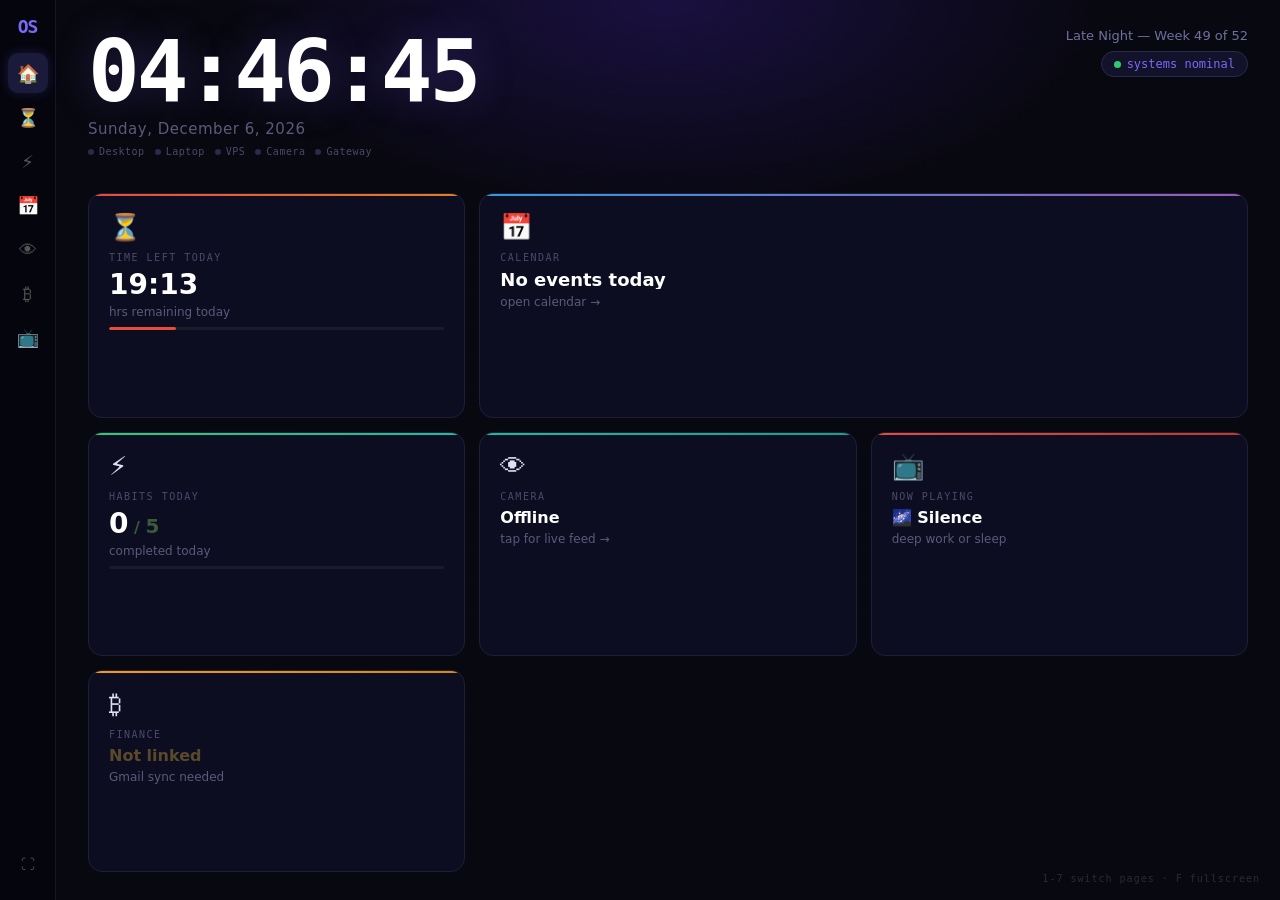
==== pi/templates/dashboard.html @ 9fb21ef0 "Revert the site shell merge (151a30e) for now: with the theme stored as Light the shell paints dark " ====
<!DOCTYPE html>
<html lang="en">
<head>
<meta charset="UTF-8">
<meta name="viewport" content="width=device-width, initial-scale=1.0">
<title>Life OS</title>
<style>
/* ─── RESET ──────────────────────────────────────────────────────────────── */
*, *::before, *::after { margin: 0; padding: 0; box-sizing: border-box; }
html, body { height: 100%; overflow: hidden; }
button { cursor: pointer; font: inherit; border: none; background: none; }
a { color: inherit; text-decoration: none; }
::-webkit-scrollbar { width: 4px; }
::-webkit-scrollbar-thumb { background: #333; border-radius: 2px; }

/* ─── FONTS ──────────────────────────────────────────────────────────────── */
@import url('https://fonts.googleapis.com/css2?family=Space+Grotesk:wght@300;400;500;600;700&family=Space+Mono:ital,wght@0,400;0,700;1,400&family=Playfair+Display:ital,wght@0,400;0,700;1,400&display=swap');

/* ─── NAV ────────────────────────────────────────────────────────────────── */
body { display: flex; font-family: 'Space Grotesk', system-ui, sans-serif; background: #080810; color: #e0e0f0; }

.nav {
    width: 56px; height: 100vh; background: #05050e;
    display: flex; flex-direction: column; align-items: center;
    padding: 16px 0; gap: 4px; flex-shrink: 0;
    border-right: 1px solid #15152a; z-index: 100;
}
.nav-logo {
    font-size: 18px; font-weight: 700; color: #7c6af7;
    margin-bottom: 12px; letter-spacing: -1px;
    font-family: 'Space Mono', monospace;
}
.nav-item {
    width: 40px; height: 40px; border-radius: 10px;
    display: flex; align-items: center; justify-content: center;
    font-size: 18px; transition: all .2s; position: relative;
    color: #555; flex-shrink: 0;
}
.nav-item:hover { background: #12122a; color: #e0e0f0; transform: scale(1.1); }
.nav-item.active { background: #1a1a3a; color: #7c6af7; box-shadow: 0 0 12px #7c6af730; }
.nav-item .tip {
    position: absolute; left: calc(100% + 12px);
    background: #1a1a3a; color: #e0e0f0;
    padding: 4px 10px; border-radius: 6px; font-size: 12px;
    white-space: nowrap; opacity: 0; pointer-events: none;
    transition: opacity .15s; border: 1px solid #2a2a4a;
}
.nav-item:hover .tip { opacity: 1; }
.nav-spacer { flex: 1; }

/* ─── PAGES ──────────────────────────────────────────────────────────────── */
.pages { flex: 1; position: relative; overflow: hidden; }
.page {
    position: absolute; inset: 0;
    display: none; opacity: 0;
    transition: opacity .3s;
    overflow: hidden;
}
.page.active { display: flex; flex-direction: column; opacity: 1; }

/* ══════════════════════════════════════════════════════════════════════════ */
/* PAGE 1 — HOME (Command Center)                                            */
/* ══════════════════════════════════════════════════════════════════════════ */
#page-home {
    background: #080810;
    background-image:
        radial-gradient(ellipse 60% 40% at 50% 0%, #1a1040 0%, transparent 60%),
        linear-gradient(#15152805 1px, transparent 1px),
        linear-gradient(90deg, #15152805 1px, transparent 1px);
    background-size: 100% 100%, 32px 32px, 32px 32px;
}
.home-header {
    padding: 28px 32px 0;
    display: flex; align-items: flex-start; justify-content: space-between;
    flex-shrink: 0;
}
.home-clock-block {}
.home-time {
    font-family: 'Space Mono', monospace;
    font-size: clamp(52px, 7vw, 86px);
    font-weight: 700; letter-spacing: -3px;
    color: #fff;
    line-height: 1;
    text-shadow: 0 0 40px #7c6af740;
}
.home-date { font-size: 15px; color: #5a5a7a; margin-top: 6px; letter-spacing: .5px; }
.home-header-right { text-align: right; }
.home-greeting { font-size: 13px; color: #7070a0; }
.home-status-pill {
    display: inline-flex; align-items: center; gap: 6px;
    padding: 5px 12px; border-radius: 20px;
    background: #12122a; border: 1px solid #2a2a4a;
    font-size: 12px; color: #7c6af7; margin-top: 8px;
    font-family: 'Space Mono', monospace;
}
.pulse { width: 7px; height: 7px; border-radius: 50%; background: #2ecc71; animation: pulse 2s ease-in-out infinite; }
@keyframes pulse { 0%,100%{box-shadow:0 0 0 0 #2ecc7160} 50%{box-shadow:0 0 0 5px transparent} }

.home-cards {
    flex: 1; padding: 24px 32px 28px;
    display: grid;
    grid-template-columns: repeat(3, 1fr);
    grid-template-rows: auto auto;
    gap: 14px; overflow: hidden;
}
.hcard {
    background: #0d0d22;
    border: 1px solid #1e1e38;
    border-radius: 14px; padding: 18px 20px;
    position: relative; overflow: hidden;
    transition: border-color .2s, transform .2s;
    cursor: pointer;
}
.hcard:hover { border-color: #3a3a6a; transform: translateY(-2px); }
.hcard::before {
    content: ''; position: absolute; inset: 0; opacity: 0;
    transition: opacity .3s;
}
.hcard:hover::before { opacity: 1; }
.hcard-accent {
    position: absolute; top: 0; left: 0; right: 0; height: 2px;
    border-radius: 14px 14px 0 0;
}
.hcard-icon { font-size: 26px; margin-bottom: 10px; }
.hcard-label { font-size: 10px; color: #4a4a6a; text-transform: uppercase; letter-spacing: 1.5px; margin-bottom: 8px; font-family: 'Space Mono', monospace; }
.hcard-value { font-size: 28px; font-weight: 700; line-height: 1; color: #fff; font-variant-numeric: tabular-nums; }
.hcard-sub { font-size: 12px; color: #5a5a7a; margin-top: 6px; }
.hcard-wide { grid-column: span 2; }

/* accents per card */
.hcard-time  .hcard-accent { background: linear-gradient(90deg, #e74c3c, #e67e22); }
.hcard-cal   .hcard-accent { background: linear-gradient(90deg, #3498db, #9b59b6); }
.hcard-habit .hcard-accent { background: linear-gradient(90deg, #2ecc71, #1abc9c); }
.hcard-cam   .hcard-accent { background: linear-gradient(90deg, #1abc9c, #16a085); }
.hcard-tv    .hcard-accent { background: linear-gradient(90deg, #e74c3c, #c0392b); }
.hcard-fin   .hcard-accent { background: linear-gradient(90deg, #f39c12, #d68910); }

/* ══════════════════════════════════════════════════════════════════════════ */
/* PAGE 2 — TIME (Memento Mori)                                              */
/* ══════════════════════════════════════════════════════════════════════════ */
#page-time {
    background: #0a0800;
    background-image: radial-gradient(ellipse 80% 50% at 50% 100%, #2a1500 0%, transparent 60%);
    align-items: center; justify-content: center;
    font-family: 'Playfair Display', Georgia, serif;
}
.time-inner { text-align: center; width: 100%; max-width: 700px; padding: 32px; }
.time-big {
    font-size: clamp(72px, 12vw, 140px);
    font-weight: 700;
    color: #c8920a;
    letter-spacing: -4px;
    line-height: 1;
    font-family: 'Space Mono', monospace;
    text-shadow: 0 0 60px #c8920a60;
}
.time-date-serif { font-size: 20px; color: #6a5020; margin: 8px 0 32px; font-style: italic; letter-spacing: 2px; }
.time-divider { width: 100%; height: 1px; background: linear-gradient(90deg, transparent, #4a3010, transparent); margin: 24px 0; }
.time-counters { display: grid; grid-template-columns: repeat(2, 1fr); gap: 20px; margin-bottom: 24px; }
.tc-item { text-align: left; }
.tc-label { font-size: 10px; color: #4a3010; text-transform: uppercase; letter-spacing: 2px; margin-bottom: 8px; font-family: 'Space Mono', monospace; }
.tc-value { font-size: 36px; font-weight: 700; color: #c8920a; font-family: 'Space Mono', monospace; line-height: 1; font-variant-numeric: tabular-nums; }
.tc-sub { font-size: 12px; color: #4a3010; margin-top: 4px; }
.tc-bar-bg { height: 3px; background: #1a1000; border-radius: 2px; margin-top: 10px; overflow: hidden; }
.tc-bar-fg { height: 100%; background: linear-gradient(90deg, #c8920a, #e8b02a); border-radius: 2px; transition: width 1s; }
.memento { font-style: italic; font-size: 14px; color: #3a2500; letter-spacing: 3px; text-transform: uppercase; margin-top: 24px; }
.time-milestone { margin-top: 20px; padding: 16px 20px; border: 1px solid #2a1500; border-radius: 10px; background: #0f0900; }

/* ══════════════════════════════════════════════════════════════════════════ */
/* PAGE 3 — HABITS (Terminal RPG)                                            */
/* ══════════════════════════════════════════════════════════════════════════ */
#page-habits {
    background: #000d00;
    font-family: 'Space Mono', monospace;
    color: #00ff41;
    background-image: repeating-linear-gradient(0deg, transparent, transparent 2px, #00ff0404 2px, #00ff0404 4px);
}
.habits-header {
    padding: 24px 32px 16px; flex-shrink: 0;
    border-bottom: 1px solid #00ff1020;
}
.habits-title { font-size: 11px; letter-spacing: 3px; color: #005a10; margin-bottom: 6px; }
.habits-prompt { font-size: 22px; font-weight: 700; color: #00ff41; }
.habits-prompt::before { content: '> '; color: #00aa20; }
.habits-body { flex: 1; padding: 24px 32px; overflow-y: auto; display: flex; flex-direction: column; gap: 16px; }
.habit-entry {
    border: 1px solid #00ff1025;
    border-radius: 8px; padding: 16px 20px;
    background: #000800;
    transition: border-color .2s, background .2s;
    position: relative; overflow: hidden;
}
.habit-entry::before { content: ''; position: absolute; left: 0; top: 0; bottom: 0; width: 3px; background: #00ff41; opacity: .3; transition: opacity .2s; }
.habit-entry:hover { border-color: #00ff1060; background: #001200; }
.habit-entry:hover::before { opacity: 1; }
.habit-entry.done-today { border-color: #00ff4140; }
.habit-entry.done-today::before { background: #00ff41; opacity: 1; }
.he-top { display: flex; align-items: center; gap: 14px; }
.he-emoji { font-size: 22px; width: 32px; text-align: center; filter: saturate(0) brightness(1.5); }
.habit-entry.done-today .he-emoji { filter: none; }
.he-name { flex: 1; font-size: 16px; font-weight: 700; color: #00cc30; }
.habit-entry.done-today .he-name { color: #00ff41; }
.he-streak { font-size: 11px; color: #005a10; }
.habit-entry.done-today .he-streak { color: #00aa20; }
.he-btn {
    padding: 6px 16px; border-radius: 4px;
    border: 1px solid #00ff1040; color: #005a10;
    font-family: 'Space Mono', monospace; font-size: 12px;
    transition: all .15s; letter-spacing: 1px;
}
.he-btn:hover { border-color: #00ff41; color: #00ff41; background: #00ff0810; }
.he-btn.logged { border-color: #00ff4180; color: #00ff41; background: #00ff0820; }
.he-bar-wrap { margin-top: 10px; }
.he-meta { display: flex; justify-content: space-between; font-size: 10px; color: #005a10; margin-bottom: 5px; }
.he-bar-bg { height: 4px; background: #001500; border-radius: 2px; }
.he-bar-fg { height: 100%; background: linear-gradient(90deg, #00aa20, #00ff41); border-radius: 2px; }
.habits-footer { padding: 12px 32px 20px; border-top: 1px solid #00ff1020; font-size: 11px; color: #004010; }

/* ══════════════════════════════════════════════════════════════════════════ */
/* PAGE 4 — CALENDAR (Paper Planner)                                         */
/* ══════════════════════════════════════════════════════════════════════════ */
#page-cal {
    background: #f7f3ec;
    color: #2c2416;
    background-image:
        radial-gradient(circle at 20% 80%, #e8dfc040 0%, transparent 50%),
        radial-gradient(circle at 80% 20%, #d4c9a840 0%, transparent 50%);
}
.cal-header {
    background: #fff; border-bottom: 2px solid #e8dfc0;
    padding: 20px 28px 16px; flex-shrink: 0;
    display: flex; align-items: center; gap: 20px;
}
.cal-header-left { flex: 1; }
.cal-month { font-family: 'Playfair Display', serif; font-size: 28px; font-weight: 700; color: #2c2416; }
.cal-year { font-size: 13px; color: #a09070; margin-top: 2px; letter-spacing: 1px; font-style: italic; }
.cal-tabs { display: flex; gap: 4px; }
.cal-tab {
    padding: 7px 14px; border-radius: 6px; font-size: 13px;
    color: #a09070; background: transparent;
    transition: all .15s;
}
.cal-tab.active { background: #2c2416; color: #f7f3ec; }
.cal-tab:hover:not(.active) { background: #e8dfc0; color: #2c2416; }
.cal-refresh { padding: 7px 14px; border-radius: 6px; font-size: 13px; border: 1px solid #e8dfc0; color: #a09070; transition: all .15s; }
.cal-refresh:hover { background: #e8dfc0; color: #2c2416; }
.cal-body { flex: 1; overflow-y: auto; }
.cal-day-wrap { display: flex; overflow: hidden; height: 100%; }
.cal-time-col { width: 56px; background: #faf7f0; border-right: 1px solid #e8dfc0; flex-shrink: 0; padding-top: 24px; position: relative; }
.cal-t-label { position: absolute; font-size: 11px; color: #b0a080; right: 8px; transform: translateY(-50%); font-family: 'Playfair Display', serif; font-style: italic; }
.cal-days { flex: 1; display: flex; }
.cal-day-col { flex: 1; border-right: 1px solid #e8dfc0; position: relative; display: flex; flex-direction: column; }
.cal-day-col:last-child { border-right: none; }
.cal-day-hdr { padding: 12px 10px 10px; border-bottom: 1px solid #e8dfc0; flex-shrink: 0; font-family: 'Playfair Display', serif; }
.cal-day-name { font-size: 11px; color: #a09070; letter-spacing: 1px; text-transform: uppercase; }
.cal-day-num { font-size: 24px; font-weight: 700; color: #2c2416; line-height: 1; margin-top: 2px; }
.cal-day-hdr.today { background: #fdf5e0; }
.cal-day-hdr.today .cal-day-num { color: #c0780a; }
.cal-day-body { position: relative; flex: 1; }
.cal-hour-line { position: absolute; left: 0; right: 0; border-top: 1px solid #e8dfc010; }
.cal-half-line  { position: absolute; left: 0; right: 0; border-top: 1px dashed #e8dfc010; opacity: .5; }
.cal-event {
    position: absolute; left: 4px; right: 4px;
    border-radius: 5px; padding: 4px 8px; overflow: hidden;
    font-size: 12px; z-index: 5;
    box-shadow: 0 1px 4px rgba(0,0,0,.15);
}
.cal-event-title { font-weight: 600; white-space: nowrap; overflow: hidden; text-overflow: ellipsis; }
.cal-event-time  { font-size: 10px; opacity: .8; font-family: 'Space Mono', monospace; margin-top: 1px; }
.cal-now-line { position: absolute; left: 0; right: 0; height: 2px; background: #c0780a; z-index: 10; box-shadow: 0 0 6px #c0780a80; }
.cal-now-dot  { position: absolute; left: -5px; top: -4px; width: 10px; height: 10px; border-radius: 50%; background: #c0780a; }

/* ══════════════════════════════════════════════════════════════════════════ */
/* PAGE 5 — CAMERA (Surveillance)                                            */
/* ══════════════════════════════════════════════════════════════════════════ */
#page-cam {
    background: #000;
    font-family: 'Space Mono', monospace;
}
#page-cam::after {
    content: ''; position: absolute; inset: 0; pointer-events: none; z-index: 50;
    background: repeating-linear-gradient(0deg, transparent, transparent 2px, rgba(0,255,0,.015) 2px, rgba(0,255,0,.015) 4px);
}
.cam-header { padding: 16px 24px 12px; border-bottom: 1px solid #0a3a0a; display: flex; align-items: center; gap: 16px; flex-shrink: 0; }
.cam-title { font-size: 11px; letter-spacing: 3px; color: #005a00; flex: 1; }
.cam-rec { display: flex; align-items: center; gap: 6px; font-size: 11px; color: #00cc00; }
.cam-rec-dot { width: 8px; height: 8px; border-radius: 50%; background: #ff3333; animation: blink 1.2s step-end infinite; }
@keyframes blink { 0%,100%{opacity:1} 50%{opacity:0} }
.cam-timestamp { font-size: 10px; color: #005a00; }
.cam-body { flex: 1; display: flex; gap: 0; overflow: hidden; min-height: 0; }
.cam-main { flex: 1; display: flex; flex-direction: column; padding: 16px; position: relative; min-height: 0; }
.cam-frame-outer {
    flex: 1; min-height: 0;
    border: 1px solid #1a4a1a; border-radius: 4px;
    position: relative; overflow: hidden; background: #050f05;
}
.cam-frame-img { width: 100%; height: 100%; object-fit: cover; display: block; }
.cam-overlay {
    position: absolute; inset: 0;
    display: flex; align-items: center; justify-content: center;
    flex-direction: column; gap: 8px; color: #1a5a1a; font-size: 13px;
}
.cam-corner { position: absolute; width: 20px; height: 20px; border-color: #00cc00; border-style: solid; opacity: .5; }
.cam-corner.tl { top: 8px; left: 8px; border-width: 2px 0 0 2px; }
.cam-corner.tr { top: 8px; right: 8px; border-width: 2px 2px 0 0; }
.cam-corner.bl { bottom: 8px; left: 8px; border-width: 0 0 2px 2px; }
.cam-corner.br { bottom: 8px; right: 8px; border-width: 0 2px 2px 0; }
.cam-hud-ts { position: absolute; bottom: 10px; left: 12px; font-size: 10px; color: #00aa00; letter-spacing: 1px; }
.cam-hud-ch { position: absolute; top: 10px; left: 12px; font-size: 10px; color: #00aa00; }
.cam-hud-status { position: absolute; top: 10px; right: 12px; font-size: 10px; color: #00aa00; }
.cam-sidebar { width: 260px; border-left: 1px solid #0a3a0a; display: flex; flex-direction: column; padding: 16px; gap: 12px; overflow-y: auto; }
.cam-sb-title { font-size: 9px; letter-spacing: 2px; color: #003a00; text-transform: uppercase; margin-bottom: 4px; }
.cam-stat-row { display: flex; justify-content: space-between; font-size: 11px; padding: 6px 0; border-bottom: 1px solid #0a2a0a; }
.cam-stat-key { color: #005a00; }
.cam-stat-val { color: #00cc00; }
.cam-activity { flex: 1; overflow-y: auto; }
.cam-act-item { padding: 6px 0; border-bottom: 1px solid #071507; font-size: 11px; }
.cam-act-time { color: #005a00; font-size: 9px; margin-bottom: 2px; }
.cam-act-text { color: #00aa00; line-height: 1.4; }
.cam-none { color: #003a00; font-size: 11px; padding: 12px 0; text-align: center; }

/* ══════════════════════════════════════════════════════════════════════════ */
/* PAGE 6 — FINANCE (Bloomberg Terminal)                                     */
/* ══════════════════════════════════════════════════════════════════════════ */
#page-fin {
    background: #0a0800;
    font-family: 'Space Mono', monospace;
    color: #ff9900;
}
.fin-header { padding: 14px 24px; border-bottom: 1px solid #2a1a00; display: flex; align-items: center; gap: 20px; flex-shrink: 0; }
.fin-title-block { flex: 1; }
.fin-title { font-size: 11px; letter-spacing: 3px; color: #5a3a00; }
.fin-subtitle { font-size: 20px; font-weight: 700; color: #ff9900; margin-top: 2px; }
.fin-ticker {
    overflow: hidden; height: 32px;
    border-top: 1px solid #2a1a00; border-bottom: 1px solid #2a1a00;
    flex-shrink: 0; background: #050400; display: flex; align-items: center;
    font-size: 12px;
}
.fin-ticker-inner { display: flex; gap: 32px; animation: ticker 30s linear infinite; white-space: nowrap; padding-left: 100%; }
@keyframes ticker { from{transform:translateX(0)} to{transform:translateX(-50%)} }
.fin-t-item { color: #cc7700; }
.fin-t-item.up { color: #00cc44; }
.fin-t-item.dn { color: #cc2200; }
.fin-body { flex: 1; display: grid; grid-template-columns: 1fr 1fr; gap: 0; overflow: hidden; }
.fin-panel { padding: 20px 24px; border-right: 1px solid #1a0e00; border-bottom: 1px solid #1a0e00; overflow-y: auto; }
.fin-panel:nth-child(2n) { border-right: none; }
.fin-panel-title { font-size: 9px; letter-spacing: 2.5px; color: #5a3a00; text-transform: uppercase; margin-bottom: 14px; }
.fin-big-num { font-size: 40px; font-weight: 700; color: #ff9900; line-height: 1; font-variant-numeric: tabular-nums; }
.fin-big-sub { font-size: 11px; color: #5a3a00; margin-top: 6px; }
.fin-row { display: flex; justify-content: space-between; padding: 8px 0; border-bottom: 1px solid #1a0e00; font-size: 12px; }
.fin-row-key { color: #5a3a00; }
.fin-row-val { color: #ff9900; font-variant-numeric: tabular-nums; }
.fin-row-val.good { color: #00cc44; }
.fin-row-val.bad  { color: #cc2200; }
.fin-setup-msg { color: #6a4a10; font-size: 12px; line-height: 1.7; padding: 8px 0; }
.fin-setup-cmd { color: #cc7700; background: #100800; padding: 10px 14px; border-radius: 4px; border: 1px solid #2a1a00; font-size: 11px; margin-top: 10px; display: block; }
.fin-body { grid-template-rows: 1fr 1fr; }
.fin-empty { color: #3a2000; font-size: 11px; padding: 12px 0; font-style: italic; }
/* transaction feed */
.fin-txn-list { display: flex; flex-direction: column; gap: 2px; }
.fin-txn { display: flex; align-items: center; gap: 10px; padding: 7px 0; border-bottom: 1px solid #1a0e00; font-size: 12px; }
.fin-txn-dir { width: 16px; text-align: center; font-size: 13px; flex-shrink: 0; }
.fin-txn-dir.debit { color: #cc2200; }
.fin-txn-dir.credit { color: #00cc44; }
.fin-txn-mid { flex: 1; min-width: 0; }
.fin-txn-merchant { color: #ff9900; white-space: nowrap; overflow: hidden; text-overflow: ellipsis; }
.fin-txn-meta { font-size: 9px; color: #5a3a00; margin-top: 1px; }
.fin-txn-amt { font-variant-numeric: tabular-nums; flex-shrink: 0; }
.fin-txn-amt.debit { color: #cc4422; }
.fin-txn-amt.credit { color: #00cc44; }
/* category bars */
.fin-cat { margin-bottom: 10px; }
.fin-cat-top { display: flex; justify-content: space-between; font-size: 11px; margin-bottom: 4px; }
.fin-cat-name { color: #cc7700; text-transform: capitalize; }
.fin-cat-amt { color: #ff9900; font-variant-numeric: tabular-nums; }
.fin-cat-bar { height: 6px; background: #1a0e00; border-radius: 3px; overflow: hidden; }
.fin-cat-bar-fg { height: 100%; background: linear-gradient(90deg, #cc7700, #ff9900); border-radius: 3px; }

/* ══════════════════════════════════════════════════════════════════════════ */
/* PAGE 7 — CONTENT / TV                                                     */
/* ══════════════════════════════════════════════════════════════════════════ */
#page-tv {
    background: #04000a;
    align-items: center; justify-content: center;
    background-image: radial-gradient(ellipse 60% 60% at 50% 50%, #1a0030 0%, #04000a 70%);
}
.tv-wrap { width: 100%; max-width: 740px; padding: 32px; }
.tv-screen {
    border: 3px solid #2a1a3a;
    border-radius: 16px; overflow: hidden;
    background: #000; position: relative;
    box-shadow: 0 0 60px #6000aa30, 0 0 0 1px #1a0a2a inset;
    margin-bottom: 24px;
}
.tv-screen::before {
    content: ''; position: absolute; inset: 0; z-index: 5; pointer-events: none;
    background: repeating-linear-gradient(0deg, transparent, transparent 3px, rgba(255,255,255,.015) 3px, rgba(255,255,255,.015) 4px);
}
.tv-now {
    background: #0a0010; padding: 28px 32px;
    display: flex; align-items: center; gap: 24px;
}
.tv-slot-emoji { font-size: 52px; flex-shrink: 0; }
.tv-slot-info { flex: 1; }
.tv-slot-mode { font-size: 10px; letter-spacing: 3px; color: #6030a0; text-transform: uppercase; margin-bottom: 6px; font-family: 'Space Mono', monospace; }
.tv-slot-name { font-size: 28px; font-weight: 700; color: #e0c0ff; font-family: 'Playfair Display', serif; }
.tv-slot-mood { font-size: 13px; color: #6030a0; margin-top: 6px; font-style: italic; }
.tv-channel-bar { background: #060010; border-top: 1px solid #1a0a2a; padding: 14px 32px; display: flex; gap: 8px; align-items: center; overflow-x: auto; }
.tv-ch-pill {
    flex-shrink: 0; padding: 6px 14px; border-radius: 20px; font-size: 12px;
    border: 1px solid #2a1a3a; color: #5030a0; cursor: pointer; transition: all .15s;
    font-family: 'Space Mono', monospace;
}
.tv-ch-pill:hover { border-color: #9060d0; color: #e0c0ff; background: #1a0a2a; }
.tv-ch-pill a { display: block; }
.tv-schedule { display: grid; grid-template-columns: repeat(3, 1fr); gap: 12px; }
.tv-sched-card {
    background: #06000e; border: 1px solid #1a0a2a; border-radius: 10px;
    padding: 14px 16px; cursor: pointer; transition: border-color .15s;
}
.tv-sched-card:hover { border-color: #4020a0; }
.tv-sched-card.current { border-color: #6030a0; background: #0c001a; }
.tv-sched-emoji { font-size: 20px; margin-bottom: 8px; }
.tv-sched-label { font-size: 10px; letter-spacing: 2px; color: #4020a0; text-transform: uppercase; font-family: 'Space Mono', monospace; margin-bottom: 4px; }
.tv-sched-time { font-size: 12px; color: #3010a0; font-family: 'Space Mono', monospace; }
.tv-sched-name { font-size: 14px; color: #c0a0f0; margin-top: 4px; font-family: 'Playfair Display', serif; }

/* TV slot progress */
.tv-slot-progress { margin: 12px 0 16px; }
.tv-sp-label { display: flex; justify-content: space-between; font-size: 10px; letter-spacing: 2px; color: #4020a0; font-family: 'Space Mono', monospace; text-transform: uppercase; margin-bottom: 6px; }
.tv-sp-bar-bg { height: 6px; background: #0a0020; border-radius: 3px; overflow: hidden; }
.tv-sp-bar-fg { height: 100%; background: linear-gradient(90deg, #4020a0, #9060d0); border-radius: 3px; transition: width 60s; }

/* ─── SHARED UTILITIES ───────────────────────────────────────────────────── */
.tag { display: inline-block; padding: 2px 8px; border-radius: 4px; font-size: 10px; letter-spacing: 1px; font-family: 'Space Mono', monospace; }
.tag-green { background: #0a2a0a; color: #2ecc71; border: 1px solid #1a5a1a; }
.tag-amber { background: #2a1500; color: #f39c12; border: 1px solid #5a3000; }
.tag-red   { background: #2a0a0a; color: #e74c3c; border: 1px solid #5a1a1a; }

/* progress mini */
.mini-bar { height: 3px; background: #1a1a2a; border-radius: 2px; margin-top: 8px; overflow: hidden; }
.mini-bar-fg { height: 100%; border-radius: 2px; transition: width .8s; }

/* NOC device status strip */
.noc-strip { display: flex; gap: 10px; padding: 8px 32px 12px; flex-shrink: 0; flex-wrap: wrap; }
.noc-device { display: flex; align-items: center; gap: 5px; font-size: 10px; color: #4a4a6a; font-family: 'Space Mono', monospace; letter-spacing: .5px; }
.noc-dot { width: 6px; height: 6px; border-radius: 50%; background: #2a2a4a; flex-shrink: 0; }
.noc-dot.on { background: #2ecc71; box-shadow: 0 0 4px #2ecc7180; }
.noc-dot.off { background: #e74c3c; }

/* Keyboard shortcuts */
.shortcut-hint { position: fixed; bottom: 16px; right: 20px; font-size: 10px; color: #2a2a3a; font-family: 'Space Mono', monospace; letter-spacing: 1px; }

/* Year progress on Time page */
.time-year-prog { margin-top: 24px; text-align: left; }
.typ-label { font-size: 10px; letter-spacing: 2px; color: #4a3010; font-family: 'Space Mono', monospace; margin-bottom: 8px; display: flex; justify-content: space-between; text-transform: uppercase; }
.typ-bar-bg { height: 10px; background: #1a1000; border-radius: 5px; overflow: hidden; }
.typ-bar-fg { height: 100%; background: linear-gradient(90deg, #6a3800, #c8920a, #ffd84a); border-radius: 5px; transition: width 1s; }
.typ-sub { font-size: 11px; color: #3a2500; margin-top: 8px; font-style: italic; letter-spacing: 1px; text-align: center; }

/* Streak dots on Habits page */
.he-dots { display: flex; gap: 3px; margin-top: 10px; overflow: hidden; }
.he-dot { width: 10px; height: 10px; border-radius: 2px; flex-shrink: 0; background: #001500; border: 1px solid #002800; }
.he-dot.filled { background: #00aa20; border-color: #00cc30; }
.he-dot.today-done { background: #00ff41; border-color: #80ffa0; box-shadow: 0 0 6px #00ff4160; }
</style>
</head>
<body>

<!-- ── LEFT NAV ──────────────────────────────────────────────────────────── -->
<nav class="nav" id="mainNav">
    <div class="nav-logo">OS</div>
    <div class="nav-item active" data-page="home"  onclick="goPage('home')">🏠<span class="tip">Home</span></div>
    <div class="nav-item"        data-page="time"  onclick="goPage('time')">⏳<span class="tip">Time · Memento Mori</span></div>
    <div class="nav-item"        data-page="habits" onclick="goPage('habits')">⚡<span class="tip">Habits</span></div>
    <div class="nav-item"        data-page="cal"   onclick="goPage('cal')">📅<span class="tip">Calendar</span></div>
    <div class="nav-item"        data-page="cam"   onclick="goPage('cam')">👁<span class="tip">Camera · Eye</span></div>
    <div class="nav-item"        data-page="fin"   onclick="goPage('fin')">₿<span class="tip">Finance</span></div>
    <div class="nav-item"        data-page="tv"    onclick="goPage('tv')">📺<span class="tip">Content</span></div>
    <div class="nav-spacer"></div>
    <div class="nav-item" onclick="toggleFullscreen()" style="font-size:14px">⛶<span class="tip">Fullscreen</span></div>
</nav>

<!-- ── PAGES ─────────────────────────────────────────────────────────────── -->
<div class="pages">

<!-- HOME ──────────────────────────────────────────────────────────────────── -->
<div class="page active" id="page-home">
    <div class="home-header">
        <div class="home-clock-block">
            <div class="home-time" id="homeTime">00:00:00</div>
            <div class="home-date" id="homeDate">Loading…</div>
        </div>
        <div class="home-header-right">
            <div class="home-greeting" id="homeGreeting">Life OS — Dashboard</div>
            <div class="home-status-pill"><span class="pulse"></span><span id="homeStatusText">systems nominal</span></div>
        </div>
    </div>
    <div class="noc-strip" id="nocStrip">
        <div class="noc-device"><div class="noc-dot" id="noc-desktop"></div>Desktop</div>
        <div class="noc-device"><div class="noc-dot" id="noc-laptop"></div>Laptop</div>
        <div class="noc-device"><div class="noc-dot" id="noc-vps"></div>VPS</div>
        <div class="noc-device"><div class="noc-dot" id="noc-camera"></div>Camera</div>
        <div class="noc-device"><div class="noc-dot" id="noc-gateway"></div>Gateway</div>
    </div>
    <div class="home-cards">
        <div class="hcard hcard-time" onclick="goPage('time')">
            <div class="hcard-accent"></div>
            <div class="hcard-icon">⏳</div>
            <div class="hcard-label">Time Left Today</div>
            <div class="hcard-value" id="hc-today">—</div>
            <div class="hcard-sub" id="hc-today-sub">hrs remaining</div>
            <div class="mini-bar"><div class="mini-bar-fg" id="hc-today-bar" style="background:#e74c3c;width:0%"></div></div>
        </div>
        <div class="hcard hcard-cal hcard-wide" onclick="goPage('cal')">
            <div class="hcard-accent"></div>
            <div class="hcard-icon">📅</div>
            <div class="hcard-label">Calendar</div>
            <div class="hcard-value" id="hc-cal-next" style="font-size:18px;white-space:nowrap;overflow:hidden;text-overflow:ellipsis">No events today</div>
            <div class="hcard-sub" id="hc-cal-time">open calendar →</div>
        </div>
        <div class="hcard hcard-habit" onclick="goPage('habits')">
            <div class="hcard-accent"></div>
            <div class="hcard-icon">⚡</div>
            <div class="hcard-label">Habits Today</div>
            <div class="hcard-value"><span id="hc-hab-done">0</span><span style="font-size:16px;color:#3a5a3a"> / </span><span id="hc-hab-total" style="font-size:20px;color:#3a5a3a">5</span></div>
            <div class="hcard-sub" id="hc-hab-sub">completed today</div>
            <div class="mini-bar"><div class="mini-bar-fg" id="hc-hab-bar" style="background:#2ecc71;width:0%"></div></div>
        </div>
        <div class="hcard hcard-cam" onclick="goPage('cam')">
            <div class="hcard-accent"></div>
            <div class="hcard-icon">👁</div>
            <div class="hcard-label">Camera</div>
            <div class="hcard-value" style="font-size:16px" id="hc-cam-status">Offline</div>
            <div class="hcard-sub">tap for live feed →</div>
        </div>
        <div class="hcard hcard-tv" onclick="goPage('tv')">
            <div class="hcard-accent"></div>
            <div class="hcard-icon">📺</div>
            <div class="hcard-label">Now Playing</div>
            <div class="hcard-value" style="font-size:16px" id="hc-tv-mode">—</div>
            <div class="hcard-sub" id="hc-tv-mood">—</div>
        </div>
        <div class="hcard hcard-fin" onclick="goPage('fin')">
            <div class="hcard-accent"></div>
            <div class="hcard-icon">₿</div>
            <div class="hcard-label">Finance</div>
            <div class="hcard-value" style="font-size:16px;color:#5a4a2a" id="hc-fin-val">Not linked</div>
            <div class="hcard-sub" id="hc-fin-sub">Gmail sync needed</div>
        </div>
    </div>
</div>

<!-- TIME ──────────────────────────────────────────────────────────────────── -->
<div class="page" id="page-time">
    <div class="time-inner">
        <div class="time-big" id="timeBig">00:00:00</div>
        <div class="time-date-serif" id="timeDateSerif">Saturday, 23rd of May</div>
        <div style="display:flex;align-items:center;gap:8px;justify-content:center;margin-bottom:24px">
            <span style="font-size:12px;color:#4a3010;letter-spacing:2px;font-style:italic">MEMENTO MORI</span>
            <span style="color:#2a1500;font-size:10px">·</span>
            <span class="tag tag-amber" id="timeBirthAge" style="font-style:normal">age —</span>
            <button onclick="showRcSettings()" style="font-size:10px;color:#3a2000;padding:2px 8px;border:1px solid #2a1500;border-radius:4px;background:transparent;cursor:pointer;font-family:'Space Mono',monospace">⚙ set</button>
        </div>
        <div class="time-divider"></div>
        <div class="time-counters" id="timeCounters"></div>
        <div id="timeMilestone"></div>
        <div class="time-divider"></div>
        <div class="memento">tempus fugit · use it or lose it</div>
        <div class="time-year-prog" id="timeYearProg"></div>
    </div>
    <!-- Settings modal (shared) -->
    <div id="rcModal" style="display:none;position:fixed;inset:0;background:rgba(0,0,0,.8);z-index:1000;align-items:center;justify-content:center">
        <div style="background:#120d00;border:1px solid #3a2500;border-radius:12px;padding:28px;width:340px;font-family:'Space Mono',monospace">
            <h3 style="color:#c8920a;margin-bottom:20px;font-family:'Playfair Display',serif;font-size:20px">Clock Settings</h3>
            <label style="font-size:11px;color:#5a3a00;letter-spacing:1px">BIRTHDATE</label><br>
            <input id="rcBirth" type="date" style="width:100%;margin:6px 0 16px;padding:10px;background:#0a0600;border:1px solid #2a1500;border-radius:6px;color:#c8920a;font-family:'Space Mono',monospace;font-size:14px">
            <label style="font-size:11px;color:#5a3a00;letter-spacing:1px">MILESTONE DATE</label><br>
            <input id="rcMile" type="date" style="width:100%;margin:6px 0 6px;padding:10px;background:#0a0600;border:1px solid #2a1500;border-radius:6px;color:#c8920a;font-family:'Space Mono',monospace;font-size:14px">
            <input id="rcMileLabel" type="text" placeholder="label (e.g. Finland deadline)" style="width:100%;margin:0 0 20px;padding:10px;background:#0a0600;border:1px solid #2a1500;border-radius:6px;color:#c8920a;font-family:'Space Mono',monospace;font-size:13px">
            <div style="display:flex;gap:10px;justify-content:flex-end">
                <button onclick="closeRcSettings()" style="padding:8px 18px;border-radius:6px;border:1px solid #2a1500;color:#5a3a00;background:transparent;font-family:'Space Mono',monospace;cursor:pointer">cancel</button>
                <button onclick="saveRcSettings()" style="padding:8px 18px;border-radius:6px;border:1px solid #c8920a;color:#c8920a;background:#1a0e00;font-family:'Space Mono',monospace;cursor:pointer">save</button>
            </div>
        </div>
    </div>
</div>

<!-- HABITS ────────────────────────────────────────────────────────────────── -->
<div class="page" id="page-habits">
    <div class="habits-header">
        <div class="habits-title">// DAILY_RITUALS.SYS</div>
        <div class="habits-prompt">DISCIPLINE_TRACKER v2.1</div>
    </div>
    <div class="habits-body" id="habitsBody"></div>
    <div class="habits-footer" id="habitsFooter">> ready for input_</div>
</div>

<!-- CALENDAR ──────────────────────────────────────────────────────────────── -->
<div class="page" id="page-cal">
    <div class="cal-header">
        <div class="cal-header-left">
            <div class="cal-month" id="calMonth">May</div>
            <div class="cal-year" id="calYear">2026 — Personal Planner</div>
        </div>
        <div class="cal-tabs">
            <button class="cal-tab active" data-days="1" onclick="calSetDays(1)">Day</button>
            <button class="cal-tab" data-days="3" onclick="calSetDays(3)">3 Days</button>
            <button class="cal-tab" data-days="5" onclick="calSetDays(5)">Week</button>
        </div>
        <button class="cal-refresh" onclick="loadEvents()">↻ refresh</button>
        <button class="cal-refresh" onclick="showICalModal()" style="background:#fdf5e0;border-color:#c0780a;color:#c0780a" title="Connect Google Calendar">☁ sync</button>
    </div>
    <div class="cal-body">
        <div class="cal-day-wrap">
            <div class="cal-time-col" id="calTimeCol"></div>
            <div class="cal-days" id="calDays"></div>
        </div>
    </div>
</div>

<!-- iCal sync modal -->
<div id="icalModal" style="display:none;position:fixed;inset:0;background:rgba(0,0,0,.6);z-index:1000;align-items:center;justify-content:center">
    <div style="background:#fff;border-radius:12px;padding:28px;width:500px;font-family:'Playfair Display',serif">
        <h3 style="color:#2c2416;margin-bottom:6px;font-size:20px">Sync Google Calendar</h3>
        <p style="font-size:12px;color:#a09070;margin-bottom:16px;font-family:system-ui">Paste your Google Calendar secret iCal URL (Settings → calendar → Secret address in iCal format)</p>
        <input id="icalUrlInput" type="text" placeholder="https://calendar.google.com/calendar/ical/..."
            style="width:100%;padding:10px;border:1px solid #e8dfc0;border-radius:6px;font-size:13px;margin-bottom:10px;font-family:monospace">
        <div id="icalStatus" style="font-size:12px;color:#a09070;height:20px;font-family:system-ui"></div>
        <div style="display:flex;gap:10px;justify-content:flex-end;margin-top:12px">
            <button onclick="document.getElementById('icalModal').style.display='none'" style="padding:8px 18px;border-radius:6px;border:1px solid #e8dfc0;color:#a09070;background:transparent;cursor:pointer;font-family:system-ui">Cancel</button>
            <button onclick="runICalSync()" style="padding:8px 18px;border-radius:6px;border:none;background:#2c2416;color:#f7f3ec;cursor:pointer;font-family:system-ui">Import Events</button>
        </div>
    </div>
</div>

<!-- CAMERA ────────────────────────────────────────────────────────────────── -->
<div class="page" id="page-cam">
    <div class="cam-header">
        <div class="cam-title">CH-01 · INTERIOR · WIDE ANGLE</div>
        <div class="cam-rec"><span class="cam-rec-dot"></span>REC</div>
        <div class="cam-timestamp" id="camHudTs">00:00:00</div>
    </div>
    <div class="cam-body">
        <div class="cam-main">
            <div class="cam-frame-outer">
                <img id="camFeedImg" class="cam-frame-img" src="" alt="" style="display:none">
                <div class="cam-overlay" id="camFeedOverlay">
                    <div style="font-size:11px;letter-spacing:4px;color:#002800;margin-bottom:8px">· · ·</div>
                    <div style="font-size:11px;letter-spacing:2px" id="camFeedMsg">NO SIGNAL</div>
                    <div style="font-size:9px;letter-spacing:2px;color:#002800;margin-top:12px">CAMERA OFFLINE · AWAITING FEED</div>
                </div>
                <div class="cam-corner tl"></div>
                <div class="cam-corner tr"></div>
                <div class="cam-corner bl"></div>
                <div class="cam-corner br"></div>
                <div class="cam-hud-ch">CAM-01 · TAPO C210</div>
                <div class="cam-hud-status" id="camHudStatus">● OFFLINE</div>
                <div class="cam-hud-ts" id="camHudFrameTs">--:--:--</div>
            </div>
        </div>
        <div class="cam-sidebar">
            <div>
                <div class="cam-sb-title">System Status</div>
                <div class="cam-stat-row"><span class="cam-stat-key">STATUS</span><span class="cam-stat-val" id="camSideStatus">OFFLINE</span></div>
                <div class="cam-stat-row"><span class="cam-stat-key">LAST FRAME</span><span class="cam-stat-val" id="camSideFrame">--:--:--</span></div>
                <div class="cam-stat-row"><span class="cam-stat-key">RESOLUTION</span><span class="cam-stat-val">2304×1296</span></div>
                <div class="cam-stat-row"><span class="cam-stat-key">PROTOCOL</span><span class="cam-stat-val">RTSP/TCP</span></div>
            </div>
            <div class="cam-activity">
                <div class="cam-sb-title">Activity Log</div>
                <div id="camActivityLog"><div class="cam-none">[ no events ]</div></div>
            </div>
        </div>
    </div>
</div>

<!-- FINANCE ───────────────────────────────────────────────────────────────── -->
<div class="page" id="page-fin">
    <div class="fin-header">
        <div class="fin-title-block">
            <div class="fin-title">FINANCIAL · TERMINAL · v1.0</div>
            <div class="fin-subtitle">THE LEDGER</div>
        </div>
        <span class="tag tag-amber" id="finSyncTag">GMAIL SYNC PENDING</span>
    </div>
    <div class="fin-ticker">
        <div class="fin-ticker-inner" id="finTicker"></div>
    </div>
    <div class="fin-body">
        <div class="fin-panel">
            <div class="fin-panel-title">This Month · Net Flow</div>
            <div class="fin-big-num" id="finNet">₹ —</div>
            <div class="fin-big-sub">income − spend</div>
            <div style="margin-top:16px">
                <div class="fin-row"><span class="fin-row-key">INCOME</span><span class="fin-row-val good" id="finIncome">—</span></div>
                <div class="fin-row"><span class="fin-row-key">SPEND</span><span class="fin-row-val bad" id="finSpend">—</span></div>
                <div class="fin-row"><span class="fin-row-key">TODAY</span><span class="fin-row-val" id="finToday">—</span></div>
                <div class="fin-row"><span class="fin-row-key">THIS WEEK</span><span class="fin-row-val" id="finWeek">—</span></div>
            </div>
        </div>
        <div class="fin-panel">
            <div class="fin-panel-title">Burn Rate</div>
            <div class="fin-big-num" id="finBurnMo">₹ —<span style="font-size:14px;color:#5a3a00">/mo</span></div>
            <div class="fin-big-sub" id="finBurnDay">— per day</div>
            <div class="fin-panel-title" style="margin:18px 0 10px">Accounts</div>
            <div id="finAccounts"><div class="fin-empty">no accounts tracked</div></div>
        </div>
        <div class="fin-panel">
            <div class="fin-panel-title">Live Transactions <span id="finTxnCount" style="color:#cc7700"></span></div>
            <div id="finTxnList" class="fin-txn-list"><div class="fin-empty">no transactions yet</div></div>
        </div>
        <div class="fin-panel">
            <div class="fin-panel-title">Spend by Category · This Month</div>
            <div id="finCategories"><div class="fin-empty">no spending data</div></div>
            <div class="fin-panel-title" style="margin:20px 0 8px">Connect Gmail</div>
            <div class="fin-setup-msg" style="font-size:11px">
                Run <code style="color:#ff9900">/mcp</code> in Claude Code → authenticate
                <strong style="color:#ff9900">claude.ai Gmail</strong>, then ask Claude to
                sync bank alerts. Parses HDFC, IOB, HDFC CC ×2, Swiggy, Blinkit.
            </div>
        </div>
    </div>
</div>

<!-- TV / CONTENT ──────────────────────────────────────────────────────────── -->
<div class="page" id="page-tv">
    <div class="tv-wrap">
        <div style="text-align:center;margin-bottom:20px;font-family:'Space Mono',monospace;font-size:10px;letter-spacing:3px;color:#4020a0">THE CONTENT SYSTEM · AUTO-PROGRAMMED</div>
        <div class="tv-screen">
            <div class="tv-now" id="tvNow">
                <div class="tv-slot-emoji" id="tvSlotEmoji">📺</div>
                <div class="tv-slot-info">
                    <div class="tv-slot-mode" id="tvSlotMode">LOADING…</div>
                    <div class="tv-slot-name" id="tvSlotName">Content System</div>
                    <div class="tv-slot-mood" id="tvSlotMood">detecting time of day…</div>
                </div>
            </div>
            <div class="tv-channel-bar" id="tvChannelBar"></div>
        </div>
        <div class="tv-slot-progress" id="tvSlotProgress"></div>
        <div class="tv-schedule" id="tvScheduleGrid"></div>
    </div>
</div>

</div><!-- .pages -->

<div class="shortcut-hint">1-7 switch pages · F fullscreen</div>

<script>
// ─── ROUTER ───────────────────────────────────────────────────────────────────
const PAGES = ['home','time','habits','cal','cam','fin','tv'];
let currentPage = 'home';

function goPage(id) {
    document.querySelectorAll('.page').forEach(p => p.classList.remove('active'));
    document.querySelectorAll('.nav-item').forEach(n => n.classList.remove('active'));
    document.getElementById('page-' + id).classList.add('active');
    document.querySelector(`.nav-item[data-page="${id}"]`)?.classList.add('active');
    currentPage = id;
    onPageEnter(id);
    location.hash = id;
}
function onPageEnter(id) {
    if (id === 'cal') renderCalPage();
    if (id === 'time') updateTimePage();
    if (id === 'cam') { checkCamera(); refreshCamFrame(); }
    if (id === 'tv') updateTV();
    if (id === 'habits') loadHabits();
    if (id === 'fin') loadFinance();
}
window.addEventListener('keydown', e => {
    if (e.target.tagName === 'INPUT') return;
    const n = parseInt(e.key);
    if (n >= 1 && n <= 7) goPage(PAGES[n-1]);
    if (e.key === 'f' || e.key === 'F') toggleFullscreen();
});
// Restore page from hash (also listen for hash changes)
window.addEventListener('hashchange', () => {
    const h = location.hash.replace('#','');
    if (PAGES.includes(h)) goPage(h);
});
const initHash = location.hash.replace('#','');
if (PAGES.includes(initHash)) goPage(initHash);
else goPage('home');

// ─── CLOCK ────────────────────────────────────────────────────────────────────
const BIRTHDATE = () => localStorage.getItem('birthdate') || '1999-06-15';
const LIFE_EXP  = () => parseInt(localStorage.getItem('life_expectancy') || '80');

function tickClock() {
    const now = new Date();
    const ts = now.toLocaleTimeString('en-US', {hour12:false, hour:'2-digit', minute:'2-digit', second:'2-digit'});

    // Home
    document.getElementById('homeTime').textContent = ts;
    document.getElementById('homeDate').textContent =
        now.toLocaleDateString('en-US', {weekday:'long', month:'long', day:'numeric', year:'numeric'});
    const h24 = now.getHours();
    const greet = h24<5?'Late Night' : h24<9?'Good Morning' : h24<12?'Good Day' : h24<17?'Good Afternoon' : h24<21?'Good Evening' : 'Good Night';
    const weekNum = Math.ceil(((now - new Date(now.getFullYear(),0,1))/86400000 + 1) / 7);
    document.getElementById('homeGreeting').textContent = `${greet} — Week ${weekNum} of 52`;

    // Time page
    document.getElementById('timeBig').textContent = ts;
    document.getElementById('timeDateSerif').textContent = formatDateSerif(now);

    // Camera HUD
    document.getElementById('camHudTs').textContent = ts;

    // Home cards (quick refresh)
    updateHomeCards(now);
    if (currentPage === 'time') updateTimePage(now);
}
setInterval(tickClock, 1000);
tickClock();

function formatDateSerif(d) {
    const days = ['Sunday','Monday','Tuesday','Wednesday','Thursday','Friday','Saturday'];
    const months = ['January','February','March','April','May','June','July','August','September','October','November','December'];
    const ord = n => n + (['th','st','nd','rd'][((n%100-20)%10>3||(n%100-20)%10<1)&&n%100>20?0:(n%100-20)%10] || 'th');
    return `${days[d.getDay()]}, ${ord(d.getDate())} of ${months[d.getMonth()]}`;
}

// ─── HOME CARDS ───────────────────────────────────────────────────────────────
function updateHomeCards(now) {
    now = now || new Date();
    // Time left today
    const midnight = new Date(now); midnight.setHours(24,0,0,0);
    const hLeft = (midnight - now) / 3.6e6;
    document.getElementById('hc-today').textContent = fmtHM(hLeft);
    document.getElementById('hc-today-sub').textContent = 'hrs remaining today';
    const todayPct = (1 - hLeft/24)*100;
    document.getElementById('hc-today-bar').style.width = todayPct.toFixed(1) + '%';
}

// ─── TIME PAGE ────────────────────────────────────────────────────────────────
function updateTimePage(now) {
    now = now || new Date();
    const birth = new Date(BIRTHDATE());
    const age = (now - birth) / (365.25*86400000);
    document.getElementById('timeBirthAge').textContent = `age ${age.toFixed(1)}`;

    const midnight = new Date(now); midnight.setHours(24,0,0,0);
    const hLeft = (midnight - now) / 3.6e6;
    const todayPct = (1 - hLeft/24)*100;

    const death = new Date(birth.getFullYear()+LIFE_EXP(), birth.getMonth(), birth.getDate());
    const wLeft = Math.max(0, (death - now) / (7*86400000));
    const lifePct = (1 - wLeft/(LIFE_EXP()*52.18))*100;

    const wkHrsLeft = workHrsLeft(now);
    const wkPct = (1 - wkHrsLeft/45)*100;

    const endM = new Date(now.getFullYear(), now.getMonth()+1, 0);
    const dLeft = endM.getDate() - now.getDate();
    const dPct = (now.getDate()/endM.getDate())*100;

    document.getElementById('timeCounters').innerHTML = [
        { label:'TODAY', value: fmtHM(hLeft), sub:'hours remaining', pct: todayPct },
        { label:'THIS WEEK', value: workHrsLeft(now).toFixed(0)+'h', sub:'working hours left', pct: wkPct },
        { label:'THIS MONTH', value: dLeft, sub:'days remaining', pct: dPct },
        { label:'YOUR LIFE', value: Math.round(wLeft).toLocaleString(), sub:'weeks remaining', pct: lifePct },
    ].map(i => `
        <div class="tc-item">
            <div class="tc-label">${i.label}</div>
            <div class="tc-value">${i.value}</div>
            <div class="tc-sub">${i.sub}</div>
            <div class="tc-bar-bg"><div class="tc-bar-fg" style="width:${Math.min(100,i.pct).toFixed(1)}%"></div></div>
        </div>`).join('');

    // Milestone
    const mDate = localStorage.getItem('milestone_date');
    const mLabel = localStorage.getItem('milestone_label') || 'Milestone';
    if (mDate) {
        const target = new Date(mDate);
        const daysTo = Math.ceil((target - now)/86400000);
        const clr = Math.abs(daysTo)<30 ? '#e74c3c' : Math.abs(daysTo)<90 ? '#e67e22' : '#c8920a';
        document.getElementById('timeMilestone').innerHTML = `
            <div class="time-milestone">
                <div class="tc-label">🎯 ${esc(mLabel)}</div>
                <div style="font-size:32px;font-weight:700;color:${clr};font-family:'Space Mono',monospace;margin:8px 0">
                    ${daysTo >= 0 ? daysTo : Math.abs(daysTo)+' overdue'} <span style="font-size:16px;font-weight:400">days</span>
                </div>
                <div class="tc-sub">${target.toLocaleDateString('en-US',{weekday:'long',month:'long',day:'numeric',year:'numeric'})}</div>
            </div>`;
    } else {
        document.getElementById('timeMilestone').innerHTML = '';
    }

    // Year progress
    const yearStart = new Date(now.getFullYear(), 0, 1);
    const yearEnd = new Date(now.getFullYear() + 1, 0, 1);
    const yearPct = (now - yearStart) / (yearEnd - yearStart) * 100;
    const dayOfYear = Math.floor((now - yearStart) / 86400000) + 1;
    const daysLeft = (now.getFullYear() % 4 === 0 ? 366 : 365) - dayOfYear;
    document.getElementById('timeYearProg').innerHTML = `
        <div class="typ-label">
            <span>YEAR ${now.getFullYear()} PROGRESS</span>
            <span>DAY ${dayOfYear} · ${yearPct.toFixed(1)}%</span>
        </div>
        <div class="typ-bar-bg"><div class="typ-bar-fg" style="width:${yearPct.toFixed(2)}%"></div></div>
        <div class="typ-sub">${daysLeft} days remaining in ${now.getFullYear()}</div>`;
}

function workHrsLeft(now) {
    const wd = now.getDay();
    if (wd===0||wd===6) return 0;
    const h = now.getHours()+now.getMinutes()/60;
    let t = h<9?9:h<18?18-h:0;
    for (let d=wd+1;d<=5;d++) t+=9;
    return Math.max(0,t);
}
function fmtHM(h) { const hh=Math.floor(h),mm=Math.round((h-hh)*60); return `${hh}:${String(mm).padStart(2,'0')}`; }

// RC Settings
function showRcSettings() {
    document.getElementById('rcBirth').value = BIRTHDATE();
    document.getElementById('rcMile').value = localStorage.getItem('milestone_date')||'';
    document.getElementById('rcMileLabel').value = localStorage.getItem('milestone_label')||'';
    document.getElementById('rcModal').style.display='flex';
}
function closeRcSettings() { document.getElementById('rcModal').style.display='none'; }
function saveRcSettings() {
    const b=document.getElementById('rcBirth').value;
    const ml=document.getElementById('rcMile').value;
    const ll=document.getElementById('rcMileLabel').value;
    if(b) localStorage.setItem('birthdate',b);
    if(ml) localStorage.setItem('milestone_date',ml);
    if(ll) localStorage.setItem('milestone_label',ll);
    closeRcSettings(); updateTimePage();
}

// ─── HABITS PAGE ──────────────────────────────────────────────────────────────
let habitsData = [];
async function loadHabits() {
    try {
        habitsData = await fetch('/api/habits').then(r=>r.json());
        renderHabits();
        updateHabitHomeCard();
    } catch(e) {}
}
function renderHabits() {
    const body = document.getElementById('habitsBody');
    const done = habitsData.filter(h=>h.done_today>0).length;
    body.innerHTML = habitsData.map(h => {
        const doneToday = h.done_today>0;
        const lastAgo = h.last_logged ? timeAgo(h.last_logged) : 'never';
        const streakPct = Math.min(100, (h.streak/30)*100);
        // 30-day streak dot visualization
        const dotsArr = [];
        for (let i = 29; i >= 0; i--) {
            if (i === 0 && doneToday) dotsArr.push('<div class="he-dot today-done"></div>');
            else if (i < (doneToday ? h.streak : h.streak)) dotsArr.push('<div class="he-dot filled"></div>');
            else dotsArr.push('<div class="he-dot"></div>');
        }
        return `<div class="habit-entry ${doneToday?'done-today':''}">
            <div class="he-top">
                <span class="he-emoji">${h.emoji}</span>
                <span class="he-name">${esc(h.name)}</span>
                <span class="he-streak">${h.streak>0?'🔥 '+h.streak+'d streak':''}</span>
                <button class="he-btn ${doneToday?'logged':''}" onclick="logHabit(${h.id},this)">
                    ${doneToday ? '[ DONE ✓ ]' : '[ LOG IT ]'}
                </button>
            </div>
            <div class="he-dots">${dotsArr.join('')}</div>
            <div class="he-bar-wrap">
                <div class="he-meta">
                    <span>${doneToday?'completed today':'last: '+lastAgo}</span>
                    <span>${h.streak} day streak · ${streakPct.toFixed(0)}% of 30-day goal</span>
                </div>
                <div class="he-bar-bg"><div class="he-bar-fg" style="width:${streakPct.toFixed(1)}%"></div></div>
            </div>
        </div>`;
    }).join('');
    document.getElementById('habitsFooter').textContent =
        `> ${done}/${habitsData.length} completed today · ${habitsData.filter(h=>h.streak>0).length} active streaks_`;
}
function updateHabitHomeCard() {
    const done = habitsData.filter(h=>h.done_today>0).length;
    const total = habitsData.length;
    document.getElementById('hc-hab-done').textContent = done;
    document.getElementById('hc-hab-total').textContent = total;
    document.getElementById('hc-hab-bar').style.width = (total?done/total*100:0).toFixed(1)+'%';
    document.getElementById('hc-hab-sub').textContent = done===total?'all done! 🔥':'completed today';
}
async function logHabit(id, btn) {
    btn.disabled=true;
    try {
        await fetch(`/api/habits/${id}/log`,{method:'POST',headers:{'Content-Type':'application/json'},body:'{}'});
        await loadHabits();
    } catch(e) { btn.disabled=false; }
}
setInterval(loadHabits, 30000);
loadHabits();

// ─── CALENDAR PAGE ────────────────────────────────────────────────────────────
const CAL_START=4.5, CAL_END=24, CAL_HOURS=19.5;
let calDays=3, events=[], calendars={};

async function loadCalendars() {
    try { const d=await fetch('/api/calendars').then(r=>r.json()); d.forEach(c=>calendars[c.id]=c); } catch(e){}
}
async function loadEvents() {
    const today=new Date(); today.setHours(0,0,0,0);
    const end=new Date(today); end.setDate(end.getDate()+Math.max(calDays,3));
    try {
        events=await fetch(`/api/events?start=${today.toISOString()}&end=${end.toISOString()}`).then(r=>r.json());
        renderCalPage();
        updateCalHomeCard();
    } catch(e){}
}
function calSetDays(n) {
    calDays=n;
    document.querySelectorAll('.cal-tab').forEach(b=>b.classList.toggle('active',parseInt(b.dataset.days)===n));
    renderCalPage();
}
function renderCalPage() {
    if (currentPage !== 'cal') return;
    const now = new Date();
    document.getElementById('calMonth').textContent = now.toLocaleDateString('en-US',{month:'long'});
    document.getElementById('calYear').textContent = now.getFullYear()+' — Personal Planner';
    // Time column
    const tc = document.getElementById('calTimeCol');
    tc.innerHTML = '';
    const totalH = (tc.offsetHeight || 600);
    for (let h=Math.ceil(CAL_START);h<=CAL_END;h++) {
        const lbl=document.createElement('div');
        lbl.className='cal-t-label';
        lbl.style.top = ((h-CAL_START)/CAL_HOURS*100)+'%';
        lbl.textContent = h===24?'00':String(h).padStart(2,'0');
        tc.appendChild(lbl);
    }
    // Day columns
    const container = document.getElementById('calDays');
    container.innerHTML='';
    const today=new Date(); today.setHours(0,0,0,0);
    for (let i=0;i<calDays;i++) {
        const d=new Date(today); d.setDate(d.getDate()+i);
        const isToday = i===0;
        const col=document.createElement('div'); col.className='cal-day-col';
        const hdr=document.createElement('div');
        hdr.className='cal-day-hdr'+(isToday?' today':'');
        hdr.innerHTML=`<div class="cal-day-name">${['SUN','MON','TUE','WED','THU','FRI','SAT'][d.getDay()]}</div><div class="cal-day-num">${d.getDate()}</div>`;
        const body=document.createElement('div');
        body.className='cal-day-body';
        body.dataset.date=d.toISOString().split('T')[0];
        col.append(hdr,body); container.appendChild(col);
        for (let h=Math.ceil(CAL_START);h<=CAL_END;h++) {
            const l=document.createElement('div'); l.className='cal-hour-line';
            l.style.top=((h-CAL_START)/CAL_HOURS*100)+'%'; body.appendChild(l);
            if(h<CAL_END){const hl=document.createElement('div');hl.className='cal-half-line';hl.style.top=((h-CAL_START+.5)/CAL_HOURS*100)+'%';body.appendChild(hl);}
        }
    }
    // Events
    events.forEach(ev=>{
        const start=new Date(ev.start_time), end=new Date(ev.end_time);
        const date=start.toISOString().split('T')[0];
        const body=document.querySelector(`.cal-day-body[data-date="${date}"]`);
        if(!body) return;
        const sh=start.getHours()+start.getMinutes()/60, eh=end.getHours()+end.getMinutes()/60;
        if(eh<CAL_START||sh>CAL_END) return;
        const top=Math.max(0,((sh-CAL_START)/CAL_HOURS*100));
        const bot=Math.min(100,((eh-CAL_START)/CAL_HOURS*100));
        const el=document.createElement('div'); el.className='cal-event';
        const bright=(rgb=>rgb?(parseInt(rgb[1],16)*299+parseInt(rgb[2],16)*587+parseInt(rgb[3],16)*114)/1000:128)(/^#?([a-f\d]{2})([a-f\d]{2})([a-f\d]{2})$/i.exec(ev.calendar_color||'#3498db'));
        el.style.cssText=`top:${top}%;height:${bot-top}%;background:${ev.calendar_color||'#3498db'};color:${bright>128?'#000':'#fff'}`;
        el.innerHTML=`<div class="cal-event-title">${esc(ev.title)}</div><div class="cal-event-time">${fmtT(start)}–${fmtT(end)}</div>`;
        body.appendChild(el);
    });
    // Now line
    document.querySelectorAll('.cal-now-line').forEach(e=>e.remove());
    const nowH=now.getHours()+now.getMinutes()/60;
    if(nowH>=CAL_START&&nowH<=CAL_END){
        const nb=document.querySelector(`.cal-day-body[data-date="${now.toISOString().split('T')[0]}"]`);
        if(nb){const nl=document.createElement('div');nl.className='cal-now-line';nl.style.top=((nowH-CAL_START)/CAL_HOURS*100)+'%';nl.innerHTML='<div class="cal-now-dot"></div>';nb.appendChild(nl);}
    }
}
function updateCalHomeCard() {
    const now = new Date();
    const todayStr = now.toISOString().split('T')[0];
    const todayEvs = events.filter(e=>new Date(e.start_time).toISOString().split('T')[0]===todayStr).sort((a,b)=>new Date(a.start_time)-new Date(b.start_time));
    const upcoming = todayEvs.find(e=>new Date(e.start_time)>now) || todayEvs[todayEvs.length-1];
    if (upcoming) {
        document.getElementById('hc-cal-next').textContent = upcoming.title;
        document.getElementById('hc-cal-time').textContent = fmtT(new Date(upcoming.start_time))+' — '+upcoming.calendar_name;
    } else {
        document.getElementById('hc-cal-next').textContent = 'No events today';
        document.getElementById('hc-cal-time').textContent = 'open calendar →';
    }
}
setInterval(()=>{ loadEvents(); if(currentPage==='cal') renderCalPage(); }, 15000);
loadCalendars().then(loadEvents);
setInterval(()=>{ if(currentPage==='cal') renderCalPage(); }, 30000);

// ─── CAMERA ───────────────────────────────────────────────────────────────────
let camOnline = false, lastFrameTs = null;
async function checkCamera() {
    try {
        const s = await fetch('/api/camera/status').then(r=>r.json());
        camOnline = s.online;
        const online = camOnline;
        document.getElementById('camHudStatus').textContent = online ? '● LIVE' : '● OFFLINE';
        document.getElementById('camHudStatus').style.color = online ? '#00cc00' : '#cc3300';
        document.getElementById('camSideStatus').textContent = online ? 'ONLINE' : 'OFFLINE';
        document.getElementById('camSideStatus').style.color = online ? '#00cc00' : '#cc3300';
        document.getElementById('hc-cam-status').textContent = online ? 'Live 🟢' : 'Offline';
        if (online) refreshCamFrame();
    } catch(e){}
}
async function refreshCamFrame() {
    if (!camOnline) return;
    try {
        const resp = await fetch('/api/camera/frame?t='+Date.now());
        if (resp.ok) {
            const blob=await resp.blob(), burl=URL.createObjectURL(blob);
            const img=document.getElementById('camFeedImg');
            const old=img.src; img.src=burl; img.style.display='block';
            document.getElementById('camFeedOverlay').style.display='none';
            if(old&&old.startsWith('blob:')) URL.revokeObjectURL(old);
            lastFrameTs=new Date();
            const ts=lastFrameTs.toLocaleTimeString('en-US',{hour12:false});
            document.getElementById('camHudFrameTs').textContent=ts;
            document.getElementById('camSideFrame').textContent=ts;
        } else { showCamOffline(); }
    } catch(e){ showCamOffline(); }
}
function showCamOffline() {
    document.getElementById('camFeedImg').style.display='none';
    document.getElementById('camFeedOverlay').style.display='flex';
    document.getElementById('camFeedMsg').textContent='NO SIGNAL · CAMERA OFFLINE';
}
async function loadActivity() {
    try {
        const data=await fetch('/api/activity').then(r=>r.json());
        if(!data||!data.events||data.events.length===0) return;
        const log=document.getElementById('camActivityLog');
        log.innerHTML=data.events.slice(0,12).map(e=>`
            <div class="cam-act-item">
                <div class="cam-act-time">${timeAgo(e.ts)}</div>
                <div class="cam-act-text">${esc(e.label||'scan')}</div>
            </div>`).join('');
    } catch(e){}
}
setInterval(checkCamera, 8000);
setInterval(()=>{ if(camOnline&&currentPage==='cam') refreshCamFrame(); }, 5000);
setInterval(loadActivity, 30000);
checkCamera(); loadActivity();

// ─── TV / CONTENT ─────────────────────────────────────────────────────────────
const TV_SCHED = [
    {s:5,e:9,  label:'MORNING',   emoji:'🌅', name:'Rise & Plan',   mood:'motivation · stoicism · planning',
     pl:[{n:'Morning Motivation',u:'https://www.youtube.com/results?search_query=morning+motivation+philosophy'},{n:'Stoic Lectures',u:'https://www.youtube.com/results?search_query=stoicism+lecture+2025'}]},
    {s:9,e:13, label:'DEEP WORK', emoji:'🎯', name:'Focus Mode',    mood:'lo-fi · tutorials · no distractions',
     pl:[{n:'Lo-Fi Study Music',u:'https://www.youtube.com/results?search_query=lofi+hiphop+study'},{n:'Tech Talks',u:'https://www.youtube.com/results?search_query=software+engineering+talk+2025'}]},
    {s:13,e:17,label:'AFTERNOON', emoji:'☀️', name:'Create & Learn', mood:'creative · lighter content',
     pl:[{n:'Linux/Tech Tutorials',u:'https://www.youtube.com/results?search_query=linux+tutorial+2025'},{n:'Documentary',u:'https://www.youtube.com/results?search_query=short+documentary'}]},
    {s:17,e:21,label:'EVENING',   emoji:'🌆', name:'Wind Down',     mood:'travel · culture · reflection',
     pl:[{n:'Travel Docs 4K',u:'https://www.youtube.com/results?search_query=4k+travel+documentary'},{n:'Nature',u:'https://www.youtube.com/results?search_query=nature+documentary+short'}]},
    {s:21,e:24,label:'NIGHT',     emoji:'🌙', name:'Rest Mode',     mood:'ambient · calm · instrumental',
     pl:[{n:'Ambient Sleep',u:'https://www.youtube.com/results?search_query=ambient+sleep+music+8+hours'},{n:'Rain Sounds',u:'https://www.youtube.com/results?search_query=rain+sleep+sounds'}]},
    {s:0,e:5,  label:'LATE NIGHT',emoji:'🌌', name:'Silence',       mood:'deep work or sleep',
     pl:[{n:'Deep Ambient Drone',u:'https://www.youtube.com/results?search_query=deep+ambient+drone+music'}]},
];
function updateTV() {
    const h=new Date().getHours()+new Date().getMinutes()/60;
    const slot=TV_SCHED.find(s=>h>=s.s&&h<s.e)||TV_SCHED[TV_SCHED.length-1];
    document.getElementById('tvSlotEmoji').textContent=slot.emoji;
    document.getElementById('tvSlotMode').textContent=slot.label+' · '+new Date().toLocaleTimeString('en-US',{hour:'2-digit',minute:'2-digit',hour12:false});
    document.getElementById('tvSlotName').textContent=slot.name;
    document.getElementById('tvSlotMood').textContent=slot.mood;
    document.getElementById('tvChannelBar').innerHTML=slot.pl.map(p=>`
        <div class="tv-ch-pill"><a href="${p.u}" target="_blank">▶ ${esc(p.n)}</a></div>`).join('');
    // Slot progress
    const slotDur = (slot.e > slot.s ? slot.e - slot.s : slot.e + 24 - slot.s);
    const slotEl = h >= slot.s ? h - slot.s : h + 24 - slot.s;
    const slotPct = Math.min(100, (slotEl / slotDur) * 100);
    const minsLeft = Math.round((slotDur - slotEl) * 60);
    document.getElementById('tvSlotProgress').innerHTML = `
        <div class="tv-sp-label">
            <span>${slot.label} SLOT PROGRESS</span>
            <span>${minsLeft}min remaining · ${slotPct.toFixed(0)}%</span>
        </div>
        <div class="tv-sp-bar-bg"><div class="tv-sp-bar-fg" style="width:${slotPct.toFixed(1)}%"></div></div>`;
    // Home card
    document.getElementById('hc-tv-mode').textContent=slot.emoji+' '+slot.name;
    document.getElementById('hc-tv-mood').textContent=slot.mood;
    // Schedule grid
    document.getElementById('tvScheduleGrid').innerHTML=TV_SCHED.map(s=>`
        <div class="tv-sched-card ${s.s===slot.s?'current':''}">
            <div class="tv-sched-emoji">${s.emoji}</div>
            <div class="tv-sched-label">${s.label}</div>
            <div class="tv-sched-time">${String(s.s).padStart(2,'0')}:00–${String(s.e).padStart(2,'0')}:00</div>
            <div class="tv-sched-name">${s.name}</div>
        </div>`).join('');
}
setInterval(updateTV, 60000);
updateTV();

// ─── FINANCE PAGE ─────────────────────────────────────────────────────────────
function fmtRupee(n) {
    const v = Math.round(Math.abs(n));
    return '₹' + v.toLocaleString('en-IN');
}
async function loadFinance() {
    try {
        const [s, txns] = await Promise.all([
            fetch('/api/finance/summary').then(r=>r.json()),
            fetch('/api/finance/transactions?limit=30').then(r=>r.json()),
        ]);
        renderFinance(s, txns);
    } catch(e) {}
}
function renderFinance(s, txns) {
    // Net flow
    const net = s.net_month;
    const netEl = document.getElementById('finNet');
    netEl.textContent = (net>=0?'+':'−') + fmtRupee(net);
    netEl.style.color = net>=0 ? '#00cc44' : '#cc4422';
    document.getElementById('finIncome').textContent = fmtRupee(s.income_month);
    document.getElementById('finSpend').textContent = fmtRupee(s.spend_month);
    document.getElementById('finToday').textContent = fmtRupee(s.spend_today);
    document.getElementById('finWeek').textContent = fmtRupee(s.spend_week);
    // Burn rate
    document.getElementById('finBurnMo').innerHTML =
        fmtRupee(s.burn_rate_monthly) + '<span style="font-size:14px;color:#5a3a00">/mo</span>';
    document.getElementById('finBurnDay').textContent = fmtRupee(s.burn_rate_daily) + ' per day';
    // Accounts
    const accEl = document.getElementById('finAccounts');
    if (s.by_account && s.by_account.length) {
        accEl.innerHTML = s.by_account.map(a => `
            <div class="fin-row">
                <span class="fin-row-key">${esc(a.account||'unknown')}</span>
                <span class="fin-row-val bad">−${fmtRupee(a.debit)}</span>
            </div>`).join('');
    } else {
        accEl.innerHTML = '<div class="fin-empty">no accounts tracked</div>';
    }
    // Transactions
    const txnEl = document.getElementById('finTxnList');
    document.getElementById('finTxnCount').textContent = txns.length ? '· '+txns.length : '';
    if (txns.length) {
        txnEl.innerHTML = txns.map(t => {
            const d = t.direction === 'credit';
            const when = new Date(t.ts).toLocaleDateString('en-IN',{day:'2-digit',month:'short'});
            return `<div class="fin-txn">
                <span class="fin-txn-dir ${t.direction}">${d?'▲':'▼'}</span>
                <span class="fin-txn-mid">
                    <div class="fin-txn-merchant">${esc(t.merchant||t.account||t.source||'transaction')}</div>
                    <div class="fin-txn-meta">${when} · ${esc(t.account||'')} · ${esc(t.category||'')}</div>
                </span>
                <span class="fin-txn-amt ${t.direction}">${d?'+':'−'}${fmtRupee(t.amount)}</span>
            </div>`;
        }).join('');
    } else {
        txnEl.innerHTML = '<div class="fin-empty">no transactions yet — connect Gmail below</div>';
    }
    // Categories
    const catEl = document.getElementById('finCategories');
    if (s.by_category && s.by_category.length) {
        const max = Math.max(...s.by_category.map(c=>c.total));
        catEl.innerHTML = s.by_category.slice(0,6).map(c => `
            <div class="fin-cat">
                <div class="fin-cat-top">
                    <span class="fin-cat-name">${esc(c.category)}</span>
                    <span class="fin-cat-amt">${fmtRupee(c.total)} · ${c.n}×</span>
                </div>
                <div class="fin-cat-bar"><div class="fin-cat-bar-fg" style="width:${(c.total/max*100).toFixed(0)}%"></div></div>
            </div>`).join('');
    } else {
        catEl.innerHTML = '<div class="fin-empty">no spending data</div>';
    }
    // Sync tag
    const tag = document.getElementById('finSyncTag');
    if (s.total_transactions > 0) {
        tag.textContent = s.total_transactions + ' TXNS SYNCED';
        tag.className = 'tag tag-green';
    } else {
        tag.textContent = 'GMAIL SYNC PENDING';
        tag.className = 'tag tag-amber';
    }
    // Ticker
    const ticker = document.getElementById('finTicker');
    const items = s.total_transactions > 0 ? [
        `SPEND MTD ▼ ${fmtRupee(s.spend_month)}`,
        `INCOME MTD ▲ ${fmtRupee(s.income_month)}`,
        `NET ${net>=0?'▲':'▼'} ${fmtRupee(net)}`,
        `BURN ${fmtRupee(s.burn_rate_daily)}/day`,
        `TODAY ▼ ${fmtRupee(s.spend_today)}`,
        ...(s.by_category||[]).slice(0,3).map(c=>`${c.category.toUpperCase()} ${fmtRupee(c.total)}`),
    ] : ['GMAIL SYNC PENDING — RUN /mcp TO CONNECT', 'HDFC · IOB · HDFC CC ×2 · SWIGGY · BLINKIT'];
    const seq = [...items, ...items];
    ticker.innerHTML = seq.map(t => {
        const cls = t.includes('▲') ? 'up' : t.includes('▼') ? 'dn' : '';
        return `<span class="fin-t-item ${cls}">${esc(t)}</span><span class="fin-t-item">·</span>`;
    }).join('');
    // Home card
    const hcFin = document.getElementById('hc-fin-val');
    if (hcFin) {
        if (s.total_transactions > 0) {
            hcFin.textContent = fmtRupee(s.spend_month);
            hcFin.style.color = '#f39c12';
            document.getElementById('hc-fin-sub').textContent = 'spent this month';
        }
    }
}
setInterval(()=>{ if(currentPage==='fin') loadFinance(); }, 60000);

// ─── FULLSCREEN ───────────────────────────────────────────────────────────────
function toggleFullscreen() {
    if(!document.fullscreenElement) document.documentElement.requestFullscreen().catch(()=>{});
    else document.exitFullscreen();
}

// ─── ICAL SYNC ────────────────────────────────────────────────────────────────
function showICalModal() {
    const saved = localStorage.getItem('ical_url') || '';
    document.getElementById('icalUrlInput').value = saved;
    document.getElementById('icalStatus').textContent = '';
    document.getElementById('icalModal').style.display = 'flex';
}
async function runICalSync() {
    const url = document.getElementById('icalUrlInput').value.trim();
    if (!url) return;
    const st = document.getElementById('icalStatus');
    st.textContent = 'Importing…'; st.style.color = '#a09070';
    try {
        const r = await fetch('/api/ical/sync', {
            method: 'POST',
            headers: {'Content-Type':'application/json'},
            body: JSON.stringify({url, calendar_id: 'computer'})
        });
        const d = await r.json();
        if (r.ok) {
            localStorage.setItem('ical_url', url);
            st.textContent = `✓ Imported ${d.imported} events (${d.skipped} skipped)`;
            st.style.color = '#2ecc71';
            loadEvents();
        } else {
            st.textContent = '✗ ' + (d.detail || 'sync failed');
            st.style.color = '#e74c3c';
        }
    } catch(e) {
        st.textContent = '✗ network error';
        st.style.color = '#e74c3c';
    }
}

// ─── NOC STATUS ───────────────────────────────────────────────────────────────
async function loadDeviceStatus() {
    try {
        const devices = await fetch('/api/devices').then(r=>r.json());
        const idMap = { Desktop:'noc-desktop', Laptop:'noc-laptop', VPS:'noc-vps', Camera:'noc-camera', Gateway:'noc-gateway' };
        let onlineCount = 0;
        devices.forEach(d => {
            const el = document.getElementById(idMap[d.name]);
            if (el) {
                el.classList.toggle('on', d.online);
                el.classList.toggle('off', !d.online);
            }
            if (d.online) onlineCount++;
        });
        document.getElementById('homeStatusText').textContent =
            onlineCount === devices.length ? 'systems nominal' : onlineCount + '/' + devices.length + ' devices online';
    } catch(e) {}
}
setInterval(loadDeviceStatus, 30000);
loadDeviceStatus();

// ─── UTILS ────────────────────────────────────────────────────────────────────
function esc(s){ const d=document.createElement('div'); d.textContent=s||''; return d.innerHTML; }
function fmtT(d){ return d.toLocaleTimeString('en-US',{hour:'2-digit',minute:'2-digit',hour12:false}); }
function timeAgo(iso){
    const ms=Date.now()-new Date(iso).getTime(), m=Math.floor(ms/60000);
    if(m<2) return 'just now';
    if(m<60) return m+'m ago';
    const h=Math.floor(m/60);
    if(h<24) return h+'h ago';
    return Math.floor(h/24)+'d ago';
}
</script>
</body>
</html>
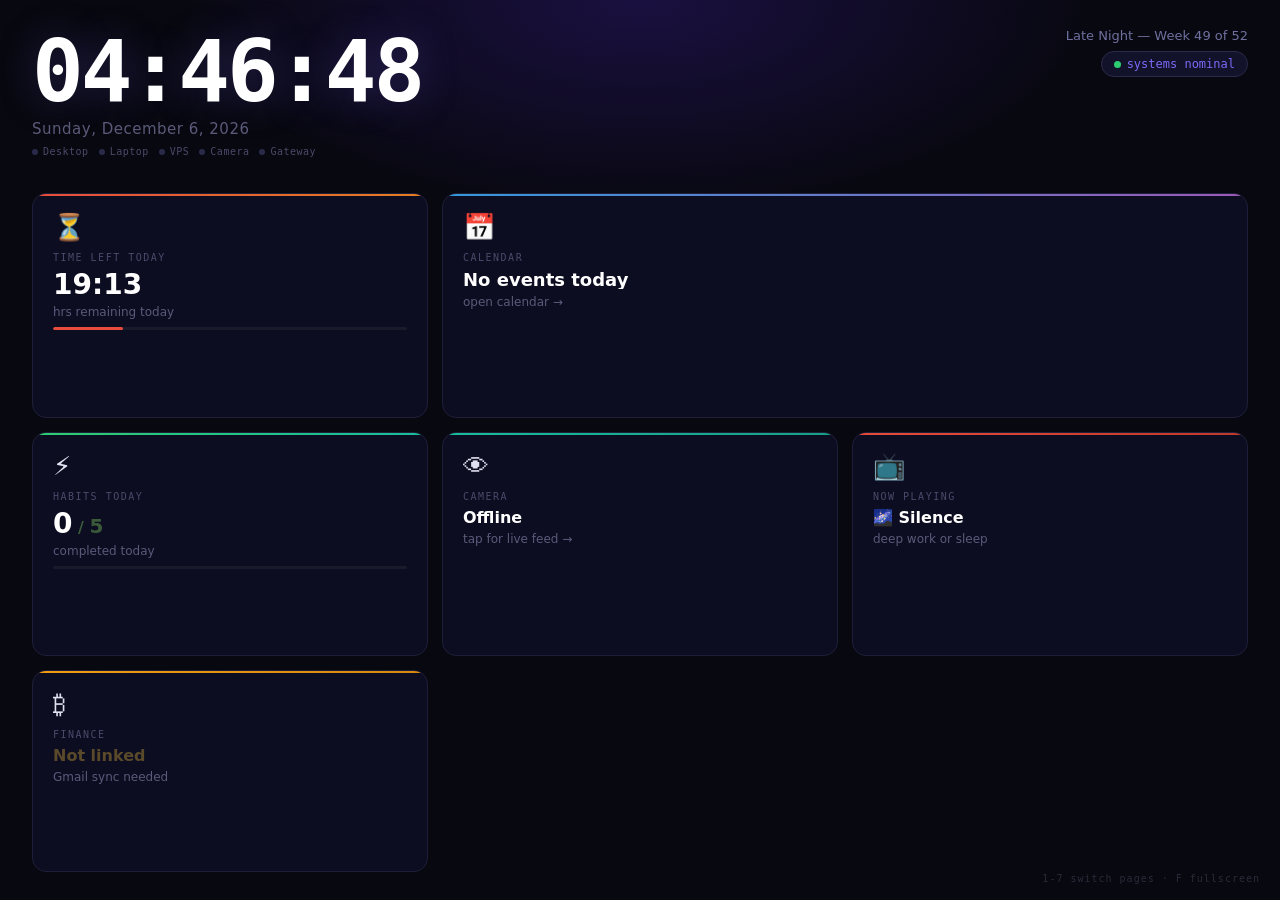
==== commit 7b0728ec: "Revert "Revert the site shell merge (151a30e) for now: with the theme stored as Light the shell pain" ====
--- a/pi/templates/dashboard.html
+++ b/pi/templates/dashboard.html
@@ -4,6 +4,7 @@
 <meta charset="UTF-8">
 <meta name="viewport" content="width=device-width, initial-scale=1.0">
 <title>Life OS</title>
+<!--shell:head-->
 <style>
 /* ─── RESET ──────────────────────────────────────────────────────────────── */
 *, *::before, *::after { margin: 0; padding: 0; box-sizing: border-box; }
@@ -16,40 +17,12 @@
 /* ─── FONTS ──────────────────────────────────────────────────────────────── */
 @import url('https://fonts.googleapis.com/css2?family=Space+Grotesk:wght@300;400;500;600;700&family=Space+Mono:ital,wght@0,400;0,700;1,400&family=Playfair+Display:ital,wght@0,400;0,700;1,400&display=swap');
 
-/* ─── NAV ────────────────────────────────────────────────────────────────── */
-body { display: flex; font-family: 'Space Grotesk', system-ui, sans-serif; background: #080810; color: #e0e0f0; }
-
-.nav {
-    width: 56px; height: 100vh; background: #05050e;
-    display: flex; flex-direction: column; align-items: center;
-    padding: 16px 0; gap: 4px; flex-shrink: 0;
-    border-right: 1px solid #15152a; z-index: 100;
-}
-.nav-logo {
-    font-size: 18px; font-weight: 700; color: #7c6af7;
-    margin-bottom: 12px; letter-spacing: -1px;
-    font-family: 'Space Mono', monospace;
-}
-.nav-item {
-    width: 40px; height: 40px; border-radius: 10px;
-    display: flex; align-items: center; justify-content: center;
-    font-size: 18px; transition: all .2s; position: relative;
-    color: #555; flex-shrink: 0;
-}
-.nav-item:hover { background: #12122a; color: #e0e0f0; transform: scale(1.1); }
-.nav-item.active { background: #1a1a3a; color: #7c6af7; box-shadow: 0 0 12px #7c6af730; }
-.nav-item .tip {
-    position: absolute; left: calc(100% + 12px);
-    background: #1a1a3a; color: #e0e0f0;
-    padding: 4px 10px; border-radius: 6px; font-size: 12px;
-    white-space: nowrap; opacity: 0; pointer-events: none;
-    transition: opacity .15s; border: 1px solid #2a2a4a;
-}
-.nav-item:hover .tip { opacity: 1; }
-.nav-spacer { flex: 1; }
+/* ─── FRAME ──────────────────────────────────────────────────────────────── */
+/* The site shell header (static/shell.css) sits on top; the panels fill the rest. */
+body { display: flex; flex-direction: column; font-family: 'Space Grotesk', system-ui, sans-serif; background: #080810; color: #e0e0f0; }
 
 /* ─── PAGES ──────────────────────────────────────────────────────────────── */
-.pages { flex: 1; position: relative; overflow: hidden; }
+.pages { flex: 1; min-height: 0; position: relative; overflow: hidden; }
 .page {
     position: absolute; inset: 0;
     display: none; opacity: 0;
@@ -466,21 +439,10 @@
 .he-dot.today-done { background: #00ff41; border-color: #80ffa0; box-shadow: 0 0 6px #00ff4160; }
 </style>
 </head>
-<body>
-
-<!-- ── LEFT NAV ──────────────────────────────────────────────────────────── -->
-<nav class="nav" id="mainNav">
-    <div class="nav-logo">OS</div>
-    <div class="nav-item active" data-page="home"  onclick="goPage('home')">🏠<span class="tip">Home</span></div>
-    <div class="nav-item"        data-page="time"  onclick="goPage('time')">⏳<span class="tip">Time · Memento Mori</span></div>
-    <div class="nav-item"        data-page="habits" onclick="goPage('habits')">⚡<span class="tip">Habits</span></div>
-    <div class="nav-item"        data-page="cal"   onclick="goPage('cal')">📅<span class="tip">Calendar</span></div>
-    <div class="nav-item"        data-page="cam"   onclick="goPage('cam')">👁<span class="tip">Camera · Eye</span></div>
-    <div class="nav-item"        data-page="fin"   onclick="goPage('fin')">₿<span class="tip">Finance</span></div>
-    <div class="nav-item"        data-page="tv"    onclick="goPage('tv')">📺<span class="tip">Content</span></div>
-    <div class="nav-spacer"></div>
-    <div class="nav-item" onclick="toggleFullscreen()" style="font-size:14px">⛶<span class="tip">Fullscreen</span></div>
-</nav>
+<body class="shell-app">
+
+<!-- ── SITE SHELL (templates/_shell_header.html: nav to every panel and page) ── -->
+<!--shell:header-->
 
 <!-- ── PAGES ─────────────────────────────────────────────────────────────── -->
 <div class="pages">
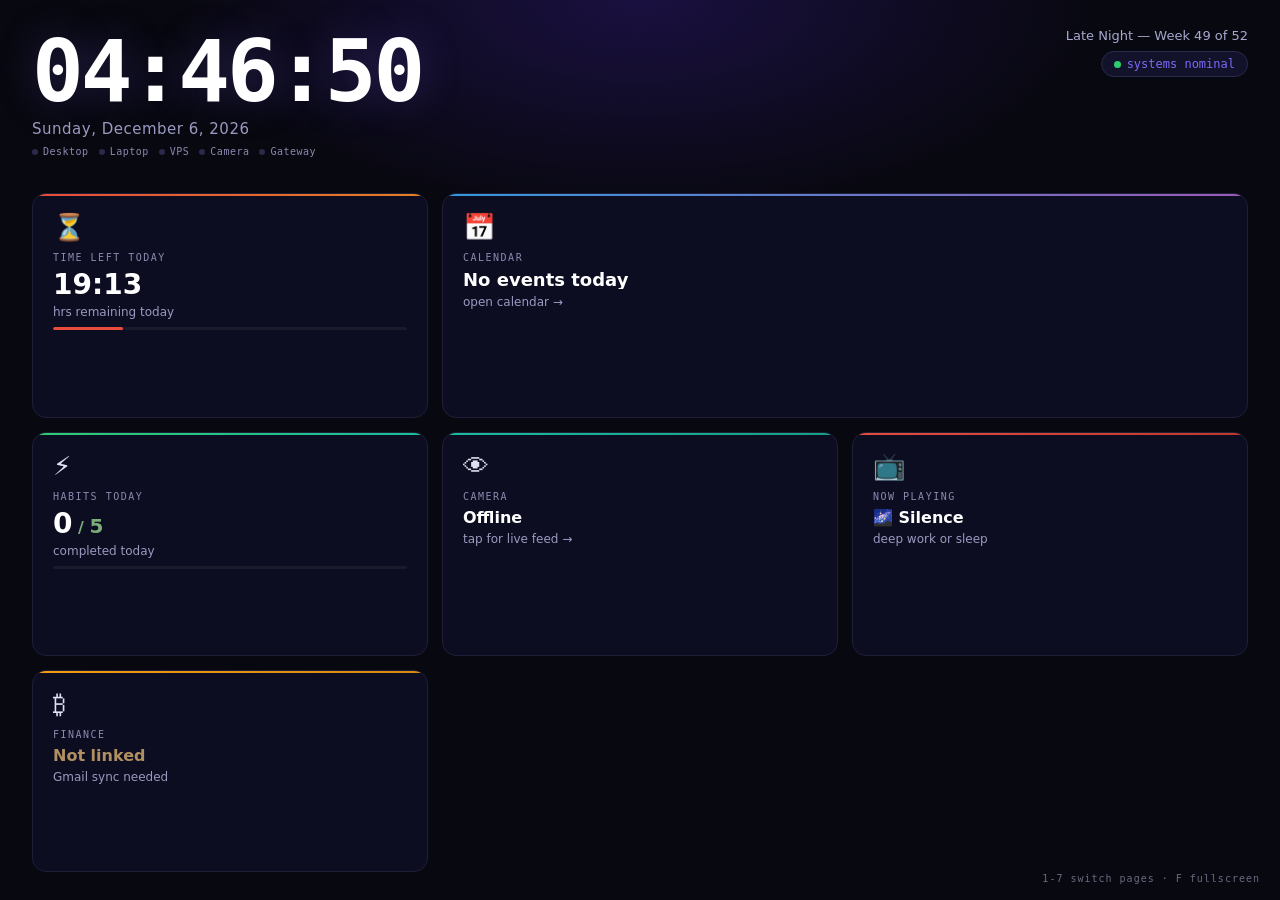
==== commit 65f271e2: "dashboard.html: his readability fix (brighter faint text on the dark panels), uncommitted on the lap" ====
--- a/pi/templates/dashboard.html
+++ b/pi/templates/dashboard.html
@@ -56,9 +56,9 @@
     line-height: 1;
     text-shadow: 0 0 40px #7c6af740;
 }
-.home-date { font-size: 15px; color: #5a5a7a; margin-top: 6px; letter-spacing: .5px; }
+.home-date { font-size: 15px; color: #9a9ac0; margin-top: 6px; letter-spacing: .5px; }
 .home-header-right { text-align: right; }
-.home-greeting { font-size: 13px; color: #7070a0; }
+.home-greeting { font-size: 13px; color: #a8a8d0; }
 .home-status-pill {
     display: inline-flex; align-items: center; gap: 6px;
     padding: 5px 12px; border-radius: 20px;
@@ -95,9 +95,9 @@
     border-radius: 14px 14px 0 0;
 }
 .hcard-icon { font-size: 26px; margin-bottom: 10px; }
-.hcard-label { font-size: 10px; color: #4a4a6a; text-transform: uppercase; letter-spacing: 1.5px; margin-bottom: 8px; font-family: 'Space Mono', monospace; }
+.hcard-label { font-size: 10px; color: #8a8ab0; text-transform: uppercase; letter-spacing: 1.5px; margin-bottom: 8px; font-family: 'Space Mono', monospace; }
 .hcard-value { font-size: 28px; font-weight: 700; line-height: 1; color: #fff; font-variant-numeric: tabular-nums; }
-.hcard-sub { font-size: 12px; color: #5a5a7a; margin-top: 6px; }
+.hcard-sub { font-size: 12px; color: #9a9ac0; margin-top: 6px; }
 .hcard-wide { grid-column: span 2; }
 
 /* accents per card */
@@ -127,16 +127,16 @@
     font-family: 'Space Mono', monospace;
     text-shadow: 0 0 60px #c8920a60;
 }
-.time-date-serif { font-size: 20px; color: #6a5020; margin: 8px 0 32px; font-style: italic; letter-spacing: 2px; }
-.time-divider { width: 100%; height: 1px; background: linear-gradient(90deg, transparent, #4a3010, transparent); margin: 24px 0; }
+.time-date-serif { font-size: 20px; color: #c09040; margin: 8px 0 32px; font-style: italic; letter-spacing: 2px; }
+.time-divider { width: 100%; height: 1px; background: linear-gradient(90deg, transparent, #a07840, transparent); margin: 24px 0; }
 .time-counters { display: grid; grid-template-columns: repeat(2, 1fr); gap: 20px; margin-bottom: 24px; }
 .tc-item { text-align: left; }
-.tc-label { font-size: 10px; color: #4a3010; text-transform: uppercase; letter-spacing: 2px; margin-bottom: 8px; font-family: 'Space Mono', monospace; }
+.tc-label { font-size: 10px; color: #a07840; text-transform: uppercase; letter-spacing: 2px; margin-bottom: 8px; font-family: 'Space Mono', monospace; }
 .tc-value { font-size: 36px; font-weight: 700; color: #c8920a; font-family: 'Space Mono', monospace; line-height: 1; font-variant-numeric: tabular-nums; }
-.tc-sub { font-size: 12px; color: #4a3010; margin-top: 4px; }
+.tc-sub { font-size: 12px; color: #a07840; margin-top: 4px; }
 .tc-bar-bg { height: 3px; background: #1a1000; border-radius: 2px; margin-top: 10px; overflow: hidden; }
 .tc-bar-fg { height: 100%; background: linear-gradient(90deg, #c8920a, #e8b02a); border-radius: 2px; transition: width 1s; }
-.memento { font-style: italic; font-size: 14px; color: #3a2500; letter-spacing: 3px; text-transform: uppercase; margin-top: 24px; }
+.memento { font-style: italic; font-size: 14px; color: #90601a; letter-spacing: 3px; text-transform: uppercase; margin-top: 24px; }
 .time-milestone { margin-top: 20px; padding: 16px 20px; border: 1px solid #2a1500; border-radius: 10px; background: #0f0900; }
 
 /* ══════════════════════════════════════════════════════════════════════════ */
@@ -152,7 +152,7 @@
     padding: 24px 32px 16px; flex-shrink: 0;
     border-bottom: 1px solid #00ff1020;
 }
-.habits-title { font-size: 11px; letter-spacing: 3px; color: #005a10; margin-bottom: 6px; }
+.habits-title { font-size: 11px; letter-spacing: 3px; color: #00b830; margin-bottom: 6px; }
 .habits-prompt { font-size: 22px; font-weight: 700; color: #00ff41; }
 .habits-prompt::before { content: '> '; color: #00aa20; }
 .habits-body { flex: 1; padding: 24px 32px; overflow-y: auto; display: flex; flex-direction: column; gap: 16px; }
@@ -173,21 +173,21 @@
 .habit-entry.done-today .he-emoji { filter: none; }
 .he-name { flex: 1; font-size: 16px; font-weight: 700; color: #00cc30; }
 .habit-entry.done-today .he-name { color: #00ff41; }
-.he-streak { font-size: 11px; color: #005a10; }
+.he-streak { font-size: 11px; color: #00b830; }
 .habit-entry.done-today .he-streak { color: #00aa20; }
 .he-btn {
     padding: 6px 16px; border-radius: 4px;
-    border: 1px solid #00ff1040; color: #005a10;
+    border: 1px solid #00ff1040; color: #00b830;
     font-family: 'Space Mono', monospace; font-size: 12px;
     transition: all .15s; letter-spacing: 1px;
 }
 .he-btn:hover { border-color: #00ff41; color: #00ff41; background: #00ff0810; }
 .he-btn.logged { border-color: #00ff4180; color: #00ff41; background: #00ff0820; }
 .he-bar-wrap { margin-top: 10px; }
-.he-meta { display: flex; justify-content: space-between; font-size: 10px; color: #005a10; margin-bottom: 5px; }
+.he-meta { display: flex; justify-content: space-between; font-size: 10px; color: #00b830; margin-bottom: 5px; }
 .he-bar-bg { height: 4px; background: #001500; border-radius: 2px; }
 .he-bar-fg { height: 100%; background: linear-gradient(90deg, #00aa20, #00ff41); border-radius: 2px; }
-.habits-footer { padding: 12px 32px 20px; border-top: 1px solid #00ff1020; font-size: 11px; color: #004010; }
+.habits-footer { padding: 12px 32px 20px; border-top: 1px solid #00ff1020; font-size: 11px; color: #009030; }
 
 /* ══════════════════════════════════════════════════════════════════════════ */
 /* PAGE 4 — CALENDAR (Paper Planner)                                         */
@@ -206,26 +206,26 @@
 }
 .cal-header-left { flex: 1; }
 .cal-month { font-family: 'Playfair Display', serif; font-size: 28px; font-weight: 700; color: #2c2416; }
-.cal-year { font-size: 13px; color: #a09070; margin-top: 2px; letter-spacing: 1px; font-style: italic; }
+.cal-year { font-size: 13px; color: #6a5028; margin-top: 2px; letter-spacing: 1px; font-style: italic; }
 .cal-tabs { display: flex; gap: 4px; }
 .cal-tab {
     padding: 7px 14px; border-radius: 6px; font-size: 13px;
-    color: #a09070; background: transparent;
+    color: #6a5028; background: transparent;
     transition: all .15s;
 }
 .cal-tab.active { background: #2c2416; color: #f7f3ec; }
 .cal-tab:hover:not(.active) { background: #e8dfc0; color: #2c2416; }
-.cal-refresh { padding: 7px 14px; border-radius: 6px; font-size: 13px; border: 1px solid #e8dfc0; color: #a09070; transition: all .15s; }
+.cal-refresh { padding: 7px 14px; border-radius: 6px; font-size: 13px; border: 1px solid #e8dfc0; color: #6a5028; transition: all .15s; }
 .cal-refresh:hover { background: #e8dfc0; color: #2c2416; }
 .cal-body { flex: 1; overflow-y: auto; }
 .cal-day-wrap { display: flex; overflow: hidden; height: 100%; }
 .cal-time-col { width: 56px; background: #faf7f0; border-right: 1px solid #e8dfc0; flex-shrink: 0; padding-top: 24px; position: relative; }
-.cal-t-label { position: absolute; font-size: 11px; color: #b0a080; right: 8px; transform: translateY(-50%); font-family: 'Playfair Display', serif; font-style: italic; }
+.cal-t-label { position: absolute; font-size: 11px; color: #7a5828; right: 8px; transform: translateY(-50%); font-family: 'Playfair Display', serif; font-style: italic; }
 .cal-days { flex: 1; display: flex; }
 .cal-day-col { flex: 1; border-right: 1px solid #e8dfc0; position: relative; display: flex; flex-direction: column; }
 .cal-day-col:last-child { border-right: none; }
 .cal-day-hdr { padding: 12px 10px 10px; border-bottom: 1px solid #e8dfc0; flex-shrink: 0; font-family: 'Playfair Display', serif; }
-.cal-day-name { font-size: 11px; color: #a09070; letter-spacing: 1px; text-transform: uppercase; }
+.cal-day-name { font-size: 11px; color: #6a5028; letter-spacing: 1px; text-transform: uppercase; }
 .cal-day-num { font-size: 24px; font-weight: 700; color: #2c2416; line-height: 1; margin-top: 2px; }
 .cal-day-hdr.today { background: #fdf5e0; }
 .cal-day-hdr.today .cal-day-num { color: #c0780a; }
@@ -302,7 +302,7 @@
 }
 .fin-header { padding: 14px 24px; border-bottom: 1px solid #2a1a00; display: flex; align-items: center; gap: 20px; flex-shrink: 0; }
 .fin-title-block { flex: 1; }
-.fin-title { font-size: 11px; letter-spacing: 3px; color: #5a3a00; }
+.fin-title { font-size: 11px; letter-spacing: 3px; color: #b08030; }
 .fin-subtitle { font-size: 20px; font-weight: 700; color: #ff9900; margin-top: 2px; }
 .fin-ticker {
     overflow: hidden; height: 32px;
@@ -318,18 +318,18 @@
 .fin-body { flex: 1; display: grid; grid-template-columns: 1fr 1fr; gap: 0; overflow: hidden; }
 .fin-panel { padding: 20px 24px; border-right: 1px solid #1a0e00; border-bottom: 1px solid #1a0e00; overflow-y: auto; }
 .fin-panel:nth-child(2n) { border-right: none; }
-.fin-panel-title { font-size: 9px; letter-spacing: 2.5px; color: #5a3a00; text-transform: uppercase; margin-bottom: 14px; }
+.fin-panel-title { font-size: 9px; letter-spacing: 2.5px; color: #b08030; text-transform: uppercase; margin-bottom: 14px; }
 .fin-big-num { font-size: 40px; font-weight: 700; color: #ff9900; line-height: 1; font-variant-numeric: tabular-nums; }
-.fin-big-sub { font-size: 11px; color: #5a3a00; margin-top: 6px; }
+.fin-big-sub { font-size: 11px; color: #b08030; margin-top: 6px; }
 .fin-row { display: flex; justify-content: space-between; padding: 8px 0; border-bottom: 1px solid #1a0e00; font-size: 12px; }
-.fin-row-key { color: #5a3a00; }
+.fin-row-key { color: #b08030; }
 .fin-row-val { color: #ff9900; font-variant-numeric: tabular-nums; }
 .fin-row-val.good { color: #00cc44; }
 .fin-row-val.bad  { color: #cc2200; }
 .fin-setup-msg { color: #6a4a10; font-size: 12px; line-height: 1.7; padding: 8px 0; }
 .fin-setup-cmd { color: #cc7700; background: #100800; padding: 10px 14px; border-radius: 4px; border: 1px solid #2a1a00; font-size: 11px; margin-top: 10px; display: block; }
 .fin-body { grid-template-rows: 1fr 1fr; }
-.fin-empty { color: #3a2000; font-size: 11px; padding: 12px 0; font-style: italic; }
+.fin-empty { color: #a07020; font-size: 11px; padding: 12px 0; font-style: italic; }
 /* transaction feed */
 .fin-txn-list { display: flex; flex-direction: column; gap: 2px; }
 .fin-txn { display: flex; align-items: center; gap: 10px; padding: 7px 0; border-bottom: 1px solid #1a0e00; font-size: 12px; }
@@ -338,7 +338,7 @@
 .fin-txn-dir.credit { color: #00cc44; }
 .fin-txn-mid { flex: 1; min-width: 0; }
 .fin-txn-merchant { color: #ff9900; white-space: nowrap; overflow: hidden; text-overflow: ellipsis; }
-.fin-txn-meta { font-size: 9px; color: #5a3a00; margin-top: 1px; }
+.fin-txn-meta { font-size: 9px; color: #b08030; margin-top: 1px; }
 .fin-txn-amt { font-variant-numeric: tabular-nums; flex-shrink: 0; }
 .fin-txn-amt.debit { color: #cc4422; }
 .fin-txn-amt.credit { color: #00cc44; }
@@ -376,13 +376,13 @@
 }
 .tv-slot-emoji { font-size: 52px; flex-shrink: 0; }
 .tv-slot-info { flex: 1; }
-.tv-slot-mode { font-size: 10px; letter-spacing: 3px; color: #6030a0; text-transform: uppercase; margin-bottom: 6px; font-family: 'Space Mono', monospace; }
+.tv-slot-mode { font-size: 10px; letter-spacing: 3px; color: #a070e8; text-transform: uppercase; margin-bottom: 6px; font-family: 'Space Mono', monospace; }
 .tv-slot-name { font-size: 28px; font-weight: 700; color: #e0c0ff; font-family: 'Playfair Display', serif; }
-.tv-slot-mood { font-size: 13px; color: #6030a0; margin-top: 6px; font-style: italic; }
+.tv-slot-mood { font-size: 13px; color: #a070e8; margin-top: 6px; font-style: italic; }
 .tv-channel-bar { background: #060010; border-top: 1px solid #1a0a2a; padding: 14px 32px; display: flex; gap: 8px; align-items: center; overflow-x: auto; }
 .tv-ch-pill {
     flex-shrink: 0; padding: 6px 14px; border-radius: 20px; font-size: 12px;
-    border: 1px solid #2a1a3a; color: #5030a0; cursor: pointer; transition: all .15s;
+    border: 1px solid #2a1a3a; color: #9070e0; cursor: pointer; transition: all .15s;
     font-family: 'Space Mono', monospace;
 }
 .tv-ch-pill:hover { border-color: #9060d0; color: #e0c0ff; background: #1a0a2a; }
@@ -392,18 +392,18 @@
     background: #06000e; border: 1px solid #1a0a2a; border-radius: 10px;
     padding: 14px 16px; cursor: pointer; transition: border-color .15s;
 }
-.tv-sched-card:hover { border-color: #4020a0; }
-.tv-sched-card.current { border-color: #6030a0; background: #0c001a; }
+.tv-sched-card:hover { border-color: #8060e0; }
+.tv-sched-card.current { border-color: #a070e8; background: #0c001a; }
 .tv-sched-emoji { font-size: 20px; margin-bottom: 8px; }
-.tv-sched-label { font-size: 10px; letter-spacing: 2px; color: #4020a0; text-transform: uppercase; font-family: 'Space Mono', monospace; margin-bottom: 4px; }
-.tv-sched-time { font-size: 12px; color: #3010a0; font-family: 'Space Mono', monospace; }
+.tv-sched-label { font-size: 10px; letter-spacing: 2px; color: #8060e0; text-transform: uppercase; font-family: 'Space Mono', monospace; margin-bottom: 4px; }
+.tv-sched-time { font-size: 12px; color: #7050d8; font-family: 'Space Mono', monospace; }
 .tv-sched-name { font-size: 14px; color: #c0a0f0; margin-top: 4px; font-family: 'Playfair Display', serif; }
 
 /* TV slot progress */
 .tv-slot-progress { margin: 12px 0 16px; }
-.tv-sp-label { display: flex; justify-content: space-between; font-size: 10px; letter-spacing: 2px; color: #4020a0; font-family: 'Space Mono', monospace; text-transform: uppercase; margin-bottom: 6px; }
+.tv-sp-label { display: flex; justify-content: space-between; font-size: 10px; letter-spacing: 2px; color: #8060e0; font-family: 'Space Mono', monospace; text-transform: uppercase; margin-bottom: 6px; }
 .tv-sp-bar-bg { height: 6px; background: #0a0020; border-radius: 3px; overflow: hidden; }
-.tv-sp-bar-fg { height: 100%; background: linear-gradient(90deg, #4020a0, #9060d0); border-radius: 3px; transition: width 60s; }
+.tv-sp-bar-fg { height: 100%; background: linear-gradient(90deg, #8060e0, #9060d0); border-radius: 3px; transition: width 60s; }
 
 /* ─── SHARED UTILITIES ───────────────────────────────────────────────────── */
 .tag { display: inline-block; padding: 2px 8px; border-radius: 4px; font-size: 10px; letter-spacing: 1px; font-family: 'Space Mono', monospace; }
@@ -417,29 +417,29 @@
 
 /* NOC device status strip */
 .noc-strip { display: flex; gap: 10px; padding: 8px 32px 12px; flex-shrink: 0; flex-wrap: wrap; }
-.noc-device { display: flex; align-items: center; gap: 5px; font-size: 10px; color: #4a4a6a; font-family: 'Space Mono', monospace; letter-spacing: .5px; }
+.noc-device { display: flex; align-items: center; gap: 5px; font-size: 10px; color: #8a8ab0; font-family: 'Space Mono', monospace; letter-spacing: .5px; }
 .noc-dot { width: 6px; height: 6px; border-radius: 50%; background: #2a2a4a; flex-shrink: 0; }
 .noc-dot.on { background: #2ecc71; box-shadow: 0 0 4px #2ecc7180; }
 .noc-dot.off { background: #e74c3c; }
 
 /* Keyboard shortcuts */
-.shortcut-hint { position: fixed; bottom: 16px; right: 20px; font-size: 10px; color: #2a2a3a; font-family: 'Space Mono', monospace; letter-spacing: 1px; }
+.shortcut-hint { position: fixed; bottom: 16px; right: 20px; font-size: 10px; color: #6a6a80; font-family: 'Space Mono', monospace; letter-spacing: 1px; }
 
 /* Year progress on Time page */
 .time-year-prog { margin-top: 24px; text-align: left; }
-.typ-label { font-size: 10px; letter-spacing: 2px; color: #4a3010; font-family: 'Space Mono', monospace; margin-bottom: 8px; display: flex; justify-content: space-between; text-transform: uppercase; }
+.typ-label { font-size: 10px; letter-spacing: 2px; color: #a07840; font-family: 'Space Mono', monospace; margin-bottom: 8px; display: flex; justify-content: space-between; text-transform: uppercase; }
 .typ-bar-bg { height: 10px; background: #1a1000; border-radius: 5px; overflow: hidden; }
 .typ-bar-fg { height: 100%; background: linear-gradient(90deg, #6a3800, #c8920a, #ffd84a); border-radius: 5px; transition: width 1s; }
-.typ-sub { font-size: 11px; color: #3a2500; margin-top: 8px; font-style: italic; letter-spacing: 1px; text-align: center; }
+.typ-sub { font-size: 11px; color: #90601a; margin-top: 8px; font-style: italic; letter-spacing: 1px; text-align: center; }
 
 /* Streak dots on Habits page */
 .he-dots { display: flex; gap: 3px; margin-top: 10px; overflow: hidden; }
-.he-dot { width: 10px; height: 10px; border-radius: 2px; flex-shrink: 0; background: #001500; border: 1px solid #002800; }
+.he-dot { width: 10px; height: 10px; border-radius: 2px; flex-shrink: 0; background: #001500; border: 1px solid #007020; }
 .he-dot.filled { background: #00aa20; border-color: #00cc30; }
 .he-dot.today-done { background: #00ff41; border-color: #80ffa0; box-shadow: 0 0 6px #00ff4160; }
 </style>
 </head>
-<body class="shell-app">
+<body class="shell-app" data-shell-theme="dark">
 
 <!-- ── SITE SHELL (templates/_shell_header.html: nav to every panel and page) ── -->
 <!--shell:header-->
@@ -486,7 +486,7 @@
             <div class="hcard-accent"></div>
             <div class="hcard-icon">⚡</div>
             <div class="hcard-label">Habits Today</div>
-            <div class="hcard-value"><span id="hc-hab-done">0</span><span style="font-size:16px;color:#3a5a3a"> / </span><span id="hc-hab-total" style="font-size:20px;color:#3a5a3a">5</span></div>
+            <div class="hcard-value"><span id="hc-hab-done">0</span><span style="font-size:16px;color:#7aae7a"> / </span><span id="hc-hab-total" style="font-size:20px;color:#7aae7a">5</span></div>
             <div class="hcard-sub" id="hc-hab-sub">completed today</div>
             <div class="mini-bar"><div class="mini-bar-fg" id="hc-hab-bar" style="background:#2ecc71;width:0%"></div></div>
         </div>
@@ -508,7 +508,7 @@
             <div class="hcard-accent"></div>
             <div class="hcard-icon">₿</div>
             <div class="hcard-label">Finance</div>
-            <div class="hcard-value" style="font-size:16px;color:#5a4a2a" id="hc-fin-val">Not linked</div>
+            <div class="hcard-value" style="font-size:16px;color:#b09060" id="hc-fin-val">Not linked</div>
             <div class="hcard-sub" id="hc-fin-sub">Gmail sync needed</div>
         </div>
     </div>
@@ -520,10 +520,10 @@
         <div class="time-big" id="timeBig">00:00:00</div>
         <div class="time-date-serif" id="timeDateSerif">Saturday, 23rd of May</div>
         <div style="display:flex;align-items:center;gap:8px;justify-content:center;margin-bottom:24px">
-            <span style="font-size:12px;color:#4a3010;letter-spacing:2px;font-style:italic">MEMENTO MORI</span>
+            <span style="font-size:12px;color:#a07840;letter-spacing:2px;font-style:italic">MEMENTO MORI</span>
             <span style="color:#2a1500;font-size:10px">·</span>
             <span class="tag tag-amber" id="timeBirthAge" style="font-style:normal">age —</span>
-            <button onclick="showRcSettings()" style="font-size:10px;color:#3a2000;padding:2px 8px;border:1px solid #2a1500;border-radius:4px;background:transparent;cursor:pointer;font-family:'Space Mono',monospace">⚙ set</button>
+            <button onclick="showRcSettings()" style="font-size:10px;color:#a07020;padding:2px 8px;border:1px solid #2a1500;border-radius:4px;background:transparent;cursor:pointer;font-family:'Space Mono',monospace">⚙ set</button>
         </div>
         <div class="time-divider"></div>
         <div class="time-counters" id="timeCounters"></div>
@@ -534,15 +534,15 @@
     </div>
     <!-- Settings modal (shared) -->
     <div id="rcModal" style="display:none;position:fixed;inset:0;background:rgba(0,0,0,.8);z-index:1000;align-items:center;justify-content:center">
-        <div style="background:#120d00;border:1px solid #3a2500;border-radius:12px;padding:28px;width:340px;font-family:'Space Mono',monospace">
+        <div style="background:#120d00;border:1px solid #90601a;border-radius:12px;padding:28px;width:340px;font-family:'Space Mono',monospace">
             <h3 style="color:#c8920a;margin-bottom:20px;font-family:'Playfair Display',serif;font-size:20px">Clock Settings</h3>
-            <label style="font-size:11px;color:#5a3a00;letter-spacing:1px">BIRTHDATE</label><br>
+            <label style="font-size:11px;color:#b08030;letter-spacing:1px">BIRTHDATE</label><br>
             <input id="rcBirth" type="date" style="width:100%;margin:6px 0 16px;padding:10px;background:#0a0600;border:1px solid #2a1500;border-radius:6px;color:#c8920a;font-family:'Space Mono',monospace;font-size:14px">
-            <label style="font-size:11px;color:#5a3a00;letter-spacing:1px">MILESTONE DATE</label><br>
+            <label style="font-size:11px;color:#b08030;letter-spacing:1px">MILESTONE DATE</label><br>
             <input id="rcMile" type="date" style="width:100%;margin:6px 0 6px;padding:10px;background:#0a0600;border:1px solid #2a1500;border-radius:6px;color:#c8920a;font-family:'Space Mono',monospace;font-size:14px">
             <input id="rcMileLabel" type="text" placeholder="label (e.g. Finland deadline)" style="width:100%;margin:0 0 20px;padding:10px;background:#0a0600;border:1px solid #2a1500;border-radius:6px;color:#c8920a;font-family:'Space Mono',monospace;font-size:13px">
             <div style="display:flex;gap:10px;justify-content:flex-end">
-                <button onclick="closeRcSettings()" style="padding:8px 18px;border-radius:6px;border:1px solid #2a1500;color:#5a3a00;background:transparent;font-family:'Space Mono',monospace;cursor:pointer">cancel</button>
+                <button onclick="closeRcSettings()" style="padding:8px 18px;border-radius:6px;border:1px solid #2a1500;color:#b08030;background:transparent;font-family:'Space Mono',monospace;cursor:pointer">cancel</button>
                 <button onclick="saveRcSettings()" style="padding:8px 18px;border-radius:6px;border:1px solid #c8920a;color:#c8920a;background:#1a0e00;font-family:'Space Mono',monospace;cursor:pointer">save</button>
             </div>
         </div>
@@ -586,12 +586,12 @@
 <div id="icalModal" style="display:none;position:fixed;inset:0;background:rgba(0,0,0,.6);z-index:1000;align-items:center;justify-content:center">
     <div style="background:#fff;border-radius:12px;padding:28px;width:500px;font-family:'Playfair Display',serif">
         <h3 style="color:#2c2416;margin-bottom:6px;font-size:20px">Sync Google Calendar</h3>
-        <p style="font-size:12px;color:#a09070;margin-bottom:16px;font-family:system-ui">Paste your Google Calendar secret iCal URL (Settings → calendar → Secret address in iCal format)</p>
+        <p style="font-size:12px;color:#6a5028;margin-bottom:16px;font-family:system-ui">Paste your Google Calendar secret iCal URL (Settings → calendar → Secret address in iCal format)</p>
         <input id="icalUrlInput" type="text" placeholder="https://calendar.google.com/calendar/ical/..."
             style="width:100%;padding:10px;border:1px solid #e8dfc0;border-radius:6px;font-size:13px;margin-bottom:10px;font-family:monospace">
-        <div id="icalStatus" style="font-size:12px;color:#a09070;height:20px;font-family:system-ui"></div>
+        <div id="icalStatus" style="font-size:12px;color:#6a5028;height:20px;font-family:system-ui"></div>
         <div style="display:flex;gap:10px;justify-content:flex-end;margin-top:12px">
-            <button onclick="document.getElementById('icalModal').style.display='none'" style="padding:8px 18px;border-radius:6px;border:1px solid #e8dfc0;color:#a09070;background:transparent;cursor:pointer;font-family:system-ui">Cancel</button>
+            <button onclick="document.getElementById('icalModal').style.display='none'" style="padding:8px 18px;border-radius:6px;border:1px solid #e8dfc0;color:#6a5028;background:transparent;cursor:pointer;font-family:system-ui">Cancel</button>
             <button onclick="runICalSync()" style="padding:8px 18px;border-radius:6px;border:none;background:#2c2416;color:#f7f3ec;cursor:pointer;font-family:system-ui">Import Events</button>
         </div>
     </div>
@@ -609,9 +609,9 @@
             <div class="cam-frame-outer">
                 <img id="camFeedImg" class="cam-frame-img" src="" alt="" style="display:none">
                 <div class="cam-overlay" id="camFeedOverlay">
-                    <div style="font-size:11px;letter-spacing:4px;color:#002800;margin-bottom:8px">· · ·</div>
+                    <div style="font-size:11px;letter-spacing:4px;color:#007020;margin-bottom:8px">· · ·</div>
                     <div style="font-size:11px;letter-spacing:2px" id="camFeedMsg">NO SIGNAL</div>
-                    <div style="font-size:9px;letter-spacing:2px;color:#002800;margin-top:12px">CAMERA OFFLINE · AWAITING FEED</div>
+                    <div style="font-size:9px;letter-spacing:2px;color:#007020;margin-top:12px">CAMERA OFFLINE · AWAITING FEED</div>
                 </div>
                 <div class="cam-corner tl"></div>
                 <div class="cam-corner tr"></div>
@@ -664,7 +664,7 @@
         </div>
         <div class="fin-panel">
             <div class="fin-panel-title">Burn Rate</div>
-            <div class="fin-big-num" id="finBurnMo">₹ —<span style="font-size:14px;color:#5a3a00">/mo</span></div>
+            <div class="fin-big-num" id="finBurnMo">₹ —<span style="font-size:14px;color:#b08030">/mo</span></div>
             <div class="fin-big-sub" id="finBurnDay">— per day</div>
             <div class="fin-panel-title" style="margin:18px 0 10px">Accounts</div>
             <div id="finAccounts"><div class="fin-empty">no accounts tracked</div></div>
@@ -689,7 +689,7 @@
 <!-- TV / CONTENT ──────────────────────────────────────────────────────────── -->
 <div class="page" id="page-tv">
     <div class="tv-wrap">
-        <div style="text-align:center;margin-bottom:20px;font-family:'Space Mono',monospace;font-size:10px;letter-spacing:3px;color:#4020a0">THE CONTENT SYSTEM · AUTO-PROGRAMMED</div>
+        <div style="text-align:center;margin-bottom:20px;font-family:'Space Mono',monospace;font-size:10px;letter-spacing:3px;color:#8060e0">THE CONTENT SYSTEM · AUTO-PROGRAMMED</div>
         <div class="tv-screen">
             <div class="tv-now" id="tvNow">
                 <div class="tv-slot-emoji" id="tvSlotEmoji">📺</div>
@@ -1186,7 +1186,7 @@
     document.getElementById('finWeek').textContent = fmtRupee(s.spend_week);
     // Burn rate
     document.getElementById('finBurnMo').innerHTML =
-        fmtRupee(s.burn_rate_monthly) + '<span style="font-size:14px;color:#5a3a00">/mo</span>';
+        fmtRupee(s.burn_rate_monthly) + '<span style="font-size:14px;color:#b08030">/mo</span>';
     document.getElementById('finBurnDay').textContent = fmtRupee(s.burn_rate_daily) + ' per day';
     // Accounts
     const accEl = document.getElementById('finAccounts');
@@ -1286,7 +1286,7 @@
     const url = document.getElementById('icalUrlInput').value.trim();
     if (!url) return;
     const st = document.getElementById('icalStatus');
-    st.textContent = 'Importing…'; st.style.color = '#a09070';
+    st.textContent = 'Importing…'; st.style.color = '#6a5028';
     try {
         const r = await fetch('/api/ical/sync', {
             method: 'POST',
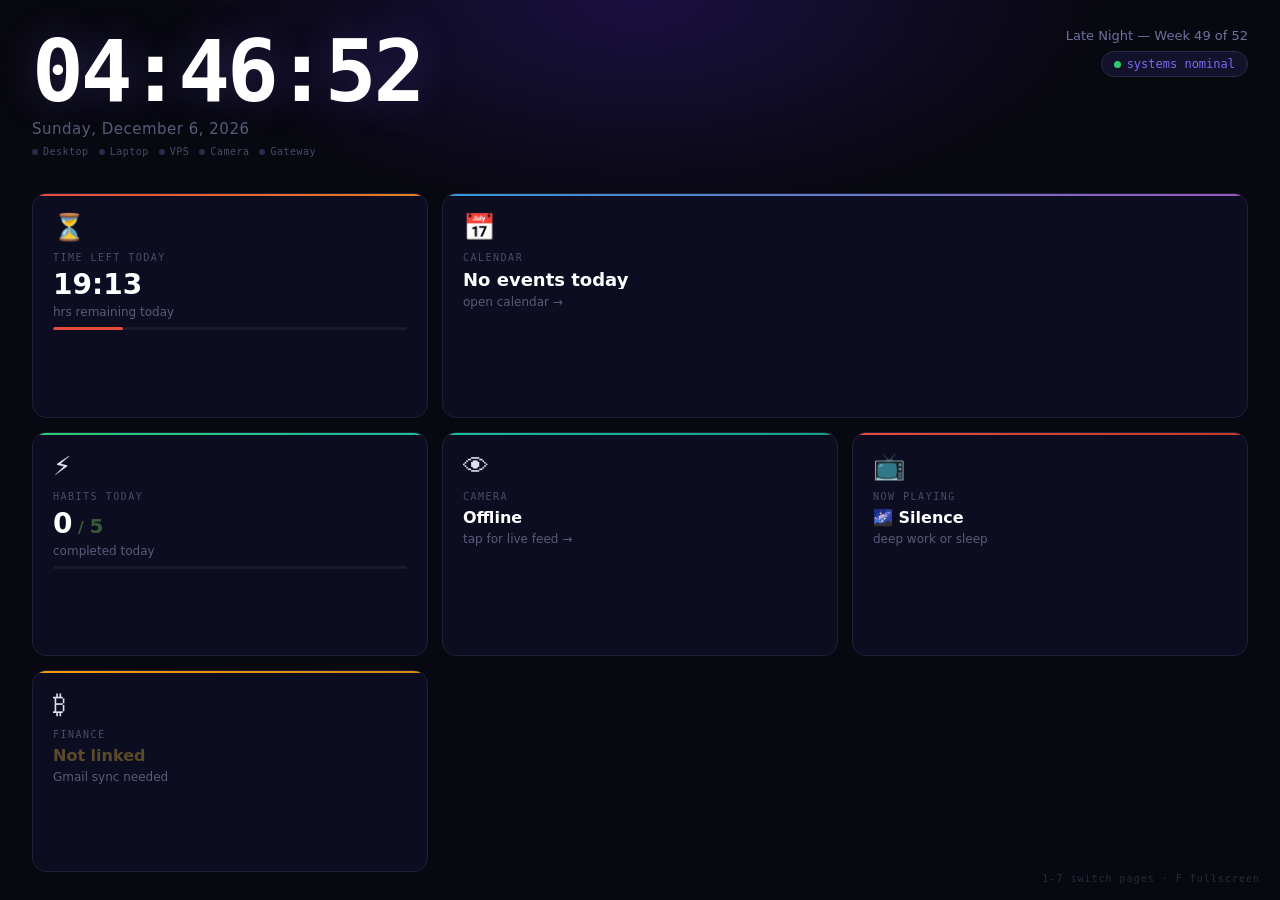
==== commit 64e2f350: "Site shell: dark tokens forced on app pages, header paint explicit in both schemes - shell.css: [dat" ====
--- a/pi/templates/dashboard.html
+++ b/pi/templates/dashboard.html
@@ -56,9 +56,9 @@
     line-height: 1;
     text-shadow: 0 0 40px #7c6af740;
 }
-.home-date { font-size: 15px; color: #9a9ac0; margin-top: 6px; letter-spacing: .5px; }
+.home-date { font-size: 15px; color: #5a5a7a; margin-top: 6px; letter-spacing: .5px; }
 .home-header-right { text-align: right; }
-.home-greeting { font-size: 13px; color: #a8a8d0; }
+.home-greeting { font-size: 13px; color: #7070a0; }
 .home-status-pill {
     display: inline-flex; align-items: center; gap: 6px;
     padding: 5px 12px; border-radius: 20px;
@@ -95,9 +95,9 @@
     border-radius: 14px 14px 0 0;
 }
 .hcard-icon { font-size: 26px; margin-bottom: 10px; }
-.hcard-label { font-size: 10px; color: #8a8ab0; text-transform: uppercase; letter-spacing: 1.5px; margin-bottom: 8px; font-family: 'Space Mono', monospace; }
+.hcard-label { font-size: 10px; color: #4a4a6a; text-transform: uppercase; letter-spacing: 1.5px; margin-bottom: 8px; font-family: 'Space Mono', monospace; }
 .hcard-value { font-size: 28px; font-weight: 700; line-height: 1; color: #fff; font-variant-numeric: tabular-nums; }
-.hcard-sub { font-size: 12px; color: #9a9ac0; margin-top: 6px; }
+.hcard-sub { font-size: 12px; color: #5a5a7a; margin-top: 6px; }
 .hcard-wide { grid-column: span 2; }
 
 /* accents per card */
@@ -127,16 +127,16 @@
     font-family: 'Space Mono', monospace;
     text-shadow: 0 0 60px #c8920a60;
 }
-.time-date-serif { font-size: 20px; color: #c09040; margin: 8px 0 32px; font-style: italic; letter-spacing: 2px; }
-.time-divider { width: 100%; height: 1px; background: linear-gradient(90deg, transparent, #a07840, transparent); margin: 24px 0; }
+.time-date-serif { font-size: 20px; color: #6a5020; margin: 8px 0 32px; font-style: italic; letter-spacing: 2px; }
+.time-divider { width: 100%; height: 1px; background: linear-gradient(90deg, transparent, #4a3010, transparent); margin: 24px 0; }
 .time-counters { display: grid; grid-template-columns: repeat(2, 1fr); gap: 20px; margin-bottom: 24px; }
 .tc-item { text-align: left; }
-.tc-label { font-size: 10px; color: #a07840; text-transform: uppercase; letter-spacing: 2px; margin-bottom: 8px; font-family: 'Space Mono', monospace; }
+.tc-label { font-size: 10px; color: #4a3010; text-transform: uppercase; letter-spacing: 2px; margin-bottom: 8px; font-family: 'Space Mono', monospace; }
 .tc-value { font-size: 36px; font-weight: 700; color: #c8920a; font-family: 'Space Mono', monospace; line-height: 1; font-variant-numeric: tabular-nums; }
-.tc-sub { font-size: 12px; color: #a07840; margin-top: 4px; }
+.tc-sub { font-size: 12px; color: #4a3010; margin-top: 4px; }
 .tc-bar-bg { height: 3px; background: #1a1000; border-radius: 2px; margin-top: 10px; overflow: hidden; }
 .tc-bar-fg { height: 100%; background: linear-gradient(90deg, #c8920a, #e8b02a); border-radius: 2px; transition: width 1s; }
-.memento { font-style: italic; font-size: 14px; color: #90601a; letter-spacing: 3px; text-transform: uppercase; margin-top: 24px; }
+.memento { font-style: italic; font-size: 14px; color: #3a2500; letter-spacing: 3px; text-transform: uppercase; margin-top: 24px; }
 .time-milestone { margin-top: 20px; padding: 16px 20px; border: 1px solid #2a1500; border-radius: 10px; background: #0f0900; }
 
 /* ══════════════════════════════════════════════════════════════════════════ */
@@ -152,7 +152,7 @@
     padding: 24px 32px 16px; flex-shrink: 0;
     border-bottom: 1px solid #00ff1020;
 }
-.habits-title { font-size: 11px; letter-spacing: 3px; color: #00b830; margin-bottom: 6px; }
+.habits-title { font-size: 11px; letter-spacing: 3px; color: #005a10; margin-bottom: 6px; }
 .habits-prompt { font-size: 22px; font-weight: 700; color: #00ff41; }
 .habits-prompt::before { content: '> '; color: #00aa20; }
 .habits-body { flex: 1; padding: 24px 32px; overflow-y: auto; display: flex; flex-direction: column; gap: 16px; }
@@ -173,21 +173,21 @@
 .habit-entry.done-today .he-emoji { filter: none; }
 .he-name { flex: 1; font-size: 16px; font-weight: 700; color: #00cc30; }
 .habit-entry.done-today .he-name { color: #00ff41; }
-.he-streak { font-size: 11px; color: #00b830; }
+.he-streak { font-size: 11px; color: #005a10; }
 .habit-entry.done-today .he-streak { color: #00aa20; }
 .he-btn {
     padding: 6px 16px; border-radius: 4px;
-    border: 1px solid #00ff1040; color: #00b830;
+    border: 1px solid #00ff1040; color: #005a10;
     font-family: 'Space Mono', monospace; font-size: 12px;
     transition: all .15s; letter-spacing: 1px;
 }
 .he-btn:hover { border-color: #00ff41; color: #00ff41; background: #00ff0810; }
 .he-btn.logged { border-color: #00ff4180; color: #00ff41; background: #00ff0820; }
 .he-bar-wrap { margin-top: 10px; }
-.he-meta { display: flex; justify-content: space-between; font-size: 10px; color: #00b830; margin-bottom: 5px; }
+.he-meta { display: flex; justify-content: space-between; font-size: 10px; color: #005a10; margin-bottom: 5px; }
 .he-bar-bg { height: 4px; background: #001500; border-radius: 2px; }
 .he-bar-fg { height: 100%; background: linear-gradient(90deg, #00aa20, #00ff41); border-radius: 2px; }
-.habits-footer { padding: 12px 32px 20px; border-top: 1px solid #00ff1020; font-size: 11px; color: #009030; }
+.habits-footer { padding: 12px 32px 20px; border-top: 1px solid #00ff1020; font-size: 11px; color: #004010; }
 
 /* ══════════════════════════════════════════════════════════════════════════ */
 /* PAGE 4 — CALENDAR (Paper Planner)                                         */
@@ -206,26 +206,26 @@
 }
 .cal-header-left { flex: 1; }
 .cal-month { font-family: 'Playfair Display', serif; font-size: 28px; font-weight: 700; color: #2c2416; }
-.cal-year { font-size: 13px; color: #6a5028; margin-top: 2px; letter-spacing: 1px; font-style: italic; }
+.cal-year { font-size: 13px; color: #a09070; margin-top: 2px; letter-spacing: 1px; font-style: italic; }
 .cal-tabs { display: flex; gap: 4px; }
 .cal-tab {
     padding: 7px 14px; border-radius: 6px; font-size: 13px;
-    color: #6a5028; background: transparent;
+    color: #a09070; background: transparent;
     transition: all .15s;
 }
 .cal-tab.active { background: #2c2416; color: #f7f3ec; }
 .cal-tab:hover:not(.active) { background: #e8dfc0; color: #2c2416; }
-.cal-refresh { padding: 7px 14px; border-radius: 6px; font-size: 13px; border: 1px solid #e8dfc0; color: #6a5028; transition: all .15s; }
+.cal-refresh { padding: 7px 14px; border-radius: 6px; font-size: 13px; border: 1px solid #e8dfc0; color: #a09070; transition: all .15s; }
 .cal-refresh:hover { background: #e8dfc0; color: #2c2416; }
 .cal-body { flex: 1; overflow-y: auto; }
 .cal-day-wrap { display: flex; overflow: hidden; height: 100%; }
 .cal-time-col { width: 56px; background: #faf7f0; border-right: 1px solid #e8dfc0; flex-shrink: 0; padding-top: 24px; position: relative; }
-.cal-t-label { position: absolute; font-size: 11px; color: #7a5828; right: 8px; transform: translateY(-50%); font-family: 'Playfair Display', serif; font-style: italic; }
+.cal-t-label { position: absolute; font-size: 11px; color: #b0a080; right: 8px; transform: translateY(-50%); font-family: 'Playfair Display', serif; font-style: italic; }
 .cal-days { flex: 1; display: flex; }
 .cal-day-col { flex: 1; border-right: 1px solid #e8dfc0; position: relative; display: flex; flex-direction: column; }
 .cal-day-col:last-child { border-right: none; }
 .cal-day-hdr { padding: 12px 10px 10px; border-bottom: 1px solid #e8dfc0; flex-shrink: 0; font-family: 'Playfair Display', serif; }
-.cal-day-name { font-size: 11px; color: #6a5028; letter-spacing: 1px; text-transform: uppercase; }
+.cal-day-name { font-size: 11px; color: #a09070; letter-spacing: 1px; text-transform: uppercase; }
 .cal-day-num { font-size: 24px; font-weight: 700; color: #2c2416; line-height: 1; margin-top: 2px; }
 .cal-day-hdr.today { background: #fdf5e0; }
 .cal-day-hdr.today .cal-day-num { color: #c0780a; }
@@ -302,7 +302,7 @@
 }
 .fin-header { padding: 14px 24px; border-bottom: 1px solid #2a1a00; display: flex; align-items: center; gap: 20px; flex-shrink: 0; }
 .fin-title-block { flex: 1; }
-.fin-title { font-size: 11px; letter-spacing: 3px; color: #b08030; }
+.fin-title { font-size: 11px; letter-spacing: 3px; color: #5a3a00; }
 .fin-subtitle { font-size: 20px; font-weight: 700; color: #ff9900; margin-top: 2px; }
 .fin-ticker {
     overflow: hidden; height: 32px;
@@ -318,18 +318,18 @@
 .fin-body { flex: 1; display: grid; grid-template-columns: 1fr 1fr; gap: 0; overflow: hidden; }
 .fin-panel { padding: 20px 24px; border-right: 1px solid #1a0e00; border-bottom: 1px solid #1a0e00; overflow-y: auto; }
 .fin-panel:nth-child(2n) { border-right: none; }
-.fin-panel-title { font-size: 9px; letter-spacing: 2.5px; color: #b08030; text-transform: uppercase; margin-bottom: 14px; }
+.fin-panel-title { font-size: 9px; letter-spacing: 2.5px; color: #5a3a00; text-transform: uppercase; margin-bottom: 14px; }
 .fin-big-num { font-size: 40px; font-weight: 700; color: #ff9900; line-height: 1; font-variant-numeric: tabular-nums; }
-.fin-big-sub { font-size: 11px; color: #b08030; margin-top: 6px; }
+.fin-big-sub { font-size: 11px; color: #5a3a00; margin-top: 6px; }
 .fin-row { display: flex; justify-content: space-between; padding: 8px 0; border-bottom: 1px solid #1a0e00; font-size: 12px; }
-.fin-row-key { color: #b08030; }
+.fin-row-key { color: #5a3a00; }
 .fin-row-val { color: #ff9900; font-variant-numeric: tabular-nums; }
 .fin-row-val.good { color: #00cc44; }
 .fin-row-val.bad  { color: #cc2200; }
 .fin-setup-msg { color: #6a4a10; font-size: 12px; line-height: 1.7; padding: 8px 0; }
 .fin-setup-cmd { color: #cc7700; background: #100800; padding: 10px 14px; border-radius: 4px; border: 1px solid #2a1a00; font-size: 11px; margin-top: 10px; display: block; }
 .fin-body { grid-template-rows: 1fr 1fr; }
-.fin-empty { color: #a07020; font-size: 11px; padding: 12px 0; font-style: italic; }
+.fin-empty { color: #3a2000; font-size: 11px; padding: 12px 0; font-style: italic; }
 /* transaction feed */
 .fin-txn-list { display: flex; flex-direction: column; gap: 2px; }
 .fin-txn { display: flex; align-items: center; gap: 10px; padding: 7px 0; border-bottom: 1px solid #1a0e00; font-size: 12px; }
@@ -338,7 +338,7 @@
 .fin-txn-dir.credit { color: #00cc44; }
 .fin-txn-mid { flex: 1; min-width: 0; }
 .fin-txn-merchant { color: #ff9900; white-space: nowrap; overflow: hidden; text-overflow: ellipsis; }
-.fin-txn-meta { font-size: 9px; color: #b08030; margin-top: 1px; }
+.fin-txn-meta { font-size: 9px; color: #5a3a00; margin-top: 1px; }
 .fin-txn-amt { font-variant-numeric: tabular-nums; flex-shrink: 0; }
 .fin-txn-amt.debit { color: #cc4422; }
 .fin-txn-amt.credit { color: #00cc44; }
@@ -376,13 +376,13 @@
 }
 .tv-slot-emoji { font-size: 52px; flex-shrink: 0; }
 .tv-slot-info { flex: 1; }
-.tv-slot-mode { font-size: 10px; letter-spacing: 3px; color: #a070e8; text-transform: uppercase; margin-bottom: 6px; font-family: 'Space Mono', monospace; }
+.tv-slot-mode { font-size: 10px; letter-spacing: 3px; color: #6030a0; text-transform: uppercase; margin-bottom: 6px; font-family: 'Space Mono', monospace; }
 .tv-slot-name { font-size: 28px; font-weight: 700; color: #e0c0ff; font-family: 'Playfair Display', serif; }
-.tv-slot-mood { font-size: 13px; color: #a070e8; margin-top: 6px; font-style: italic; }
+.tv-slot-mood { font-size: 13px; color: #6030a0; margin-top: 6px; font-style: italic; }
 .tv-channel-bar { background: #060010; border-top: 1px solid #1a0a2a; padding: 14px 32px; display: flex; gap: 8px; align-items: center; overflow-x: auto; }
 .tv-ch-pill {
     flex-shrink: 0; padding: 6px 14px; border-radius: 20px; font-size: 12px;
-    border: 1px solid #2a1a3a; color: #9070e0; cursor: pointer; transition: all .15s;
+    border: 1px solid #2a1a3a; color: #5030a0; cursor: pointer; transition: all .15s;
     font-family: 'Space Mono', monospace;
 }
 .tv-ch-pill:hover { border-color: #9060d0; color: #e0c0ff; background: #1a0a2a; }
@@ -392,18 +392,18 @@
     background: #06000e; border: 1px solid #1a0a2a; border-radius: 10px;
     padding: 14px 16px; cursor: pointer; transition: border-color .15s;
 }
-.tv-sched-card:hover { border-color: #8060e0; }
-.tv-sched-card.current { border-color: #a070e8; background: #0c001a; }
+.tv-sched-card:hover { border-color: #4020a0; }
+.tv-sched-card.current { border-color: #6030a0; background: #0c001a; }
 .tv-sched-emoji { font-size: 20px; margin-bottom: 8px; }
-.tv-sched-label { font-size: 10px; letter-spacing: 2px; color: #8060e0; text-transform: uppercase; font-family: 'Space Mono', monospace; margin-bottom: 4px; }
-.tv-sched-time { font-size: 12px; color: #7050d8; font-family: 'Space Mono', monospace; }
+.tv-sched-label { font-size: 10px; letter-spacing: 2px; color: #4020a0; text-transform: uppercase; font-family: 'Space Mono', monospace; margin-bottom: 4px; }
+.tv-sched-time { font-size: 12px; color: #3010a0; font-family: 'Space Mono', monospace; }
 .tv-sched-name { font-size: 14px; color: #c0a0f0; margin-top: 4px; font-family: 'Playfair Display', serif; }
 
 /* TV slot progress */
 .tv-slot-progress { margin: 12px 0 16px; }
-.tv-sp-label { display: flex; justify-content: space-between; font-size: 10px; letter-spacing: 2px; color: #8060e0; font-family: 'Space Mono', monospace; text-transform: uppercase; margin-bottom: 6px; }
+.tv-sp-label { display: flex; justify-content: space-between; font-size: 10px; letter-spacing: 2px; color: #4020a0; font-family: 'Space Mono', monospace; text-transform: uppercase; margin-bottom: 6px; }
 .tv-sp-bar-bg { height: 6px; background: #0a0020; border-radius: 3px; overflow: hidden; }
-.tv-sp-bar-fg { height: 100%; background: linear-gradient(90deg, #8060e0, #9060d0); border-radius: 3px; transition: width 60s; }
+.tv-sp-bar-fg { height: 100%; background: linear-gradient(90deg, #4020a0, #9060d0); border-radius: 3px; transition: width 60s; }
 
 /* ─── SHARED UTILITIES ───────────────────────────────────────────────────── */
 .tag { display: inline-block; padding: 2px 8px; border-radius: 4px; font-size: 10px; letter-spacing: 1px; font-family: 'Space Mono', monospace; }
@@ -417,24 +417,24 @@
 
 /* NOC device status strip */
 .noc-strip { display: flex; gap: 10px; padding: 8px 32px 12px; flex-shrink: 0; flex-wrap: wrap; }
-.noc-device { display: flex; align-items: center; gap: 5px; font-size: 10px; color: #8a8ab0; font-family: 'Space Mono', monospace; letter-spacing: .5px; }
+.noc-device { display: flex; align-items: center; gap: 5px; font-size: 10px; color: #4a4a6a; font-family: 'Space Mono', monospace; letter-spacing: .5px; }
 .noc-dot { width: 6px; height: 6px; border-radius: 50%; background: #2a2a4a; flex-shrink: 0; }
 .noc-dot.on { background: #2ecc71; box-shadow: 0 0 4px #2ecc7180; }
 .noc-dot.off { background: #e74c3c; }
 
 /* Keyboard shortcuts */
-.shortcut-hint { position: fixed; bottom: 16px; right: 20px; font-size: 10px; color: #6a6a80; font-family: 'Space Mono', monospace; letter-spacing: 1px; }
+.shortcut-hint { position: fixed; bottom: 16px; right: 20px; font-size: 10px; color: #2a2a3a; font-family: 'Space Mono', monospace; letter-spacing: 1px; }
 
 /* Year progress on Time page */
 .time-year-prog { margin-top: 24px; text-align: left; }
-.typ-label { font-size: 10px; letter-spacing: 2px; color: #a07840; font-family: 'Space Mono', monospace; margin-bottom: 8px; display: flex; justify-content: space-between; text-transform: uppercase; }
+.typ-label { font-size: 10px; letter-spacing: 2px; color: #4a3010; font-family: 'Space Mono', monospace; margin-bottom: 8px; display: flex; justify-content: space-between; text-transform: uppercase; }
 .typ-bar-bg { height: 10px; background: #1a1000; border-radius: 5px; overflow: hidden; }
 .typ-bar-fg { height: 100%; background: linear-gradient(90deg, #6a3800, #c8920a, #ffd84a); border-radius: 5px; transition: width 1s; }
-.typ-sub { font-size: 11px; color: #90601a; margin-top: 8px; font-style: italic; letter-spacing: 1px; text-align: center; }
+.typ-sub { font-size: 11px; color: #3a2500; margin-top: 8px; font-style: italic; letter-spacing: 1px; text-align: center; }
 
 /* Streak dots on Habits page */
 .he-dots { display: flex; gap: 3px; margin-top: 10px; overflow: hidden; }
-.he-dot { width: 10px; height: 10px; border-radius: 2px; flex-shrink: 0; background: #001500; border: 1px solid #007020; }
+.he-dot { width: 10px; height: 10px; border-radius: 2px; flex-shrink: 0; background: #001500; border: 1px solid #002800; }
 .he-dot.filled { background: #00aa20; border-color: #00cc30; }
 .he-dot.today-done { background: #00ff41; border-color: #80ffa0; box-shadow: 0 0 6px #00ff4160; }
 </style>
@@ -486,7 +486,7 @@
             <div class="hcard-accent"></div>
             <div class="hcard-icon">⚡</div>
             <div class="hcard-label">Habits Today</div>
-            <div class="hcard-value"><span id="hc-hab-done">0</span><span style="font-size:16px;color:#7aae7a"> / </span><span id="hc-hab-total" style="font-size:20px;color:#7aae7a">5</span></div>
+            <div class="hcard-value"><span id="hc-hab-done">0</span><span style="font-size:16px;color:#3a5a3a"> / </span><span id="hc-hab-total" style="font-size:20px;color:#3a5a3a">5</span></div>
             <div class="hcard-sub" id="hc-hab-sub">completed today</div>
             <div class="mini-bar"><div class="mini-bar-fg" id="hc-hab-bar" style="background:#2ecc71;width:0%"></div></div>
         </div>
@@ -508,7 +508,7 @@
             <div class="hcard-accent"></div>
             <div class="hcard-icon">₿</div>
             <div class="hcard-label">Finance</div>
-            <div class="hcard-value" style="font-size:16px;color:#b09060" id="hc-fin-val">Not linked</div>
+            <div class="hcard-value" style="font-size:16px;color:#5a4a2a" id="hc-fin-val">Not linked</div>
             <div class="hcard-sub" id="hc-fin-sub">Gmail sync needed</div>
         </div>
     </div>
@@ -520,10 +520,10 @@
         <div class="time-big" id="timeBig">00:00:00</div>
         <div class="time-date-serif" id="timeDateSerif">Saturday, 23rd of May</div>
         <div style="display:flex;align-items:center;gap:8px;justify-content:center;margin-bottom:24px">
-            <span style="font-size:12px;color:#a07840;letter-spacing:2px;font-style:italic">MEMENTO MORI</span>
+            <span style="font-size:12px;color:#4a3010;letter-spacing:2px;font-style:italic">MEMENTO MORI</span>
             <span style="color:#2a1500;font-size:10px">·</span>
             <span class="tag tag-amber" id="timeBirthAge" style="font-style:normal">age —</span>
-            <button onclick="showRcSettings()" style="font-size:10px;color:#a07020;padding:2px 8px;border:1px solid #2a1500;border-radius:4px;background:transparent;cursor:pointer;font-family:'Space Mono',monospace">⚙ set</button>
+            <button onclick="showRcSettings()" style="font-size:10px;color:#3a2000;padding:2px 8px;border:1px solid #2a1500;border-radius:4px;background:transparent;cursor:pointer;font-family:'Space Mono',monospace">⚙ set</button>
         </div>
         <div class="time-divider"></div>
         <div class="time-counters" id="timeCounters"></div>
@@ -534,15 +534,15 @@
     </div>
     <!-- Settings modal (shared) -->
     <div id="rcModal" style="display:none;position:fixed;inset:0;background:rgba(0,0,0,.8);z-index:1000;align-items:center;justify-content:center">
-        <div style="background:#120d00;border:1px solid #90601a;border-radius:12px;padding:28px;width:340px;font-family:'Space Mono',monospace">
+        <div style="background:#120d00;border:1px solid #3a2500;border-radius:12px;padding:28px;width:340px;font-family:'Space Mono',monospace">
             <h3 style="color:#c8920a;margin-bottom:20px;font-family:'Playfair Display',serif;font-size:20px">Clock Settings</h3>
-            <label style="font-size:11px;color:#b08030;letter-spacing:1px">BIRTHDATE</label><br>
+            <label style="font-size:11px;color:#5a3a00;letter-spacing:1px">BIRTHDATE</label><br>
             <input id="rcBirth" type="date" style="width:100%;margin:6px 0 16px;padding:10px;background:#0a0600;border:1px solid #2a1500;border-radius:6px;color:#c8920a;font-family:'Space Mono',monospace;font-size:14px">
-            <label style="font-size:11px;color:#b08030;letter-spacing:1px">MILESTONE DATE</label><br>
+            <label style="font-size:11px;color:#5a3a00;letter-spacing:1px">MILESTONE DATE</label><br>
             <input id="rcMile" type="date" style="width:100%;margin:6px 0 6px;padding:10px;background:#0a0600;border:1px solid #2a1500;border-radius:6px;color:#c8920a;font-family:'Space Mono',monospace;font-size:14px">
             <input id="rcMileLabel" type="text" placeholder="label (e.g. Finland deadline)" style="width:100%;margin:0 0 20px;padding:10px;background:#0a0600;border:1px solid #2a1500;border-radius:6px;color:#c8920a;font-family:'Space Mono',monospace;font-size:13px">
             <div style="display:flex;gap:10px;justify-content:flex-end">
-                <button onclick="closeRcSettings()" style="padding:8px 18px;border-radius:6px;border:1px solid #2a1500;color:#b08030;background:transparent;font-family:'Space Mono',monospace;cursor:pointer">cancel</button>
+                <button onclick="closeRcSettings()" style="padding:8px 18px;border-radius:6px;border:1px solid #2a1500;color:#5a3a00;background:transparent;font-family:'Space Mono',monospace;cursor:pointer">cancel</button>
                 <button onclick="saveRcSettings()" style="padding:8px 18px;border-radius:6px;border:1px solid #c8920a;color:#c8920a;background:#1a0e00;font-family:'Space Mono',monospace;cursor:pointer">save</button>
             </div>
         </div>
@@ -586,12 +586,12 @@
 <div id="icalModal" style="display:none;position:fixed;inset:0;background:rgba(0,0,0,.6);z-index:1000;align-items:center;justify-content:center">
     <div style="background:#fff;border-radius:12px;padding:28px;width:500px;font-family:'Playfair Display',serif">
         <h3 style="color:#2c2416;margin-bottom:6px;font-size:20px">Sync Google Calendar</h3>
-        <p style="font-size:12px;color:#6a5028;margin-bottom:16px;font-family:system-ui">Paste your Google Calendar secret iCal URL (Settings → calendar → Secret address in iCal format)</p>
+        <p style="font-size:12px;color:#a09070;margin-bottom:16px;font-family:system-ui">Paste your Google Calendar secret iCal URL (Settings → calendar → Secret address in iCal format)</p>
         <input id="icalUrlInput" type="text" placeholder="https://calendar.google.com/calendar/ical/..."
             style="width:100%;padding:10px;border:1px solid #e8dfc0;border-radius:6px;font-size:13px;margin-bottom:10px;font-family:monospace">
-        <div id="icalStatus" style="font-size:12px;color:#6a5028;height:20px;font-family:system-ui"></div>
+        <div id="icalStatus" style="font-size:12px;color:#a09070;height:20px;font-family:system-ui"></div>
         <div style="display:flex;gap:10px;justify-content:flex-end;margin-top:12px">
-            <button onclick="document.getElementById('icalModal').style.display='none'" style="padding:8px 18px;border-radius:6px;border:1px solid #e8dfc0;color:#6a5028;background:transparent;cursor:pointer;font-family:system-ui">Cancel</button>
+            <button onclick="document.getElementById('icalModal').style.display='none'" style="padding:8px 18px;border-radius:6px;border:1px solid #e8dfc0;color:#a09070;background:transparent;cursor:pointer;font-family:system-ui">Cancel</button>
             <button onclick="runICalSync()" style="padding:8px 18px;border-radius:6px;border:none;background:#2c2416;color:#f7f3ec;cursor:pointer;font-family:system-ui">Import Events</button>
         </div>
     </div>
@@ -609,9 +609,9 @@
             <div class="cam-frame-outer">
                 <img id="camFeedImg" class="cam-frame-img" src="" alt="" style="display:none">
                 <div class="cam-overlay" id="camFeedOverlay">
-                    <div style="font-size:11px;letter-spacing:4px;color:#007020;margin-bottom:8px">· · ·</div>
+                    <div style="font-size:11px;letter-spacing:4px;color:#002800;margin-bottom:8px">· · ·</div>
                     <div style="font-size:11px;letter-spacing:2px" id="camFeedMsg">NO SIGNAL</div>
-                    <div style="font-size:9px;letter-spacing:2px;color:#007020;margin-top:12px">CAMERA OFFLINE · AWAITING FEED</div>
+                    <div style="font-size:9px;letter-spacing:2px;color:#002800;margin-top:12px">CAMERA OFFLINE · AWAITING FEED</div>
                 </div>
                 <div class="cam-corner tl"></div>
                 <div class="cam-corner tr"></div>
@@ -664,7 +664,7 @@
         </div>
         <div class="fin-panel">
             <div class="fin-panel-title">Burn Rate</div>
-            <div class="fin-big-num" id="finBurnMo">₹ —<span style="font-size:14px;color:#b08030">/mo</span></div>
+            <div class="fin-big-num" id="finBurnMo">₹ —<span style="font-size:14px;color:#5a3a00">/mo</span></div>
             <div class="fin-big-sub" id="finBurnDay">— per day</div>
             <div class="fin-panel-title" style="margin:18px 0 10px">Accounts</div>
             <div id="finAccounts"><div class="fin-empty">no accounts tracked</div></div>
@@ -689,7 +689,7 @@
 <!-- TV / CONTENT ──────────────────────────────────────────────────────────── -->
 <div class="page" id="page-tv">
     <div class="tv-wrap">
-        <div style="text-align:center;margin-bottom:20px;font-family:'Space Mono',monospace;font-size:10px;letter-spacing:3px;color:#8060e0">THE CONTENT SYSTEM · AUTO-PROGRAMMED</div>
+        <div style="text-align:center;margin-bottom:20px;font-family:'Space Mono',monospace;font-size:10px;letter-spacing:3px;color:#4020a0">THE CONTENT SYSTEM · AUTO-PROGRAMMED</div>
         <div class="tv-screen">
             <div class="tv-now" id="tvNow">
                 <div class="tv-slot-emoji" id="tvSlotEmoji">📺</div>
@@ -1186,7 +1186,7 @@
     document.getElementById('finWeek').textContent = fmtRupee(s.spend_week);
     // Burn rate
     document.getElementById('finBurnMo').innerHTML =
-        fmtRupee(s.burn_rate_monthly) + '<span style="font-size:14px;color:#b08030">/mo</span>';
+        fmtRupee(s.burn_rate_monthly) + '<span style="font-size:14px;color:#5a3a00">/mo</span>';
     document.getElementById('finBurnDay').textContent = fmtRupee(s.burn_rate_daily) + ' per day';
     // Accounts
     const accEl = document.getElementById('finAccounts');
@@ -1286,7 +1286,7 @@
     const url = document.getElementById('icalUrlInput').value.trim();
     if (!url) return;
     const st = document.getElementById('icalStatus');
-    st.textContent = 'Importing…'; st.style.color = '#6a5028';
+    st.textContent = 'Importing…'; st.style.color = '#a09070';
     try {
         const r = await fetch('/api/ical/sync', {
             method: 'POST',
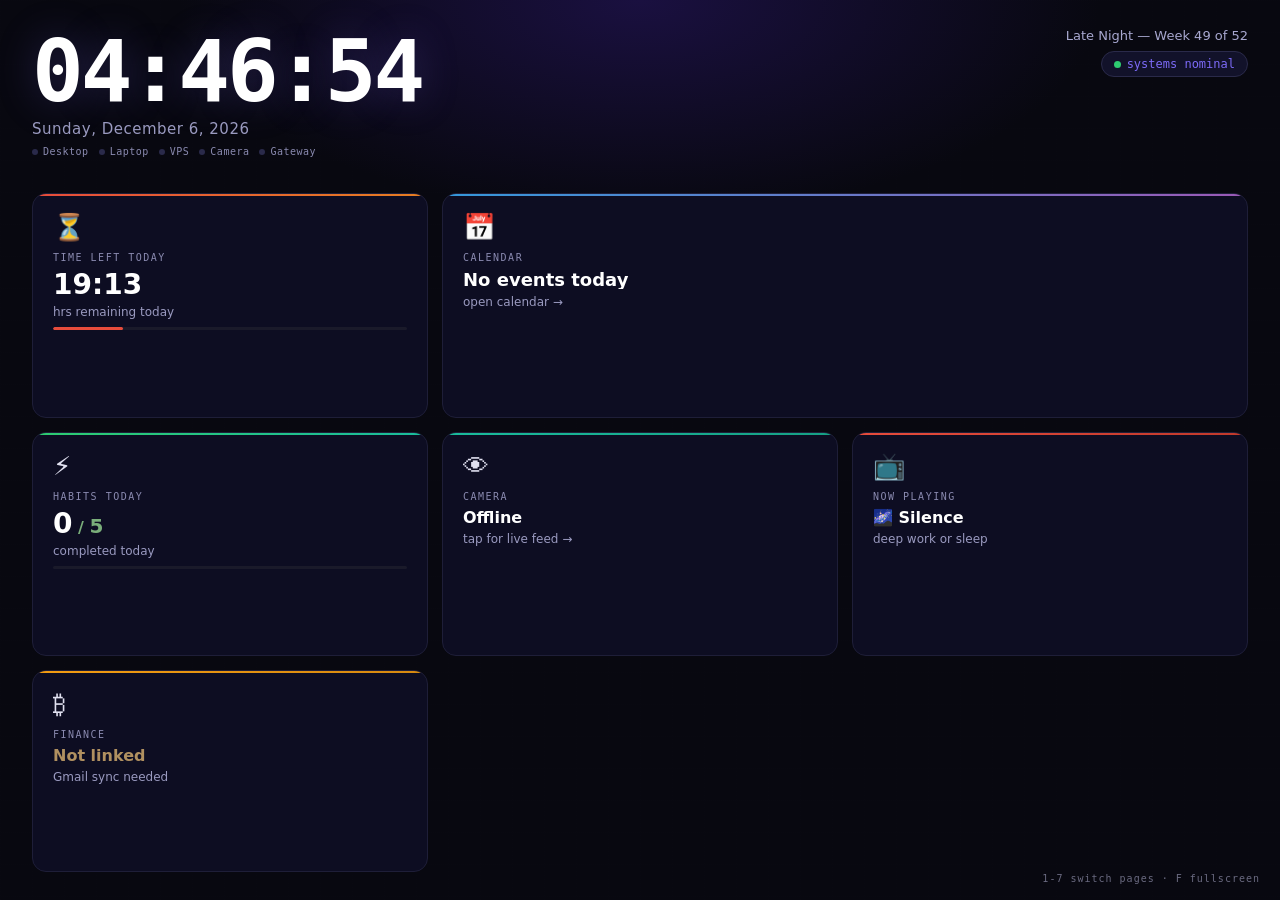
==== commit b6fd5bdd: "Habits feed: camera-derived habits, camera auto-log of the tap list, commits + Claude tokens, /api/h" ====
--- a/pi/templates/dashboard.html
+++ b/pi/templates/dashboard.html
@@ -56,9 +56,9 @@
     line-height: 1;
     text-shadow: 0 0 40px #7c6af740;
 }
-.home-date { font-size: 15px; color: #5a5a7a; margin-top: 6px; letter-spacing: .5px; }
+.home-date { font-size: 15px; color: #9a9ac0; margin-top: 6px; letter-spacing: .5px; }
 .home-header-right { text-align: right; }
-.home-greeting { font-size: 13px; color: #7070a0; }
+.home-greeting { font-size: 13px; color: #a8a8d0; }
 .home-status-pill {
     display: inline-flex; align-items: center; gap: 6px;
     padding: 5px 12px; border-radius: 20px;
@@ -95,9 +95,9 @@
     border-radius: 14px 14px 0 0;
 }
 .hcard-icon { font-size: 26px; margin-bottom: 10px; }
-.hcard-label { font-size: 10px; color: #4a4a6a; text-transform: uppercase; letter-spacing: 1.5px; margin-bottom: 8px; font-family: 'Space Mono', monospace; }
+.hcard-label { font-size: 10px; color: #8a8ab0; text-transform: uppercase; letter-spacing: 1.5px; margin-bottom: 8px; font-family: 'Space Mono', monospace; }
 .hcard-value { font-size: 28px; font-weight: 700; line-height: 1; color: #fff; font-variant-numeric: tabular-nums; }
-.hcard-sub { font-size: 12px; color: #5a5a7a; margin-top: 6px; }
+.hcard-sub { font-size: 12px; color: #9a9ac0; margin-top: 6px; }
 .hcard-wide { grid-column: span 2; }
 
 /* accents per card */
@@ -127,16 +127,16 @@
     font-family: 'Space Mono', monospace;
     text-shadow: 0 0 60px #c8920a60;
 }
-.time-date-serif { font-size: 20px; color: #6a5020; margin: 8px 0 32px; font-style: italic; letter-spacing: 2px; }
-.time-divider { width: 100%; height: 1px; background: linear-gradient(90deg, transparent, #4a3010, transparent); margin: 24px 0; }
+.time-date-serif { font-size: 20px; color: #c09040; margin: 8px 0 32px; font-style: italic; letter-spacing: 2px; }
+.time-divider { width: 100%; height: 1px; background: linear-gradient(90deg, transparent, #a07840, transparent); margin: 24px 0; }
 .time-counters { display: grid; grid-template-columns: repeat(2, 1fr); gap: 20px; margin-bottom: 24px; }
 .tc-item { text-align: left; }
-.tc-label { font-size: 10px; color: #4a3010; text-transform: uppercase; letter-spacing: 2px; margin-bottom: 8px; font-family: 'Space Mono', monospace; }
+.tc-label { font-size: 10px; color: #a07840; text-transform: uppercase; letter-spacing: 2px; margin-bottom: 8px; font-family: 'Space Mono', monospace; }
 .tc-value { font-size: 36px; font-weight: 700; color: #c8920a; font-family: 'Space Mono', monospace; line-height: 1; font-variant-numeric: tabular-nums; }
-.tc-sub { font-size: 12px; color: #4a3010; margin-top: 4px; }
+.tc-sub { font-size: 12px; color: #a07840; margin-top: 4px; }
 .tc-bar-bg { height: 3px; background: #1a1000; border-radius: 2px; margin-top: 10px; overflow: hidden; }
 .tc-bar-fg { height: 100%; background: linear-gradient(90deg, #c8920a, #e8b02a); border-radius: 2px; transition: width 1s; }
-.memento { font-style: italic; font-size: 14px; color: #3a2500; letter-spacing: 3px; text-transform: uppercase; margin-top: 24px; }
+.memento { font-style: italic; font-size: 14px; color: #90601a; letter-spacing: 3px; text-transform: uppercase; margin-top: 24px; }
 .time-milestone { margin-top: 20px; padding: 16px 20px; border: 1px solid #2a1500; border-radius: 10px; background: #0f0900; }
 
 /* ══════════════════════════════════════════════════════════════════════════ */
@@ -152,7 +152,7 @@
     padding: 24px 32px 16px; flex-shrink: 0;
     border-bottom: 1px solid #00ff1020;
 }
-.habits-title { font-size: 11px; letter-spacing: 3px; color: #005a10; margin-bottom: 6px; }
+.habits-title { font-size: 11px; letter-spacing: 3px; color: #00b830; margin-bottom: 6px; }
 .habits-prompt { font-size: 22px; font-weight: 700; color: #00ff41; }
 .habits-prompt::before { content: '> '; color: #00aa20; }
 .habits-body { flex: 1; padding: 24px 32px; overflow-y: auto; display: flex; flex-direction: column; gap: 16px; }
@@ -173,21 +173,21 @@
 .habit-entry.done-today .he-emoji { filter: none; }
 .he-name { flex: 1; font-size: 16px; font-weight: 700; color: #00cc30; }
 .habit-entry.done-today .he-name { color: #00ff41; }
-.he-streak { font-size: 11px; color: #005a10; }
+.he-streak { font-size: 11px; color: #00b830; }
 .habit-entry.done-today .he-streak { color: #00aa20; }
 .he-btn {
     padding: 6px 16px; border-radius: 4px;
-    border: 1px solid #00ff1040; color: #005a10;
+    border: 1px solid #00ff1040; color: #00b830;
     font-family: 'Space Mono', monospace; font-size: 12px;
     transition: all .15s; letter-spacing: 1px;
 }
 .he-btn:hover { border-color: #00ff41; color: #00ff41; background: #00ff0810; }
 .he-btn.logged { border-color: #00ff4180; color: #00ff41; background: #00ff0820; }
 .he-bar-wrap { margin-top: 10px; }
-.he-meta { display: flex; justify-content: space-between; font-size: 10px; color: #005a10; margin-bottom: 5px; }
+.he-meta { display: flex; justify-content: space-between; font-size: 10px; color: #00b830; margin-bottom: 5px; }
 .he-bar-bg { height: 4px; background: #001500; border-radius: 2px; }
 .he-bar-fg { height: 100%; background: linear-gradient(90deg, #00aa20, #00ff41); border-radius: 2px; }
-.habits-footer { padding: 12px 32px 20px; border-top: 1px solid #00ff1020; font-size: 11px; color: #004010; }
+.habits-footer { padding: 12px 32px 20px; border-top: 1px solid #00ff1020; font-size: 11px; color: #009030; }
 
 /* ══════════════════════════════════════════════════════════════════════════ */
 /* PAGE 4 — CALENDAR (Paper Planner)                                         */
@@ -206,26 +206,26 @@
 }
 .cal-header-left { flex: 1; }
 .cal-month { font-family: 'Playfair Display', serif; font-size: 28px; font-weight: 700; color: #2c2416; }
-.cal-year { font-size: 13px; color: #a09070; margin-top: 2px; letter-spacing: 1px; font-style: italic; }
+.cal-year { font-size: 13px; color: #6a5028; margin-top: 2px; letter-spacing: 1px; font-style: italic; }
 .cal-tabs { display: flex; gap: 4px; }
 .cal-tab {
     padding: 7px 14px; border-radius: 6px; font-size: 13px;
-    color: #a09070; background: transparent;
+    color: #6a5028; background: transparent;
     transition: all .15s;
 }
 .cal-tab.active { background: #2c2416; color: #f7f3ec; }
 .cal-tab:hover:not(.active) { background: #e8dfc0; color: #2c2416; }
-.cal-refresh { padding: 7px 14px; border-radius: 6px; font-size: 13px; border: 1px solid #e8dfc0; color: #a09070; transition: all .15s; }
+.cal-refresh { padding: 7px 14px; border-radius: 6px; font-size: 13px; border: 1px solid #e8dfc0; color: #6a5028; transition: all .15s; }
 .cal-refresh:hover { background: #e8dfc0; color: #2c2416; }
 .cal-body { flex: 1; overflow-y: auto; }
 .cal-day-wrap { display: flex; overflow: hidden; height: 100%; }
 .cal-time-col { width: 56px; background: #faf7f0; border-right: 1px solid #e8dfc0; flex-shrink: 0; padding-top: 24px; position: relative; }
-.cal-t-label { position: absolute; font-size: 11px; color: #b0a080; right: 8px; transform: translateY(-50%); font-family: 'Playfair Display', serif; font-style: italic; }
+.cal-t-label { position: absolute; font-size: 11px; color: #7a5828; right: 8px; transform: translateY(-50%); font-family: 'Playfair Display', serif; font-style: italic; }
 .cal-days { flex: 1; display: flex; }
 .cal-day-col { flex: 1; border-right: 1px solid #e8dfc0; position: relative; display: flex; flex-direction: column; }
 .cal-day-col:last-child { border-right: none; }
 .cal-day-hdr { padding: 12px 10px 10px; border-bottom: 1px solid #e8dfc0; flex-shrink: 0; font-family: 'Playfair Display', serif; }
-.cal-day-name { font-size: 11px; color: #a09070; letter-spacing: 1px; text-transform: uppercase; }
+.cal-day-name { font-size: 11px; color: #6a5028; letter-spacing: 1px; text-transform: uppercase; }
 .cal-day-num { font-size: 24px; font-weight: 700; color: #2c2416; line-height: 1; margin-top: 2px; }
 .cal-day-hdr.today { background: #fdf5e0; }
 .cal-day-hdr.today .cal-day-num { color: #c0780a; }
@@ -302,7 +302,7 @@
 }
 .fin-header { padding: 14px 24px; border-bottom: 1px solid #2a1a00; display: flex; align-items: center; gap: 20px; flex-shrink: 0; }
 .fin-title-block { flex: 1; }
-.fin-title { font-size: 11px; letter-spacing: 3px; color: #5a3a00; }
+.fin-title { font-size: 11px; letter-spacing: 3px; color: #b08030; }
 .fin-subtitle { font-size: 20px; font-weight: 700; color: #ff9900; margin-top: 2px; }
 .fin-ticker {
     overflow: hidden; height: 32px;
@@ -318,18 +318,18 @@
 .fin-body { flex: 1; display: grid; grid-template-columns: 1fr 1fr; gap: 0; overflow: hidden; }
 .fin-panel { padding: 20px 24px; border-right: 1px solid #1a0e00; border-bottom: 1px solid #1a0e00; overflow-y: auto; }
 .fin-panel:nth-child(2n) { border-right: none; }
-.fin-panel-title { font-size: 9px; letter-spacing: 2.5px; color: #5a3a00; text-transform: uppercase; margin-bottom: 14px; }
+.fin-panel-title { font-size: 9px; letter-spacing: 2.5px; color: #b08030; text-transform: uppercase; margin-bottom: 14px; }
 .fin-big-num { font-size: 40px; font-weight: 700; color: #ff9900; line-height: 1; font-variant-numeric: tabular-nums; }
-.fin-big-sub { font-size: 11px; color: #5a3a00; margin-top: 6px; }
+.fin-big-sub { font-size: 11px; color: #b08030; margin-top: 6px; }
 .fin-row { display: flex; justify-content: space-between; padding: 8px 0; border-bottom: 1px solid #1a0e00; font-size: 12px; }
-.fin-row-key { color: #5a3a00; }
+.fin-row-key { color: #b08030; }
 .fin-row-val { color: #ff9900; font-variant-numeric: tabular-nums; }
 .fin-row-val.good { color: #00cc44; }
 .fin-row-val.bad  { color: #cc2200; }
 .fin-setup-msg { color: #6a4a10; font-size: 12px; line-height: 1.7; padding: 8px 0; }
 .fin-setup-cmd { color: #cc7700; background: #100800; padding: 10px 14px; border-radius: 4px; border: 1px solid #2a1a00; font-size: 11px; margin-top: 10px; display: block; }
 .fin-body { grid-template-rows: 1fr 1fr; }
-.fin-empty { color: #3a2000; font-size: 11px; padding: 12px 0; font-style: italic; }
+.fin-empty { color: #a07020; font-size: 11px; padding: 12px 0; font-style: italic; }
 /* transaction feed */
 .fin-txn-list { display: flex; flex-direction: column; gap: 2px; }
 .fin-txn { display: flex; align-items: center; gap: 10px; padding: 7px 0; border-bottom: 1px solid #1a0e00; font-size: 12px; }
@@ -338,7 +338,7 @@
 .fin-txn-dir.credit { color: #00cc44; }
 .fin-txn-mid { flex: 1; min-width: 0; }
 .fin-txn-merchant { color: #ff9900; white-space: nowrap; overflow: hidden; text-overflow: ellipsis; }
-.fin-txn-meta { font-size: 9px; color: #5a3a00; margin-top: 1px; }
+.fin-txn-meta { font-size: 9px; color: #b08030; margin-top: 1px; }
 .fin-txn-amt { font-variant-numeric: tabular-nums; flex-shrink: 0; }
 .fin-txn-amt.debit { color: #cc4422; }
 .fin-txn-amt.credit { color: #00cc44; }
@@ -376,13 +376,13 @@
 }
 .tv-slot-emoji { font-size: 52px; flex-shrink: 0; }
 .tv-slot-info { flex: 1; }
-.tv-slot-mode { font-size: 10px; letter-spacing: 3px; color: #6030a0; text-transform: uppercase; margin-bottom: 6px; font-family: 'Space Mono', monospace; }
+.tv-slot-mode { font-size: 10px; letter-spacing: 3px; color: #a070e8; text-transform: uppercase; margin-bottom: 6px; font-family: 'Space Mono', monospace; }
 .tv-slot-name { font-size: 28px; font-weight: 700; color: #e0c0ff; font-family: 'Playfair Display', serif; }
-.tv-slot-mood { font-size: 13px; color: #6030a0; margin-top: 6px; font-style: italic; }
+.tv-slot-mood { font-size: 13px; color: #a070e8; margin-top: 6px; font-style: italic; }
 .tv-channel-bar { background: #060010; border-top: 1px solid #1a0a2a; padding: 14px 32px; display: flex; gap: 8px; align-items: center; overflow-x: auto; }
 .tv-ch-pill {
     flex-shrink: 0; padding: 6px 14px; border-radius: 20px; font-size: 12px;
-    border: 1px solid #2a1a3a; color: #5030a0; cursor: pointer; transition: all .15s;
+    border: 1px solid #2a1a3a; color: #9070e0; cursor: pointer; transition: all .15s;
     font-family: 'Space Mono', monospace;
 }
 .tv-ch-pill:hover { border-color: #9060d0; color: #e0c0ff; background: #1a0a2a; }
@@ -392,18 +392,18 @@
     background: #06000e; border: 1px solid #1a0a2a; border-radius: 10px;
     padding: 14px 16px; cursor: pointer; transition: border-color .15s;
 }
-.tv-sched-card:hover { border-color: #4020a0; }
-.tv-sched-card.current { border-color: #6030a0; background: #0c001a; }
+.tv-sched-card:hover { border-color: #8060e0; }
+.tv-sched-card.current { border-color: #a070e8; background: #0c001a; }
 .tv-sched-emoji { font-size: 20px; margin-bottom: 8px; }
-.tv-sched-label { font-size: 10px; letter-spacing: 2px; color: #4020a0; text-transform: uppercase; font-family: 'Space Mono', monospace; margin-bottom: 4px; }
-.tv-sched-time { font-size: 12px; color: #3010a0; font-family: 'Space Mono', monospace; }
+.tv-sched-label { font-size: 10px; letter-spacing: 2px; color: #8060e0; text-transform: uppercase; font-family: 'Space Mono', monospace; margin-bottom: 4px; }
+.tv-sched-time { font-size: 12px; color: #7050d8; font-family: 'Space Mono', monospace; }
 .tv-sched-name { font-size: 14px; color: #c0a0f0; margin-top: 4px; font-family: 'Playfair Display', serif; }
 
 /* TV slot progress */
 .tv-slot-progress { margin: 12px 0 16px; }
-.tv-sp-label { display: flex; justify-content: space-between; font-size: 10px; letter-spacing: 2px; color: #4020a0; font-family: 'Space Mono', monospace; text-transform: uppercase; margin-bottom: 6px; }
+.tv-sp-label { display: flex; justify-content: space-between; font-size: 10px; letter-spacing: 2px; color: #8060e0; font-family: 'Space Mono', monospace; text-transform: uppercase; margin-bottom: 6px; }
 .tv-sp-bar-bg { height: 6px; background: #0a0020; border-radius: 3px; overflow: hidden; }
-.tv-sp-bar-fg { height: 100%; background: linear-gradient(90deg, #4020a0, #9060d0); border-radius: 3px; transition: width 60s; }
+.tv-sp-bar-fg { height: 100%; background: linear-gradient(90deg, #8060e0, #9060d0); border-radius: 3px; transition: width 60s; }
 
 /* ─── SHARED UTILITIES ───────────────────────────────────────────────────── */
 .tag { display: inline-block; padding: 2px 8px; border-radius: 4px; font-size: 10px; letter-spacing: 1px; font-family: 'Space Mono', monospace; }
@@ -417,24 +417,24 @@
 
 /* NOC device status strip */
 .noc-strip { display: flex; gap: 10px; padding: 8px 32px 12px; flex-shrink: 0; flex-wrap: wrap; }
-.noc-device { display: flex; align-items: center; gap: 5px; font-size: 10px; color: #4a4a6a; font-family: 'Space Mono', monospace; letter-spacing: .5px; }
+.noc-device { display: flex; align-items: center; gap: 5px; font-size: 10px; color: #8a8ab0; font-family: 'Space Mono', monospace; letter-spacing: .5px; }
 .noc-dot { width: 6px; height: 6px; border-radius: 50%; background: #2a2a4a; flex-shrink: 0; }
 .noc-dot.on { background: #2ecc71; box-shadow: 0 0 4px #2ecc7180; }
 .noc-dot.off { background: #e74c3c; }
 
 /* Keyboard shortcuts */
-.shortcut-hint { position: fixed; bottom: 16px; right: 20px; font-size: 10px; color: #2a2a3a; font-family: 'Space Mono', monospace; letter-spacing: 1px; }
+.shortcut-hint { position: fixed; bottom: 16px; right: 20px; font-size: 10px; color: #6a6a80; font-family: 'Space Mono', monospace; letter-spacing: 1px; }
 
 /* Year progress on Time page */
 .time-year-prog { margin-top: 24px; text-align: left; }
-.typ-label { font-size: 10px; letter-spacing: 2px; color: #4a3010; font-family: 'Space Mono', monospace; margin-bottom: 8px; display: flex; justify-content: space-between; text-transform: uppercase; }
+.typ-label { font-size: 10px; letter-spacing: 2px; color: #a07840; font-family: 'Space Mono', monospace; margin-bottom: 8px; display: flex; justify-content: space-between; text-transform: uppercase; }
 .typ-bar-bg { height: 10px; background: #1a1000; border-radius: 5px; overflow: hidden; }
 .typ-bar-fg { height: 100%; background: linear-gradient(90deg, #6a3800, #c8920a, #ffd84a); border-radius: 5px; transition: width 1s; }
-.typ-sub { font-size: 11px; color: #3a2500; margin-top: 8px; font-style: italic; letter-spacing: 1px; text-align: center; }
+.typ-sub { font-size: 11px; color: #90601a; margin-top: 8px; font-style: italic; letter-spacing: 1px; text-align: center; }
 
 /* Streak dots on Habits page */
 .he-dots { display: flex; gap: 3px; margin-top: 10px; overflow: hidden; }
-.he-dot { width: 10px; height: 10px; border-radius: 2px; flex-shrink: 0; background: #001500; border: 1px solid #002800; }
+.he-dot { width: 10px; height: 10px; border-radius: 2px; flex-shrink: 0; background: #001500; border: 1px solid #007020; }
 .he-dot.filled { background: #00aa20; border-color: #00cc30; }
 .he-dot.today-done { background: #00ff41; border-color: #80ffa0; box-shadow: 0 0 6px #00ff4160; }
 </style>
@@ -486,7 +486,7 @@
             <div class="hcard-accent"></div>
             <div class="hcard-icon">⚡</div>
             <div class="hcard-label">Habits Today</div>
-            <div class="hcard-value"><span id="hc-hab-done">0</span><span style="font-size:16px;color:#3a5a3a"> / </span><span id="hc-hab-total" style="font-size:20px;color:#3a5a3a">5</span></div>
+            <div class="hcard-value"><span id="hc-hab-done">0</span><span style="font-size:16px;color:#7aae7a"> / </span><span id="hc-hab-total" style="font-size:20px;color:#7aae7a">5</span></div>
             <div class="hcard-sub" id="hc-hab-sub">completed today</div>
             <div class="mini-bar"><div class="mini-bar-fg" id="hc-hab-bar" style="background:#2ecc71;width:0%"></div></div>
         </div>
@@ -508,7 +508,7 @@
             <div class="hcard-accent"></div>
             <div class="hcard-icon">₿</div>
             <div class="hcard-label">Finance</div>
-            <div class="hcard-value" style="font-size:16px;color:#5a4a2a" id="hc-fin-val">Not linked</div>
+            <div class="hcard-value" style="font-size:16px;color:#b09060" id="hc-fin-val">Not linked</div>
             <div class="hcard-sub" id="hc-fin-sub">Gmail sync needed</div>
         </div>
     </div>
@@ -520,10 +520,10 @@
         <div class="time-big" id="timeBig">00:00:00</div>
         <div class="time-date-serif" id="timeDateSerif">Saturday, 23rd of May</div>
         <div style="display:flex;align-items:center;gap:8px;justify-content:center;margin-bottom:24px">
-            <span style="font-size:12px;color:#4a3010;letter-spacing:2px;font-style:italic">MEMENTO MORI</span>
+            <span style="font-size:12px;color:#a07840;letter-spacing:2px;font-style:italic">MEMENTO MORI</span>
             <span style="color:#2a1500;font-size:10px">·</span>
             <span class="tag tag-amber" id="timeBirthAge" style="font-style:normal">age —</span>
-            <button onclick="showRcSettings()" style="font-size:10px;color:#3a2000;padding:2px 8px;border:1px solid #2a1500;border-radius:4px;background:transparent;cursor:pointer;font-family:'Space Mono',monospace">⚙ set</button>
+            <button onclick="showRcSettings()" style="font-size:10px;color:#a07020;padding:2px 8px;border:1px solid #2a1500;border-radius:4px;background:transparent;cursor:pointer;font-family:'Space Mono',monospace">⚙ set</button>
         </div>
         <div class="time-divider"></div>
         <div class="time-counters" id="timeCounters"></div>
@@ -534,15 +534,15 @@
     </div>
     <!-- Settings modal (shared) -->
     <div id="rcModal" style="display:none;position:fixed;inset:0;background:rgba(0,0,0,.8);z-index:1000;align-items:center;justify-content:center">
-        <div style="background:#120d00;border:1px solid #3a2500;border-radius:12px;padding:28px;width:340px;font-family:'Space Mono',monospace">
+        <div style="background:#120d00;border:1px solid #90601a;border-radius:12px;padding:28px;width:340px;font-family:'Space Mono',monospace">
             <h3 style="color:#c8920a;margin-bottom:20px;font-family:'Playfair Display',serif;font-size:20px">Clock Settings</h3>
-            <label style="font-size:11px;color:#5a3a00;letter-spacing:1px">BIRTHDATE</label><br>
+            <label style="font-size:11px;color:#b08030;letter-spacing:1px">BIRTHDATE</label><br>
             <input id="rcBirth" type="date" style="width:100%;margin:6px 0 16px;padding:10px;background:#0a0600;border:1px solid #2a1500;border-radius:6px;color:#c8920a;font-family:'Space Mono',monospace;font-size:14px">
-            <label style="font-size:11px;color:#5a3a00;letter-spacing:1px">MILESTONE DATE</label><br>
+            <label style="font-size:11px;color:#b08030;letter-spacing:1px">MILESTONE DATE</label><br>
             <input id="rcMile" type="date" style="width:100%;margin:6px 0 6px;padding:10px;background:#0a0600;border:1px solid #2a1500;border-radius:6px;color:#c8920a;font-family:'Space Mono',monospace;font-size:14px">
             <input id="rcMileLabel" type="text" placeholder="label (e.g. Finland deadline)" style="width:100%;margin:0 0 20px;padding:10px;background:#0a0600;border:1px solid #2a1500;border-radius:6px;color:#c8920a;font-family:'Space Mono',monospace;font-size:13px">
             <div style="display:flex;gap:10px;justify-content:flex-end">
-                <button onclick="closeRcSettings()" style="padding:8px 18px;border-radius:6px;border:1px solid #2a1500;color:#5a3a00;background:transparent;font-family:'Space Mono',monospace;cursor:pointer">cancel</button>
+                <button onclick="closeRcSettings()" style="padding:8px 18px;border-radius:6px;border:1px solid #2a1500;color:#b08030;background:transparent;font-family:'Space Mono',monospace;cursor:pointer">cancel</button>
                 <button onclick="saveRcSettings()" style="padding:8px 18px;border-radius:6px;border:1px solid #c8920a;color:#c8920a;background:#1a0e00;font-family:'Space Mono',monospace;cursor:pointer">save</button>
             </div>
         </div>
@@ -586,12 +586,12 @@
 <div id="icalModal" style="display:none;position:fixed;inset:0;background:rgba(0,0,0,.6);z-index:1000;align-items:center;justify-content:center">
     <div style="background:#fff;border-radius:12px;padding:28px;width:500px;font-family:'Playfair Display',serif">
         <h3 style="color:#2c2416;margin-bottom:6px;font-size:20px">Sync Google Calendar</h3>
-        <p style="font-size:12px;color:#a09070;margin-bottom:16px;font-family:system-ui">Paste your Google Calendar secret iCal URL (Settings → calendar → Secret address in iCal format)</p>
+        <p style="font-size:12px;color:#6a5028;margin-bottom:16px;font-family:system-ui">Paste your Google Calendar secret iCal URL (Settings → calendar → Secret address in iCal format)</p>
         <input id="icalUrlInput" type="text" placeholder="https://calendar.google.com/calendar/ical/..."
             style="width:100%;padding:10px;border:1px solid #e8dfc0;border-radius:6px;font-size:13px;margin-bottom:10px;font-family:monospace">
-        <div id="icalStatus" style="font-size:12px;color:#a09070;height:20px;font-family:system-ui"></div>
+        <div id="icalStatus" style="font-size:12px;color:#6a5028;height:20px;font-family:system-ui"></div>
         <div style="display:flex;gap:10px;justify-content:flex-end;margin-top:12px">
-            <button onclick="document.getElementById('icalModal').style.display='none'" style="padding:8px 18px;border-radius:6px;border:1px solid #e8dfc0;color:#a09070;background:transparent;cursor:pointer;font-family:system-ui">Cancel</button>
+            <button onclick="document.getElementById('icalModal').style.display='none'" style="padding:8px 18px;border-radius:6px;border:1px solid #e8dfc0;color:#6a5028;background:transparent;cursor:pointer;font-family:system-ui">Cancel</button>
             <button onclick="runICalSync()" style="padding:8px 18px;border-radius:6px;border:none;background:#2c2416;color:#f7f3ec;cursor:pointer;font-family:system-ui">Import Events</button>
         </div>
     </div>
@@ -609,9 +609,9 @@
             <div class="cam-frame-outer">
                 <img id="camFeedImg" class="cam-frame-img" src="" alt="" style="display:none">
                 <div class="cam-overlay" id="camFeedOverlay">
-                    <div style="font-size:11px;letter-spacing:4px;color:#002800;margin-bottom:8px">· · ·</div>
+                    <div style="font-size:11px;letter-spacing:4px;color:#007020;margin-bottom:8px">· · ·</div>
                     <div style="font-size:11px;letter-spacing:2px" id="camFeedMsg">NO SIGNAL</div>
-                    <div style="font-size:9px;letter-spacing:2px;color:#002800;margin-top:12px">CAMERA OFFLINE · AWAITING FEED</div>
+                    <div style="font-size:9px;letter-spacing:2px;color:#007020;margin-top:12px">CAMERA OFFLINE · AWAITING FEED</div>
                 </div>
                 <div class="cam-corner tl"></div>
                 <div class="cam-corner tr"></div>
@@ -664,7 +664,7 @@
         </div>
         <div class="fin-panel">
             <div class="fin-panel-title">Burn Rate</div>
-            <div class="fin-big-num" id="finBurnMo">₹ —<span style="font-size:14px;color:#5a3a00">/mo</span></div>
+            <div class="fin-big-num" id="finBurnMo">₹ —<span style="font-size:14px;color:#b08030">/mo</span></div>
             <div class="fin-big-sub" id="finBurnDay">— per day</div>
             <div class="fin-panel-title" style="margin:18px 0 10px">Accounts</div>
             <div id="finAccounts"><div class="fin-empty">no accounts tracked</div></div>
@@ -689,7 +689,7 @@
 <!-- TV / CONTENT ──────────────────────────────────────────────────────────── -->
 <div class="page" id="page-tv">
     <div class="tv-wrap">
-        <div style="text-align:center;margin-bottom:20px;font-family:'Space Mono',monospace;font-size:10px;letter-spacing:3px;color:#4020a0">THE CONTENT SYSTEM · AUTO-PROGRAMMED</div>
+        <div style="text-align:center;margin-bottom:20px;font-family:'Space Mono',monospace;font-size:10px;letter-spacing:3px;color:#8060e0">THE CONTENT SYSTEM · AUTO-PROGRAMMED</div>
         <div class="tv-screen">
             <div class="tv-now" id="tvNow">
                 <div class="tv-slot-emoji" id="tvSlotEmoji">📺</div>
@@ -929,7 +929,7 @@
             <div class="he-dots">${dotsArr.join('')}</div>
             <div class="he-bar-wrap">
                 <div class="he-meta">
-                    <span>${doneToday?'completed today':'last: '+lastAgo}</span>
+                    <span>${doneToday?'completed today'+(h.today_source==='camera'?' · [CAMERA]':' · [TAP]'):'last: '+lastAgo}</span>
                     <span>${h.streak} day streak · ${streakPct.toFixed(0)}% of 30-day goal</span>
                 </div>
                 <div class="he-bar-bg"><div class="he-bar-fg" style="width:${streakPct.toFixed(1)}%"></div></div>
@@ -1186,7 +1186,7 @@
     document.getElementById('finWeek').textContent = fmtRupee(s.spend_week);
     // Burn rate
     document.getElementById('finBurnMo').innerHTML =
-        fmtRupee(s.burn_rate_monthly) + '<span style="font-size:14px;color:#5a3a00">/mo</span>';
+        fmtRupee(s.burn_rate_monthly) + '<span style="font-size:14px;color:#b08030">/mo</span>';
     document.getElementById('finBurnDay').textContent = fmtRupee(s.burn_rate_daily) + ' per day';
     // Accounts
     const accEl = document.getElementById('finAccounts');
@@ -1286,7 +1286,7 @@
     const url = document.getElementById('icalUrlInput').value.trim();
     if (!url) return;
     const st = document.getElementById('icalStatus');
-    st.textContent = 'Importing…'; st.style.color = '#a09070';
+    st.textContent = 'Importing…'; st.style.color = '#6a5028';
     try {
         const r = await fetch('/api/ical/sync', {
             method: 'POST',
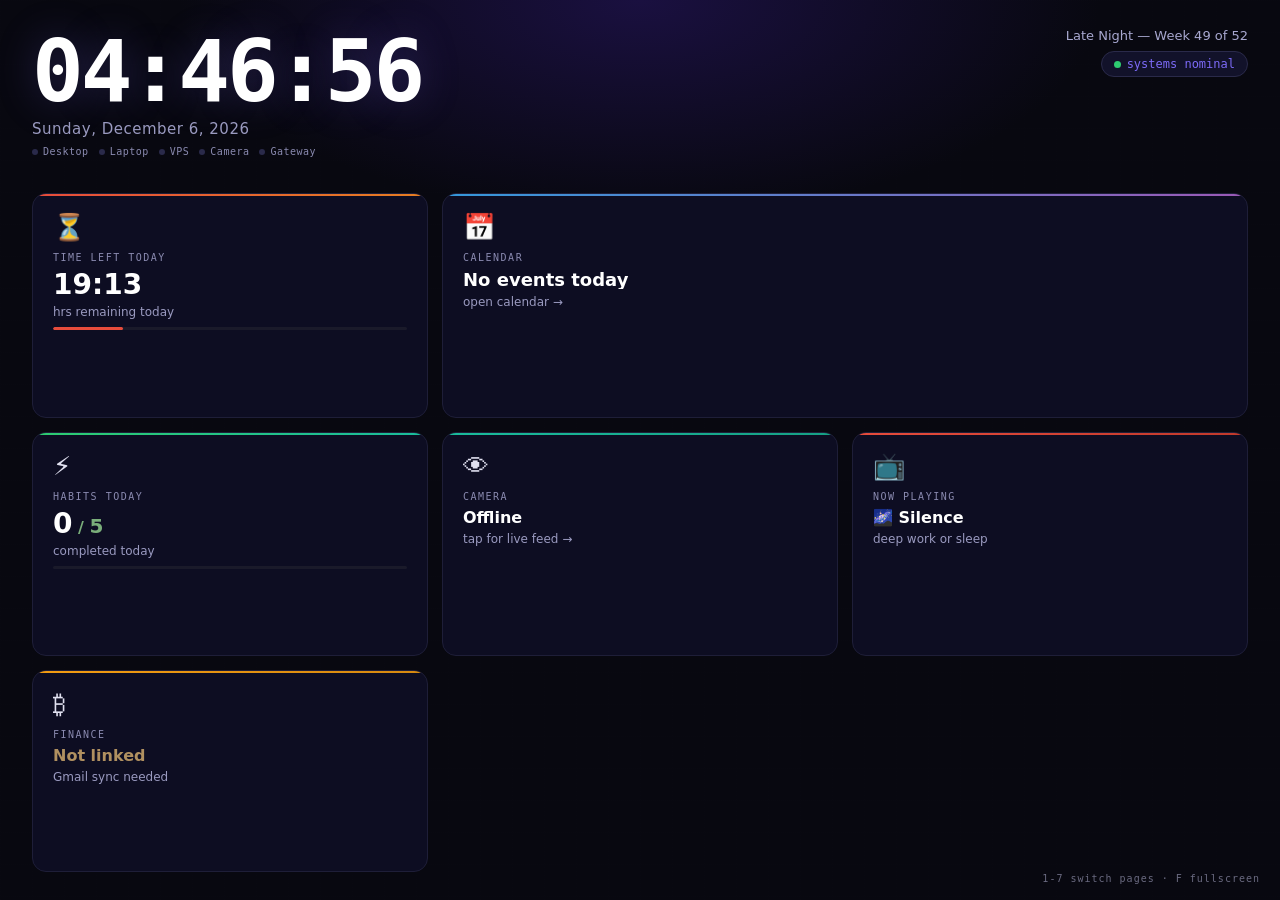
==== commit 6c377c4c: "Finance: his rules — salary in, rent (+advance), family transfers, card bills never double counted, " ====
--- a/pi/templates/dashboard.html
+++ b/pi/templates/dashboard.html
@@ -654,13 +654,21 @@
         <div class="fin-panel">
             <div class="fin-panel-title">This Month · Net Flow</div>
             <div class="fin-big-num" id="finNet">₹ —</div>
-            <div class="fin-big-sub">income − spend</div>
+            <div class="fin-big-sub" id="finNetSub">income + refunds − spend − family</div>
             <div style="margin-top:16px">
-                <div class="fin-row"><span class="fin-row-key">INCOME</span><span class="fin-row-val good" id="finIncome">—</span></div>
+                <div class="fin-row"><span class="fin-row-key">INCOME (SALARY)</span><span class="fin-row-val good" id="finIncome">—</span></div>
                 <div class="fin-row"><span class="fin-row-key">SPEND</span><span class="fin-row-val bad" id="finSpend">—</span></div>
+                <div class="fin-row"><span class="fin-row-key">RENT <span id="finRentTag" style="color:#b08030"></span></span><span class="fin-row-val" id="finRent">—</span></div>
+                <div class="fin-row"><span class="fin-row-key">REFUNDS</span><span class="fin-row-val good" id="finRefunds">—</span></div>
                 <div class="fin-row"><span class="fin-row-key">TODAY</span><span class="fin-row-val" id="finToday">—</span></div>
                 <div class="fin-row"><span class="fin-row-key">THIS WEEK</span><span class="fin-row-val" id="finWeek">—</span></div>
             </div>
+            <div class="fin-panel-title" style="margin:18px 0 8px">Transfers · not spend</div>
+            <div class="fin-row"><span class="fin-row-key">CC BILL PAYMENTS</span><span class="fin-row-val" id="finCcBills">—</span></div>
+            <div class="fin-row"><span class="fin-row-key">FAMILY</span><span class="fin-row-val" id="finFamily">—</span></div>
+            <div class="fin-setup-msg" style="font-size:10px;margin-top:6px">card bills settle card rows already counted as spend; family transfers leave net cash flow but are not spend</div>
+            <div class="fin-panel-title" style="margin:18px 0 8px">Months · income / spend / net</div>
+            <div id="finMonths"><div class="fin-empty">no months yet</div></div>
         </div>
         <div class="fin-panel">
             <div class="fin-panel-title">Burn Rate</div>
@@ -1184,6 +1192,22 @@
     document.getElementById('finSpend').textContent = fmtRupee(s.spend_month);
     document.getElementById('finToday').textContent = fmtRupee(s.spend_today);
     document.getElementById('finWeek').textContent = fmtRupee(s.spend_week);
+    // His rules (2026-10-02): rent (advance flagged), refunds, transfers that are not spend, months
+    const rent = s.rent_month || {}, tr = s.transfers_month || {};
+    document.getElementById('finRent').textContent = fmtRupee(rent.rent || 0);
+    document.getElementById('finRentTag').textContent = rent.rent_advance ? `incl. ${fmtRupee(rent.rent_advance)} advance` : '';
+    document.getElementById('finRefunds').textContent = fmtRupee(s.refunds_month || 0);
+    document.getElementById('finCcBills').textContent = fmtRupee(tr.cc_bill_payments || 0) + (tr.cc_bill_n ? ` · ${tr.cc_bill_n}×` : '');
+    document.getElementById('finFamily').textContent = fmtRupee(tr.family || 0) + (tr.family_n ? ` · ${tr.family_n}×` : '');
+    const mEl = document.getElementById('finMonths');
+    if (s.months && s.months.length) {
+        mEl.innerHTML = s.months.map(m => `
+            <div class="fin-row">
+                <span class="fin-row-key">${esc(m.month)}${m.salary_seen ? '' : ' <span style="color:#b08030">no salary yet</span>'}</span>
+                <span class="fin-row-val"><span class="good">+${fmtRupee(m.income)}</span> · <span class="bad">−${fmtRupee(m.spend)}</span>
+                    ${m.family ? ` · fam −${fmtRupee(m.family)}` : ''} · <span style="color:${m.net>=0?'#00cc44':'#cc4422'}">${m.net>=0?'+':'−'}${fmtRupee(Math.abs(m.net))}</span></span>
+            </div>`).join('');
+    }
     // Burn rate
     document.getElementById('finBurnMo').innerHTML =
         fmtRupee(s.burn_rate_monthly) + '<span style="font-size:14px;color:#b08030">/mo</span>';
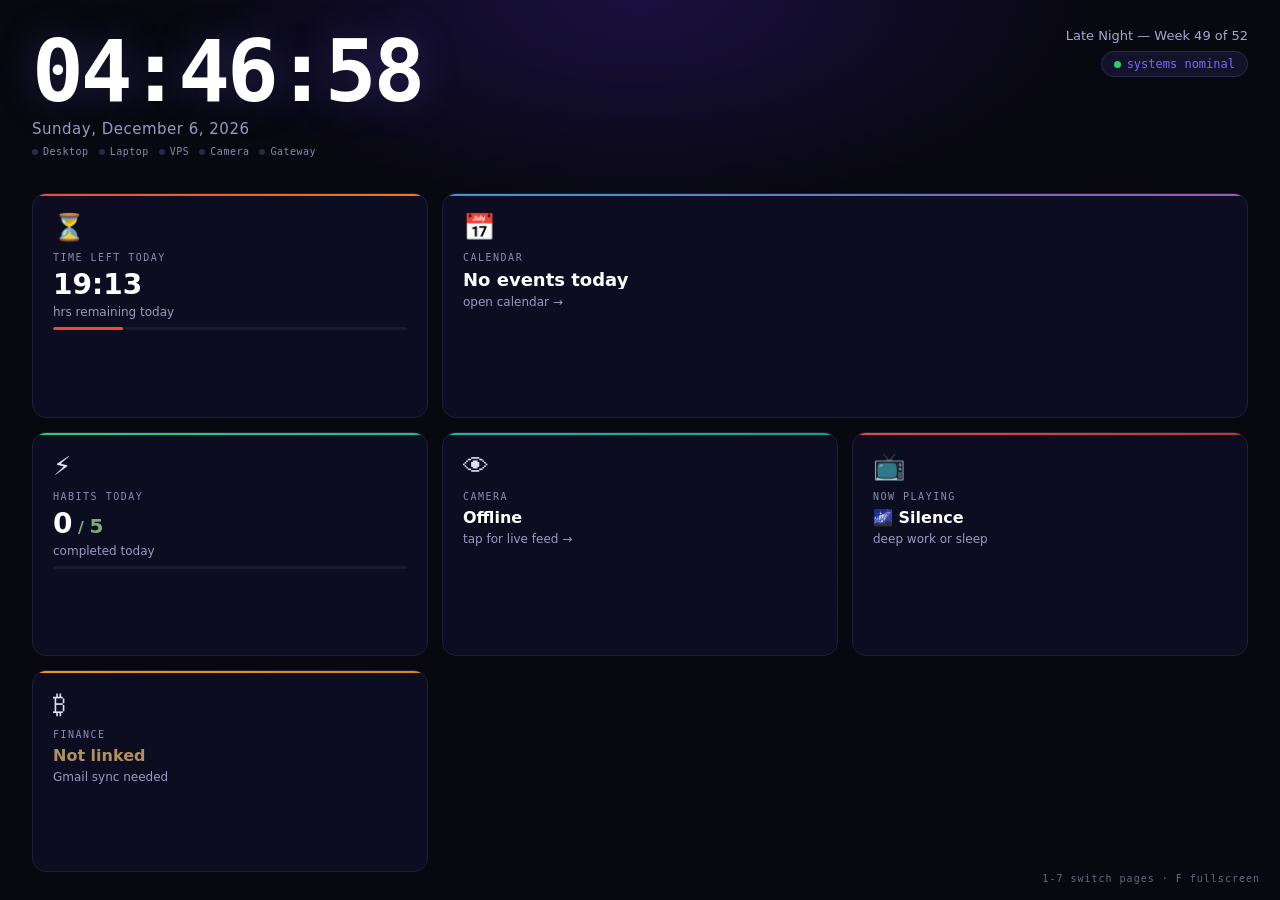
==== commit af14619e: "Finance: his review — Harish Kumar = rent, company bucket (Avanti + Hostinger), refunds/cashback, fr" ====
--- a/pi/templates/dashboard.html
+++ b/pi/templates/dashboard.html
@@ -660,13 +660,15 @@
                 <div class="fin-row"><span class="fin-row-key">SPEND</span><span class="fin-row-val bad" id="finSpend">—</span></div>
                 <div class="fin-row"><span class="fin-row-key">RENT <span id="finRentTag" style="color:#b08030"></span></span><span class="fin-row-val" id="finRent">—</span></div>
                 <div class="fin-row"><span class="fin-row-key">REFUNDS</span><span class="fin-row-val good" id="finRefunds">—</span></div>
+                <div class="fin-row"><span class="fin-row-key">LOANS BACK <span style="color:#b08030">unconfirmed</span></span><span class="fin-row-val good" id="finLoansIn">—</span></div>
                 <div class="fin-row"><span class="fin-row-key">TODAY</span><span class="fin-row-val" id="finToday">—</span></div>
                 <div class="fin-row"><span class="fin-row-key">THIS WEEK</span><span class="fin-row-val" id="finWeek">—</span></div>
             </div>
-            <div class="fin-panel-title" style="margin:18px 0 8px">Transfers · not spend</div>
+            <div class="fin-panel-title" style="margin:18px 0 8px">Not personal spend</div>
             <div class="fin-row"><span class="fin-row-key">CC BILL PAYMENTS</span><span class="fin-row-val" id="finCcBills">—</span></div>
             <div class="fin-row"><span class="fin-row-key">FAMILY</span><span class="fin-row-val" id="finFamily">—</span></div>
-            <div class="fin-setup-msg" style="font-size:10px;margin-top:6px">card bills settle card rows already counted as spend; family transfers leave net cash flow but are not spend</div>
+            <div class="fin-row"><span class="fin-row-key">COMPANY · AVANTI</span><span class="fin-row-val" id="finCompany">—</span></div>
+            <div class="fin-setup-msg" style="font-size:10px;margin-top:6px">card bills settle card rows already counted as spend; family transfers leave net cash flow but are not spend; company money (Avanti, Hostinger) is outside personal figures</div>
             <div class="fin-panel-title" style="margin:18px 0 8px">Months · income / spend / net</div>
             <div id="finMonths"><div class="fin-empty">no months yet</div></div>
         </div>
@@ -1199,13 +1201,16 @@
     document.getElementById('finRefunds').textContent = fmtRupee(s.refunds_month || 0);
     document.getElementById('finCcBills').textContent = fmtRupee(tr.cc_bill_payments || 0) + (tr.cc_bill_n ? ` · ${tr.cc_bill_n}×` : '');
     document.getElementById('finFamily').textContent = fmtRupee(tr.family || 0) + (tr.family_n ? ` · ${tr.family_n}×` : '');
+    const co = s.company_month || {}, li = s.loans_in_month || {};
+    document.getElementById('finCompany').textContent = fmtRupee(co.company || 0) + (co.company_n ? ` · ${co.company_n}×` : '');
+    document.getElementById('finLoansIn').textContent = fmtRupee(li.loans_in || 0) + (li.loans_n ? ` · ${li.loans_n}×` : '');
     const mEl = document.getElementById('finMonths');
     if (s.months && s.months.length) {
         mEl.innerHTML = s.months.map(m => `
             <div class="fin-row">
                 <span class="fin-row-key">${esc(m.month)}${m.salary_seen ? '' : ' <span style="color:#b08030">no salary yet</span>'}</span>
                 <span class="fin-row-val"><span class="good">+${fmtRupee(m.income)}</span> · <span class="bad">−${fmtRupee(m.spend)}</span>
-                    ${m.family ? ` · fam −${fmtRupee(m.family)}` : ''} · <span style="color:${m.net>=0?'#00cc44':'#cc4422'}">${m.net>=0?'+':'−'}${fmtRupee(Math.abs(m.net))}</span></span>
+                    ${m.family ? ` · fam −${fmtRupee(m.family)}` : ''}${m.company ? ` · co −${fmtRupee(m.company)}` : ''} · <span style="color:${m.net>=0?'#00cc44':'#cc4422'}">${m.net>=0?'+':'−'}${fmtRupee(Math.abs(m.net))}</span></span>
             </div>`).join('');
     }
     // Burn rate
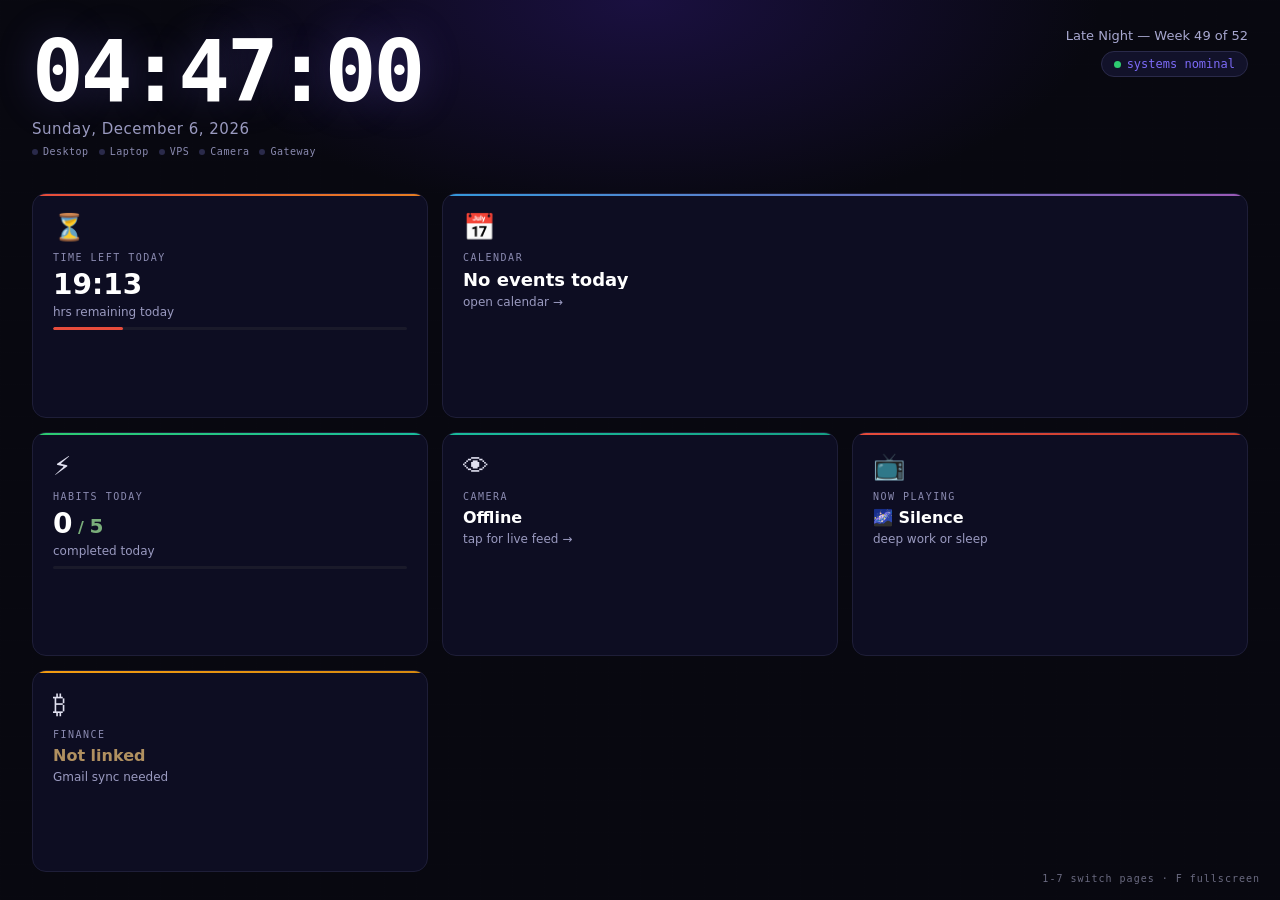
==== commit 1d6f88a8: "Finance: self_transfer (his own money IOB -> HDFC), interest, Apple refunds; statement-side person c" ====
--- a/pi/templates/dashboard.html
+++ b/pi/templates/dashboard.html
@@ -668,6 +668,7 @@
             <div class="fin-row"><span class="fin-row-key">CC BILL PAYMENTS</span><span class="fin-row-val" id="finCcBills">—</span></div>
             <div class="fin-row"><span class="fin-row-key">FAMILY</span><span class="fin-row-val" id="finFamily">—</span></div>
             <div class="fin-row"><span class="fin-row-key">COMPANY · AVANTI</span><span class="fin-row-val" id="finCompany">—</span></div>
+            <div class="fin-row"><span class="fin-row-key">SELF TRANSFERS</span><span class="fin-row-val" id="finSelf">—</span></div>
             <div class="fin-setup-msg" style="font-size:10px;margin-top:6px">card bills settle card rows already counted as spend; family transfers leave net cash flow but are not spend; company money (Avanti, Hostinger) is outside personal figures</div>
             <div class="fin-panel-title" style="margin:18px 0 8px">Months · income / spend / net</div>
             <div id="finMonths"><div class="fin-empty">no months yet</div></div>
@@ -1204,6 +1205,8 @@
     const co = s.company_month || {}, li = s.loans_in_month || {};
     document.getElementById('finCompany').textContent = fmtRupee(co.company || 0) + (co.company_n ? ` · ${co.company_n}×` : '');
     document.getElementById('finLoansIn').textContent = fmtRupee(li.loans_in || 0) + (li.loans_n ? ` · ${li.loans_n}×` : '');
+    const st = s.self_transfers_month || {};
+    document.getElementById('finSelf').textContent = fmtRupee(st.self_transfers || 0) + (st.self_n ? ` · ${st.self_n}×` : '');
     const mEl = document.getElementById('finMonths');
     if (s.months && s.months.length) {
         mEl.innerHTML = s.months.map(m => `
